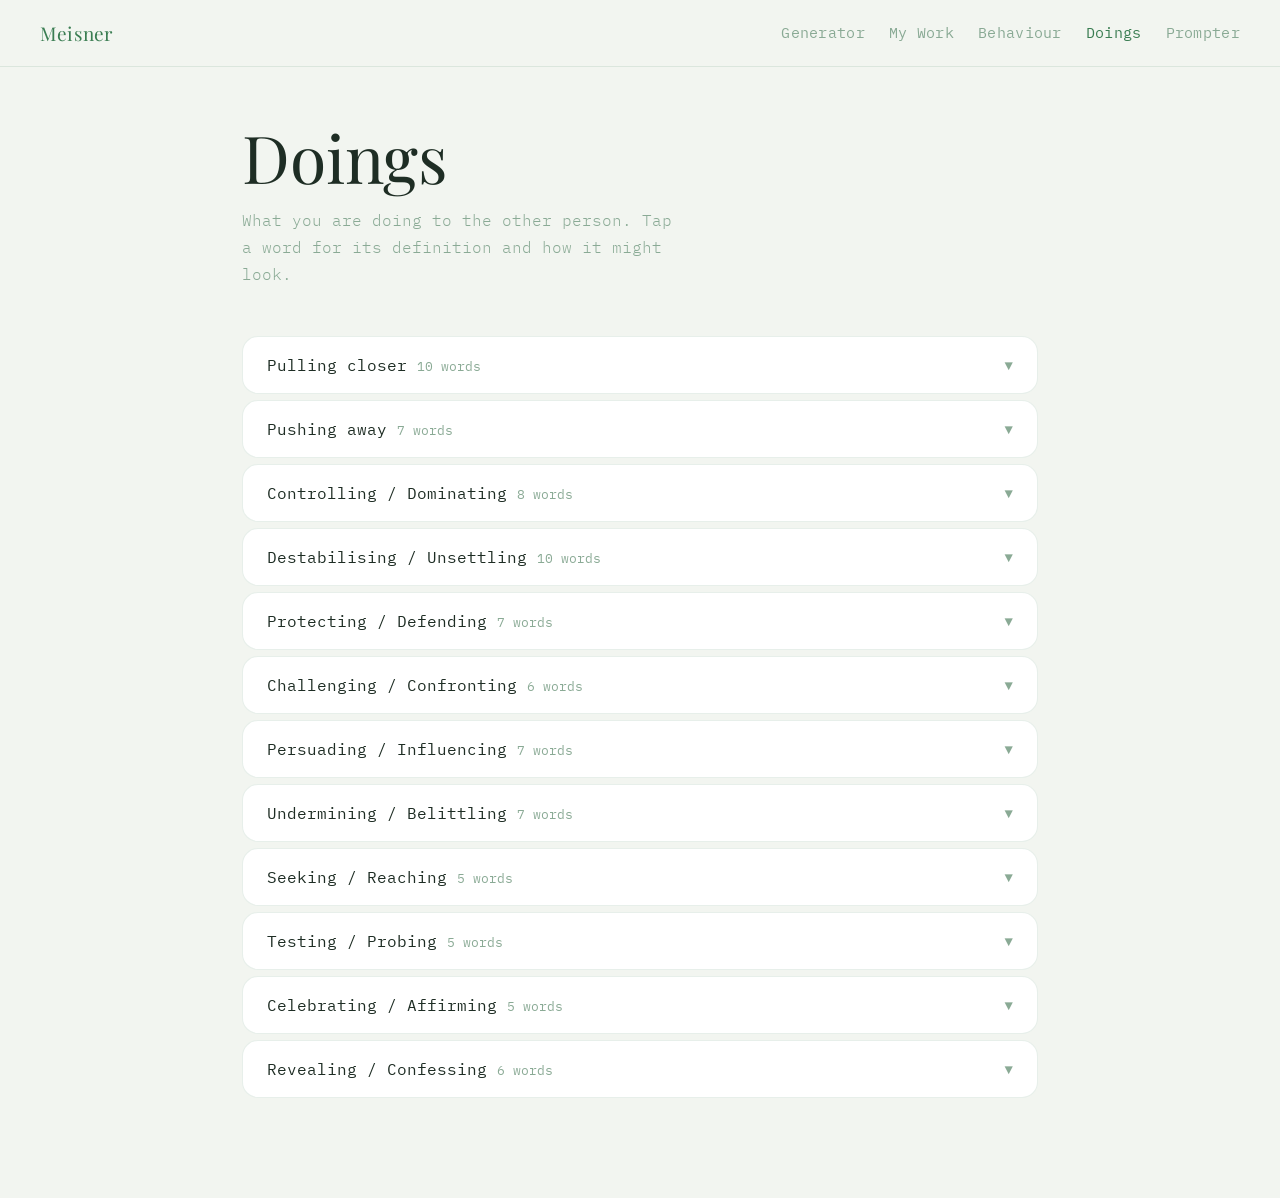
==== doings.html @ a9f5c1dd "first upload" ====
<!DOCTYPE html>
<html lang="en">
<head>
  <meta charset="UTF-8">
  <meta name="viewport" content="width=device-width, initial-scale=1.0">
  <link rel="icon" type="image/jpg" href="4cd2179fd20a68ca62ccba2744e855c8 2.JPG">
  <title>Doings - Meisner</title>
  <link rel="preconnect" href="https://fonts.googleapis.com">
  <link href="https://fonts.googleapis.com/css2?family=Playfair+Display:ital,wght@0,400;0,500;1,400;1,500&family=IBM+Plex+Mono:wght@300;400;500&display=swap" rel="stylesheet">
  <link rel="stylesheet" href="style.css">
</head>
<body>
<nav>
  <span class="nav-title">Meisner</span>
  <div class="nav-links">
    <a href="index.html">Generator</a>
    <a href="log.html">My Work</a>
    <a href="words.html">Behaviour</a>
    <a href="doings.html" class="active">Doings</a>
    <a href="prompt.html">Prompter</a>
  </div>
</nav>

<main>
  <header class="page-header">
    <h1>Doings</h1>
    <p class="subtitle">What you are doing to the other person. Tap a word for its definition and how it might look.</p>
  </header>
  <div class="category-list" id="category-list"></div>
</main>

<script>
const CATEGORIES = [
  { name: "Pulling closer", words: [
    { w: "attract", pos: "v.", def: "To cause to come to a place or participate in something; to draw by appealing to emotion or interest.", behaviours: ["Making yourself interesting or worth looking at","Holding their gaze a beat longer than usual","Smiling in a way that invites rather than performs","Moving into their eyeline deliberately"] },
    { w: "charm", pos: "v.", def: "To delight greatly; to attract or influence as if by a magic spell; to gain or influence by pleasing means.", behaviours: ["Laughing easily and inviting them to join","Finding and affirming something specific about them","Being easy and pleasurable to be around","Making them feel like the most interesting person in the room"] },
    { w: "coax", pos: "v.", def: "To persuade someone gradually or gently to do something; to influence by gentle urging or flattery.", behaviours: ["Moving slowly toward what you want from them","Keeping your voice low and unthreatening","Waiting out their resistance instead of fighting it","Offering small reassurances as you lead them"] },
    { w: "comfort", pos: "v.", def: "To ease the grief or distress of; to make someone feel less unhappy; to console or soothe.", behaviours: ["Moving closer physically","Adjusting your tone to something quieter and steadier","Staying with them without trying to fix anything","Mirroring their pace rather than rushing them"] },
    { w: "entice", pos: "v.", def: "To attract by arousing hope or desire; to lure by offering pleasure or advantage.", behaviours: ["Hinting at something they want without fully revealing it","Making what you're offering seem desirable","Keeping just enough back to keep them interested","Using pleasure or possibility as a pull"] },
    { w: "invite", pos: "v.", def: "To request the presence or participation of; to offer an opening or opportunity; to make welcome.", behaviours: ["Creating openings in the conversation for them","Making your body language accessible rather than closed","Gesturing toward what you're offering","Welcoming their presence or response"] },
    { w: "reassure", pos: "v.", def: "To say or do something to remove the doubts or fears of; to restore confidence to.", behaviours: ["Holding eye contact steadily","Speaking slowly and clearly","Not reacting to their distress with your own","Staying in the scene when they expect you to leave"] },
    { w: "soothe", pos: "v.", def: "To gently calm a person or their feelings; to relieve pain or distress; to reduce agitation.", behaviours: ["Slowing your own breath and pace","Keeping your voice soft and even","Not adding any pressure or urgency","Staying close but not demanding anything"] },
    { w: "welcome", pos: "v.", def: "To greet with pleasure; to receive or accept with gladness; to make feel wanted.", behaviours: ["Opening up your body language toward them","Showing genuine pleasure at their presence","Creating ease rather than formality","Making them feel they belong in the space with you"] },
    { w: "woo", pos: "v.", def: "To seek the affection or favour of; to court; to try to gain the love or approval of someone.", behaviours: ["Paying close attention to what pleases them","Offering yourself in ways they'll value","Making them feel pursued without being pressured","Bringing effort and care to every interaction"] }
  ]},
  { name: "Pushing away", words: [
    { w: "brush off", pos: "v.", def: "To rebuff or dismiss curtly; to treat as unimportant or unworthy of attention.", behaviours: ["Responding with monosyllables","Not fully turning to face them","Moving past what they've said without engaging it","Treating their input as minor"] },
    { w: "cold-shoulder", pos: "v.", def: "To deliberately ignore or exclude someone; to give someone the cold shoulder as a sign of displeasure.", behaviours: ["Turning the body away","Not responding to bids for attention","Maintaining eye contact with anything except them","Treating them as if they're not there"] },
    { w: "dismiss", pos: "v.", def: "To treat as unworthy of serious consideration; to send away or refuse to listen to.", behaviours: ["Deflecting what they say with a short response","Moving on quickly","Treating their concern as minor","Offering no real acknowledgement of what they've brought"] },
    { w: "freeze out", pos: "v.", def: "To exclude from participation or consideration by a cold or unfriendly manner; to make unwelcome.", behaviours: ["Becoming monosyllabic or entirely silent","Not initiating any contact","Responding to their attempts flatly","Making it clear without saying so that they are not welcome"] },
    { w: "reject", pos: "v.", def: "To refuse to accept, submit to, believe, or make use of; to rebuff a person making an advance.", behaviours: ["Directly saying no to what they're offering","Pulling back from physical proximity","Making clear that what they've brought is not accepted","Leaving the space they were trying to share"] },
    { w: "shut out", pos: "v.", def: "To keep out or exclude; to prevent from entering or participating; to bar access.", behaviours: ["Becoming impenetrable to their attempts","Refusing to let what they're saying land","Turning away every bid","Keeping something hidden that they want to reach"] },
    { w: "withhold", pos: "v.", def: "To refrain from giving, granting, or allowing; to hold back something that is desired or expected.", behaviours: ["Pausing before giving information or response","Giving partial answers","Staying quiet when they expect you to speak","Making them work for what you could easily give"] }
  ]},
  { name: "Controlling / Dominating", words: [
    { w: "command", pos: "v.", def: "To direct authoritatively; to have at one's disposal; to exercise a dominating influence over.", behaviours: ["Speaking in declarative statements rather than requests","Not waiting for agreement before moving forward","Taking up space physically","Making decisions that include them without asking"] },
    { w: "corner", pos: "v.", def: "To force into a position from which escape is difficult; to drive into a situation offering no escape.", behaviours: ["Closing physical or conversational exits","Pressing a subject they keep trying to leave","Not letting them redirect or deflect","Making the pressure consistent until they stop"] },
    { w: "dominate", pos: "v.", def: "To exert the supreme determining or guiding influence over; to overlook from a superior position; to prevail.", behaviours: ["Speaking first and last","Taking up physical space deliberately","Interrupting or overriding","Making your presence the largest thing in the room"] },
    { w: "impose", pos: "v.", def: "To establish or apply as compulsory; to force someone to accept or deal with something.", behaviours: ["Not waiting to be welcomed before entering a conversation or space","Asserting your preferences over theirs","Making your needs the organising principle of the scene","Treating your perspective as correct by default"] },
    { w: "intimidate", pos: "v.", def: "To make timid or fearful; to compel or deter by or as if by threats; to fill with fear.", behaviours: ["Moving toward them when the conversation resists you","Lowering your voice to something quiet but serious","Holding the pause past comfort","Making them aware of what you could do"] },
    { w: "manipulate", pos: "v.", def: "To control or influence cleverly or unscrupulously; to manage or use skilfully, often in an unfair way.", behaviours: ["Framing things to make your preferred outcome seem inevitable","Using their fears or hopes against them","Appearing to give them a choice while guiding only one direction","Rewarding compliance and withdrawing from resistance"] },
    { w: "pressure", pos: "v.", def: "To coerce or persuade by applying moral force; to apply psychological force to someone to act in a certain way.", behaviours: ["Coming back to the same point repeatedly","Not accepting their resistance as final","Increasing the weight of what you're asking as they resist","Making the cost of not complying feel real"] },
    { w: "steer", pos: "v.", def: "To guide or control the movement or course of; to direct the course of action of.", behaviours: ["Asking questions that lead toward your destination","Introducing information that shifts their thinking","Subtly redirecting when they go off course","Keeping them moving without showing the map"] }
  ]},
  { name: "Destabilising / Unsettling", words: [
    { w: "agitate", pos: "v.", def: "To disturb or excite emotionally; to arouse concern or unease; to stir up.", behaviours: ["Bringing up things they'd rather leave alone","Moving unpredictably so they can't settle","Keeping the conversation off-balance","Not letting any moment fully land before introducing the next"] },
    { w: "challenge", pos: "v.", def: "To dispute or call into question; to confront or defy boldly; to invite into competition or contest.", behaviours: ["Meeting their assertions with questions or resistance","Staying steady even when they push back","Not accepting the premise of what they're offering","Making them defend something they thought was settled"] },
    { w: "embarrass", pos: "v.", def: "To cause to feel self-conscious or ill at ease; to disconcert; to put in an awkward situation.", behaviours: ["Naming something they'd kept quiet","Pointing to their discomfort without mercy","Putting them in a position where they can't hide","Making their private thing public"] },
    { w: "expose", pos: "v.", def: "To make known; to reveal the guilt or wrongdoing of; to leave without shelter or protection.", behaviours: ["Naming what they're actually doing beneath what they're pretending","Bringing forward evidence they can't dispute","Making the thing they're hiding visible to others","Stripping back the performance to what's underneath"] },
    { w: "humiliate", pos: "v.", def: "To cause to feel shame and loss of dignity; to lower the pride or self-respect of.", behaviours: ["Pointing to their failure or inadequacy directly","Refusing to let them recover or save face","Making an example of them","Treating their vulnerability as something to use against them"] },
    { w: "mock", pos: "v.", def: "To treat with contempt or ridicule; to imitate in derision; to make fun of.", behaviours: ["Repeating what they've said in a way that makes it absurd","Using tone to undermine the sincerity of what they've offered","Laughing at rather than with","Making their earnestness feel foolish"] },
    { w: "needle", pos: "v.", def: "To provoke or tease by persistent irritation; to goad repeatedly with petty criticisms.", behaviours: ["Returning to the same sore spot with lightness","Making comments that are technically fine but land badly","Watching for the reaction and doing it again","Keeping it just below the level of obvious attack"] },
    { w: "provoke", pos: "v.", def: "To incite to anger or resentment; to stir up deliberately; to call forth a reaction.", behaviours: ["Saying something that you know will get a rise","Pushing into territory they're protective of","Escalating until they break composure","Staying calm yourself while they heat up"] },
    { w: "shame", pos: "v.", def: "To cause to feel shame; to bring disgrace upon; to cause to feel dishonour or humiliation.", behaviours: ["Naming what they did in clear moral terms","Refusing to let them minimise it","Holding them in the discomfort of having been seen doing wrong","Invoking what others would think"] },
    { w: "unsettle", pos: "v.", def: "To disturb the composure or peace of mind of; to make uneasy; to displace from a settled condition.", behaviours: ["Raising questions about things they thought were resolved","Behaving unexpectedly","Introducing information that doesn't fit what they thought was true","Making them uncertain about the ground they're standing on"] }
  ]},
  { name: "Protecting / Defending", words: [
    { w: "defend", pos: "v.", def: "To protect from harm or danger; to maintain against opposition; to speak or act in support of.", behaviours: ["Putting yourself between them and threat","Speaking on their behalf","Absorbing impact so they don't have to","Making clear that you will not let what's threatening them through"] },
    { w: "guard", pos: "v.", def: "To protect from harm; to watch over so as to prevent escape, violence, or indiscretion; to be watchful.", behaviours: ["Scanning the situation on their behalf","Positioning yourself as a barrier","Staying present even when they don't seem to need it","Intercepting before harm reaches them"] },
    { w: "nurture", pos: "v.", def: "To care for and encourage the growth or development of; to cherish and promote development.", behaviours: ["Anticipating what they need before they ask","Creating conditions for them to feel safe","Responding to small signals of need","Investing in their long-term flourishing, not just the immediate"] },
    { w: "protect", pos: "v.", def: "To cover or shield from exposure, injury, damage, or destruction; to guard from attack.", behaviours: ["Stepping in when something threatens","Managing what they're exposed to","Absorbing risk on their behalf","Making yourself a barrier between them and what could hurt them"] },
    { w: "shield", pos: "v.", def: "To protect with or as if with a shield; to protect from danger or criticism; to serve as a screen.", behaviours: ["Standing in front of something they can't see coming","Filtering information that could wound them","Taking the blow yourself","Keeping your body or words between them and threat"] },
    { w: "steady", pos: "v.", def: "To make or keep firm or stable; to calm or stabilise; to support in position.", behaviours: ["Moving slowly and calmly around them","Speaking with even, unhurried rhythm","Not reacting to their chaos with your own","Remaining constant when things shift"] },
    { w: "support", pos: "v.", def: "To keep from falling, sinking, or slipping; to maintain by providing what is needed; to endure bravely.", behaviours: ["Staying present without taking over","Offering your steadiness when they're wobbling","Providing what they need to keep going","Not leaving even when it's difficult"] }
  ]},
  { name: "Challenging / Confronting", words: [
    { w: "accuse", pos: "v.", def: "To charge with a fault or offence; to find fault with; to hold responsible.", behaviours: ["Stating what you believe they did without softening it","Holding them in eye contact","Not accepting denial as a resolution","Making them respond to something specific"] },
    { w: "confront", pos: "v.", def: "To face especially in challenge; to cause to meet; to bring face to face with something that must be dealt with.", behaviours: ["Moving toward the thing, not around it","Not allowing the subject to be changed","Staying in it when they try to exit","Naming what's happening plainly"] },
    { w: "demand", pos: "v.", def: "To ask authoritative or with urgency; to require as necessary; to call for something urgently and firmly.", behaviours: ["Stating what you need with no negotiation built in","Not moving until you get a response","Making the cost of not answering clear","Treating their compliance as non-optional"] },
    { w: "grill", pos: "v.", def: "To question intensely; to subject to a severe or prolonged examination or interrogation.", behaviours: ["Asking follow-up questions to every answer","Pointing to inconsistencies","Not accepting vague responses","Keeping the heat on through sustained attention"] },
    { w: "press", pos: "v.", def: "To exert pressure on; to urge someone insistently; to pursue with earnest effort or insistence.", behaviours: ["Returning to the point when they deflect","Increasing the urgency over time","Not accepting the first answer as sufficient","Making it clear that you're not done"] },
    { w: "probe", pos: "v.", def: "To search into and explore with a probe; to investigate thoroughly; to examine with searching questions.", behaviours: ["Asking questions from different angles","Watching reactions as much as words","Moving slowly into sensitive territory","Following threads the other person seems reluctant to pull"] }
  ]},
  { name: "Persuading / Influencing", words: [
    { w: "appeal", pos: "v.", def: "To make an earnest request; to arouse a sympathetic response; to call on another for support.", behaviours: ["Invoking what they care about as a reason","Making your need visible and specific","Connecting your request to something they believe in","Asking from genuine need rather than demand"] },
    { w: "cajole", pos: "v.", def: "To persuade by flattery or wheedling; to coax; to deceive with soothing words.", behaviours: ["Being charming and light rather than serious","Complimenting them into cooperation","Making the thing seem fun or easy","Keeping pressure but keeping it enjoyable"] },
    { w: "convince", pos: "v.", def: "To bring by argument to belief or a course of action; to persuade by argument or evidence.", behaviours: ["Making your case clearly and specifically","Addressing their objections","Providing evidence or logic","Staying patient enough to let the argument land"] },
    { w: "encourage", pos: "v.", def: "To inspire with courage, spirit, or hope; to spur on; to give help or patronage to.", behaviours: ["Naming what's possible for them","Expressing belief in their ability","Staying present and warm as they attempt something difficult","Responding to their progress positively"] },
    { w: "inspire", pos: "v.", def: "To influence, move, or guide; to exert an animating, enlivening, or exalting influence on.", behaviours: ["Speaking from genuine belief","Making what you're describing feel real and achievable","Letting your own feeling show so it becomes contagious","Connecting the immediate to something bigger"] },
    { w: "nudge", pos: "v.", def: "To push gently; to prod or poke so as to seek attention; to encourage forward movement by small pressure.", behaviours: ["Mentioning the thing lightly and leaving space","Making the option available without requiring them to take it","Small movements in the preferred direction","Making them feel the idea was almost their own"] },
    { w: "urge", pos: "v.", def: "To advocate or demand with earnestness; to try to persuade; to push forward by compelling force.", behaviours: ["Coming forward with energy toward what you want","Making the stakes of not doing it visible","Repeating the request with increasing feeling","Letting your need or belief show"] }
  ]},
  { name: "Undermining / Belittling", words: [
    { w: "belittle", pos: "v.", def: "To speak slightingly of; to cause to seem less impressive or important; to treat as little or unimportant.", behaviours: ["Treating their contribution as trivial","Comparing them unfavourably to others","Responding with brief, dismissive energy","Not giving them the dignity of a full response"] },
    { w: "condescend", pos: "v.", def: "To behave in a way that shows one feels superior; to assume an air of superiority; to stoop to lesser standards.", behaviours: ["Over-explaining things they clearly know","Responding with a patience that implies they're slow","Using tone that treats them as a lesser","Assuming they need guidance they didn't ask for"] },
    { w: "criticise", pos: "v.", def: "To judge the merits and faults of; to point out or discuss the faults of; to find fault with.", behaviours: ["Identifying the specific failure directly","Not mitigating it with compliment","Pointing to the gap between what was done and what should have been done","Making it clear you're not satisfied"] },
    { w: "diminish", pos: "v.", def: "To make or cause to seem less; to reduce in scope, power, or value; to belittle.", behaviours: ["Treating their big thing as a small thing","Responding briefly when they've brought something large","Not matching their emotional register","Making what mattered to them not matter"] },
    { w: "invalidate", pos: "v.", def: "To render of no effect; to make void; to make someone feel that their thoughts or feelings are worthless.", behaviours: ["Disputing the factual basis of their feeling","Pointing to why they shouldn't feel what they feel","Not acknowledging their experience as real","Replacing their account of events with your own"] },
    { w: "patronise", pos: "v.", def: "To treat in a condescending manner; to adopt an air of condescension toward; to treat as inferior.", behaviours: ["Being overly patient in a way that implies they can't handle normal","Praising things that don't merit praise","Explaining things they clearly already understand","Treating them as less capable, with apparent kindness"] },
    { w: "undermine", pos: "v.", def: "To subvert or weaken insidiously or secretly; to erode the base or foundation of; to make less effective.", behaviours: ["Raising doubts about their ability or judgement","Questioning their decisions in front of others","Introducing small inconsistencies into their account of themselves","Withdrawing support at the moment they need it"] }
  ]},
  { name: "Seeking / Reaching", words: [
    { w: "beg", pos: "v.", def: "To ask for as a charity; to entreat or supplicate; to ask earnestly or humbly.", behaviours: ["Reducing yourself physically or verbally","Repeating the request with increasing desperation","Making the extent of your need visible","Staying in the ask past when it's comfortable"] },
    { w: "cling", pos: "v.", def: "To hold on tightly; to remain close; to resist separation or parting; to adhere as if glued.", behaviours: ["Moving toward them when they move away","Keeping contact when they're trying to exit","Refusing to acknowledge that they might not want you here","Making their presence feel essential"] },
    { w: "implore", pos: "v.", def: "To call upon in supplication; to beg urgently or piteously for; to beseech.", behaviours: ["Speaking with genuine feeling and need","Making eye contact that asks for connection","Not letting them off the hook with a partial response","Making your need impossible to look away from"] },
    { w: "plead", pos: "v.", def: "To appeal earnestly; to argue in favour of a claim; to entreat or appeal in an emotional manner.", behaviours: ["Lowering your guard entirely","Letting the need show without filter","Coming back to it even when they resist","Making your case from the heart, not the head"] },
    { w: "reach for", pos: "v.", def: "To stretch out in order to touch or grasp; to extend toward; to make an attempt at contact or connection.", behaviours: ["Moving toward them physically or conversationally","Making a bid for connection even when the response is uncertain","Extending something — warmth, information, presence — without knowing if they'll take it","Bridging the gap between you, at some risk"] }
  ]},
  { name: "Testing / Probing", words: [
    { w: "bait", pos: "v.", def: "To lure or entice; to set a trap for; to harass or torment in order to provoke a reaction.", behaviours: ["Saying something provocative and waiting to see what it catches","Making a statement that invites them to expose themselves","Watching carefully for their response rather than their words","Introducing something designed to get a rise"] },
    { w: "dare", pos: "v.", def: "To challenge to do something difficult or dangerous; to defy; to confront boldly.", behaviours: ["Making the challenge clear and the stakes personal","Watching to see if they'll take it","Implying doubt about their willingness or ability","Making refusal cost them something"] },
    { w: "fish for", pos: "v.", def: "To seek to obtain by indirect means; to try to get a desired response through roundabout questioning.", behaviours: ["Steering conversation toward the thing you want them to say","Leaving silences that invite the response","Half-saying things and waiting for them to complete","Hinting until they pick it up"] },
    { w: "probe", pos: "v.", def: "To examine thoroughly; to investigate with searching questions; to search into with a view to discovery.", behaviours: ["Asking questions from multiple angles toward the same truth","Watching their responses for the thing they're not saying","Moving slowly into territory they seem to be guarding","Following small signals deeper"] },
    { w: "test", pos: "v.", def: "To put to proof; to try out; to subject to conditions that reveal the nature or quality of.", behaviours: ["Creating conditions that will reveal them","Observing their response more than engaging with it","Not giving them everything they need to see what they do with the gap","Waiting to see what they choose"] }
  ]},
  { name: "Celebrating / Affirming", words: [
    { w: "affirm", pos: "v.", def: "To validate or confirm; to assert positively; to make firm or strengthen; to express agreement or support.", behaviours: ["Naming specifically what is good or right about them","Receiving what they offer with full attention","Reflecting back to them what you see","Making them feel that what they've brought is enough"] },
    { w: "celebrate", pos: "v.", def: "To do something special or enjoyable to mark an occasion; to honour or praise publicly; to rejoice over.", behaviours: ["Responding with genuine, uncontained pleasure","Making them feel the size of what they've done","Bringing energy and warmth to the recognition","Letting the moment be marked rather than moving on quickly"] },
    { w: "champion", pos: "v.", def: "To act as a champion of; to support or defend as a champion; to fight for or advocate on behalf of.", behaviours: ["Putting your name behind theirs","Standing up for them in their presence or absence","Making their case to others","Taking on the work of promoting them without being asked"] },
    { w: "praise", pos: "v.", def: "To express a favourable judgement of; to glorify by the attribution of perfections; to commend.", behaviours: ["Naming the thing specifically rather than vaguely","Letting the praise land before moving on","Not immediately following it with a qualifier","Making them feel genuinely seen for what they've done"] },
    { w: "validate", pos: "v.", def: "To recognise or affirm the worth or legitimacy of; to corroborate or confirm; to make valid.", behaviours: ["Acknowledging their experience without correcting it","Not trying to fix or redirect the feeling","Confirming the reality of what they've described","Making them feel that their internal experience makes sense"] }
  ]},
  { name: "Revealing / Confessing", words: [
    { w: "admit", pos: "v.", def: "To concede as true or valid; to allow entry; to make acknowledgment of something previously denied or concealed.", behaviours: ["Moving toward the thing you've been holding back","Saying it plainly, without excess qualification","Staying present as they receive it","Not retreating once it's out"] },
    { w: "confess", pos: "v.", def: "To acknowledge or disclose; to acknowledge one's fault or the truth; to admit or own up to.", behaviours: ["Initiating disclosure of something significant","Carrying the cost of saying it","Not waiting to be asked","Making yourself accountable for what you're revealing"] },
    { w: "confide", pos: "v.", def: "To entrust to the confidence of another; to tell in confidence; to share private matters with trust.", behaviours: ["Moving closer before you speak","Reducing volume and increasing intimacy","Signalling that this is between you","Giving them something that makes you vulnerable to them"] },
    { w: "open up", pos: "v.", def: "To become communicative or frank; to speak freely about one's thoughts or feelings; to become less guarded.", behaviours: ["Letting the guard down gradually","Saying the thing that's harder to say","Staying when the exposure makes you want to retreat","Allowing them to see past the surface"] },
    { w: "reveal", pos: "v.", def: "To make known through divine inspiration; to make something concealed apparent; to disclose or divulge.", behaviours: ["Presenting the thing directly rather than building to it","Not softening what's about to land","Watching their face as they receive it","Accepting that once it's out, it's out"] },
    { w: "share", pos: "v.", def: "To partake of, use, experience, or enjoy with others; to give or communicate as a portion; to make use of jointly.", behaviours: ["Speaking of your own experience rather than theirs","Offering something real without demand for reciprocation","Making yourself available to them","Contributing honestly to the space between you"] }
  ]}
];

const list = document.getElementById("category-list");

CATEGORIES.forEach(cat => {
  const item = document.createElement("div");
  item.className = "category-item";

  const toggle = document.createElement("button");
  toggle.className = "category-toggle";
  toggle.innerHTML = `<span><span class="category-name">${cat.name}</span><span class="category-count">${cat.words.length} words</span></span><span class="category-chevron">&#9660;</span>`;
  toggle.addEventListener("click", () => item.classList.toggle("open"));

  const body = document.createElement("div");
  body.className = "category-body";

  const chipsDiv = document.createElement("div");
  chipsDiv.className = "word-chips";

  const detailDiv = document.createElement("div");
  detailDiv.className = "word-detail";
  detailDiv.style.display = "none";
  let currentWord = "";

  cat.words.forEach(entry => {
    const chip = document.createElement("span");
    chip.className = "chip";
    chip.textContent = entry.w;
    chip.addEventListener("click", () => {
      if (currentWord === entry.w && detailDiv.style.display !== "none") {
        detailDiv.style.display = "none";
        currentWord = "";
        chip.classList.remove("chip-active");
        return;
      }
      chipsDiv.querySelectorAll(".chip").forEach(c => c.classList.remove("chip-active"));
      chip.classList.add("chip-active");
      currentWord = entry.w;
      detailDiv.style.display = "block";
      const behHTML = entry.behaviours.map(b => `<li>${b}</li>`).join("");
      detailDiv.innerHTML = `
        <div class="word-detail-title">${entry.w} <span style="font-family:var(--font-mono);font-size:13px;font-weight:300;color:var(--text-dim);font-style:italic;">${entry.pos}</span></div>
        <p class="word-detail-def">${entry.def}</p>
        <div class="word-detail-behaviours">
          <span class="word-detail-beh-label">How it might look</span>
          <ul class="behaviour-list">${behHTML}</ul>
        </div>`;
    });
    chipsDiv.appendChild(chip);
  });

  body.appendChild(chipsDiv);
  body.appendChild(detailDiv);
  item.appendChild(toggle);
  item.appendChild(body);
  list.appendChild(item);
});
</script>
</body>
</html>
---- style.css ----
*, *::before, *::after {
  box-sizing: border-box;
  margin: 0;
  padding: 0;
}

:root {
  --bg:           #f2f5f0;
  --bg-surface:   #eaefe7;
  --bg-card:      #ffffff;
  --bg-card-hover:#f7faf6;
  --bg-wild:      #eef5f7;

  --green:        #3a7d52;
  --green-light:  #e6f0ea;
  --green-dim:    #6aaa85;
  --green-glow:   rgba(58,125,82,0.09);

  --blue:         #2e7d8f;
  --blue-light:   #e4f2f5;
  --blue-dim:     #5da3b3;
  --blue-glow:    rgba(46,125,143,0.09);

  --text:         #1e2d24;
  --text-muted:   #4a6655;
  --text-dim:     #8aaa95;

  --border:       rgba(58,125,82,0.12);
  --border-hover: rgba(58,125,82,0.25);
  --border-blue:  rgba(46,125,143,0.22);

  --font-display: "Playfair Display", serif;
  --font-mono:    "IBM Plex Mono", monospace;
  --radius:       10px;
  --radius-lg:    16px;
}

body {
  background: var(--bg);
  color: var(--text);
  font-family: var(--font-mono);
  font-size: 16px;
  font-weight: 300;
  line-height: 1.6;
  min-height: 100vh;
}

nav {
  display: flex;
  align-items: center;
  justify-content: space-between;
  padding: 18px 40px;
  border-bottom: 1px solid var(--border);
  position: sticky;
  top: 0;
  background: rgba(242,245,240,0.95);
  backdrop-filter: blur(12px);
  z-index: 10;
  flex-wrap: wrap;
  gap: 10px;
}

.nav-title {
  font-family: var(--font-display);
  font-size: 19px;
  color: var(--green);
  letter-spacing: 0.01em;
}

.nav-links { display: flex; gap: 24px; flex-wrap: wrap; }

nav a {
  color: var(--text-dim);
  text-decoration: none;
  font-size: 15px;
  font-weight: 400;
  letter-spacing: 0.02em;
  transition: color 0.2s;
}

nav a:hover { color: var(--text-muted); }
nav a.active { color: var(--green); }

main {
  max-width: 860px;
  margin: 0 auto;
  padding: 56px 32px 100px;
}

.page-header { margin-bottom: 48px; }

.page-header h1 {
  font-family: var(--font-display);
  font-size: clamp(44px, 6.5vw, 66px);
  font-weight: 400;
  line-height: 1.05;
  color: var(--text);
  margin-bottom: 14px;
}

.page-header h1 em { color: var(--green); font-style: italic; }

.subtitle {
  font-size: 16px;
  color: var(--text-dim);
  max-width: 440px;
  line-height: 1.7;
}

.controls-bar {
  display: flex;
  gap: 12px;
  align-items: flex-end;
  flex-wrap: wrap;
  margin-bottom: 32px;
}

.btn-generate {
  background: var(--green);
  color: #fff;
  border: none;
  font-family: var(--font-mono);
  font-size: 15px;
  font-weight: 500;
  padding: 10px 24px;
  border-radius: var(--radius);
  cursor: pointer;
  letter-spacing: 0.02em;
  transition: opacity 0.2s, transform 0.1s;
  white-space: nowrap;
}

.btn-generate:hover { opacity: 0.85; }
.btn-generate:active { transform: scale(0.97); }

.btn-secondary {
  background: transparent;
  border: 1px solid var(--green-dim);
  color: var(--green);
  font-family: var(--font-mono);
  font-size: 15px;
  font-weight: 400;
  padding: 10px 20px;
  border-radius: var(--radius);
  cursor: pointer;
  transition: background 0.2s;
  white-space: nowrap;
}

.btn-secondary:hover { background: var(--green-glow); }

.btn-cancel {
  background: transparent;
  border: 1px solid var(--border-hover);
  color: var(--text-dim);
  font-family: var(--font-mono);
  font-size: 15px;
  font-weight: 300;
  padding: 10px 18px;
  border-radius: var(--radius);
  cursor: pointer;
}

.btn-cancel:hover { border-color: var(--green-dim); }

.sections-grid {
  display: grid;
  grid-template-columns: repeat(auto-fit, minmax(200px, 1fr));
  gap: 14px;
  margin-bottom: 24px;
}

.section-card {
  background: var(--bg-card);
  border: 1px solid var(--border);
  border-radius: var(--radius-lg);
  padding: 22px;
}

.section-label {
  font-size: 11px;
  letter-spacing: 0.1em;
  text-transform: uppercase;
  color: var(--text-dim);
  font-weight: 400;
  margin-bottom: 16px;
}

.item-list { display: flex; flex-direction: column; gap: 4px; }

.item {
  font-size: 15px;
  color: var(--text-muted);
  padding: 8px 12px;
  border-radius: 7px;
  cursor: pointer;
  border: 1px solid transparent;
  transition: background 0.15s, color 0.15s, border-color 0.15s;
  line-height: 1.45;
}

.item:hover { background: var(--bg-card-hover); color: var(--text); }
.item.active { background: var(--green-glow); border-color: var(--green-dim); color: var(--green); }

.save-selection-bar {
  display: flex;
  align-items: center;
  justify-content: space-between;
  flex-wrap: wrap;
  gap: 12px;
  margin-bottom: 36px;
}

.save-selection-hint { font-size: 14px; color: var(--text-dim); }

/* SUGGEST ACTIVITY */
.suggest-block {
  background: var(--bg-card);
  border: 1px solid var(--border);
  border-radius: var(--radius-lg);
  padding: 22px 26px;
  margin-bottom: 36px;
}

.suggest-label {
  font-size: 11px;
  letter-spacing: 0.1em;
  text-transform: uppercase;
  color: var(--text-dim);
  margin-bottom: 12px;
  display: block;
}

.suggest-row {
  display: flex;
  gap: 10px;
  align-items: center;
  flex-wrap: wrap;
}

.suggest-row input {
  flex: 1;
  min-width: 200px;
  background: var(--bg-surface);
  border: 1px solid var(--border);
  color: var(--text);
  font-family: var(--font-mono);
  font-size: 15px;
  font-weight: 300;
  padding: 9px 14px;
  border-radius: var(--radius);
  transition: border-color 0.2s;
}

.suggest-row input:focus { outline: none; border-color: var(--green-dim); }
.suggest-row input::placeholder { color: var(--text-dim); }

.custom-activities-list {
  display: flex;
  flex-wrap: wrap;
  gap: 7px;
  margin-top: 14px;
}

.custom-chip {
  font-size: 13px;
  color: var(--text-muted);
  background: var(--green-light);
  border: 1px solid var(--border);
  border-radius: 100px;
  padding: 4px 12px 4px 14px;
  display: flex;
  align-items: center;
  gap: 8px;
  font-family: var(--font-mono);
}

.custom-chip-remove {
  background: none;
  border: none;
  color: var(--text-dim);
  cursor: pointer;
  font-size: 16px;
  line-height: 1;
  padding: 0;
}

.custom-chip-remove:hover { color: var(--text); }

/* COLLECTIONS */
.collections-section { margin-top: 8px; }

.collections-header { display: flex; align-items: center; margin-bottom: 16px; }

.collections-title {
  font-family: var(--font-display);
  font-size: 22px;
  font-weight: 400;
  color: var(--text);
}

.collection-card {
  background: var(--bg-card);
  border: 1px solid var(--border);
  border-radius: var(--radius-lg);
  padding: 20px 24px;
  margin-bottom: 10px;
  position: relative;
}

.collection-meta { display: flex; align-items: center; gap: 10px; margin-bottom: 12px; }
.collection-date { font-size: 13px; color: var(--text-dim); }

.collection-delete {
  background: none; border: none; color: var(--text-dim); font-size: 20px;
  cursor: pointer; line-height: 1; padding: 0; position: absolute; top: 16px; right: 20px;
}
.collection-delete:hover { color: var(--text-muted); }

.collection-rows {
  display: grid;
  grid-template-columns: repeat(auto-fit, minmax(160px, 1fr));
  gap: 10px;
}

.coll-cell { display: flex; flex-direction: column; gap: 3px; }
.coll-key { font-size: 10px; letter-spacing: 0.1em; text-transform: uppercase; color: var(--text-dim); }
.coll-val { font-size: 15px; color: var(--text-muted); line-height: 1.4; }

/* LOG */
.log-form {
  background: var(--bg-card);
  border: 1px solid var(--border);
  border-radius: var(--radius-lg);
  padding: 28px 32px;
  margin-bottom: 32px;
}

.form-row { display: flex; flex-direction: column; gap: 7px; margin-bottom: 18px; }

.form-row label {
  font-size: 11px; letter-spacing: 0.1em; text-transform: uppercase;
  color: var(--text-dim); font-weight: 400;
}

input[type="text"], input[type="date"] {
  background: var(--bg-surface);
  border: 1px solid var(--border);
  color: var(--text);
  font-family: var(--font-mono);
  font-size: 15px;
  font-weight: 300;
  padding: 10px 14px;
  border-radius: var(--radius);
  width: 100%;
  transition: border-color 0.2s;
}

input[type="date"] { max-width: 220px; }

input:focus, textarea:focus, select:focus { outline: none; border-color: var(--green-dim); }

textarea {
  background: var(--bg-surface);
  border: 1px solid var(--border);
  color: var(--text);
  font-family: var(--font-mono);
  font-size: 15px;
  font-weight: 300;
  line-height: 1.7;
  padding: 12px 14px;
  border-radius: var(--radius);
  resize: vertical;
  min-height: 120px;
  width: 100%;
  transition: border-color 0.2s;
}

textarea::placeholder, input::placeholder { color: var(--text-dim); }

select {
  background: var(--bg-surface);
  border: 1px solid var(--border);
  color: var(--text);
  font-family: var(--font-mono);
  font-size: 15px;
  font-weight: 300;
  padding: 10px 14px;
  border-radius: var(--radius);
  width: 100%;
  cursor: pointer;
  appearance: none;
  -webkit-appearance: none;
  transition: border-color 0.2s;
}

/* PERSON SELECTOR BAR */
.person-bar {
  display: flex;
  align-items: center;
  gap: 10px;
  flex-wrap: wrap;
  margin-bottom: 28px;
  padding: 16px 20px;
  background: var(--bg-card);
  border: 1px solid var(--border);
  border-radius: var(--radius-lg);
}

.person-bar-label {
  font-size: 11px;
  letter-spacing: 0.1em;
  text-transform: uppercase;
  color: var(--text-dim);
  white-space: nowrap;
}

.person-tab {
  font-family: var(--font-mono);
  font-size: 14px;
  font-weight: 400;
  padding: 6px 16px;
  border-radius: 100px;
  border: 1px solid var(--border);
  background: transparent;
  color: var(--text-muted);
  cursor: pointer;
  transition: background 0.15s, color 0.15s, border-color 0.15s;
}

.person-tab:hover { background: var(--bg-card-hover); color: var(--text); }
.person-tab.active { background: var(--green-glow); border-color: var(--green-dim); color: var(--green); font-weight: 500; }

.btn-add-person {
  font-family: var(--font-mono);
  font-size: 13px;
  color: var(--text-dim);
  background: transparent;
  border: 1px dashed var(--border-hover);
  padding: 6px 14px;
  border-radius: 100px;
  cursor: pointer;
  transition: color 0.2s, border-color 0.2s;
}

.btn-add-person:hover { color: var(--green); border-color: var(--green-dim); }

/* PERSON ENTRIES */
.person-section { margin-bottom: 48px; }

.person-section-header {
  display: flex;
  align-items: center;
  justify-content: space-between;
  cursor: pointer;
  padding: 14px 0;
  border-bottom: 1px solid var(--border);
  margin-bottom: 16px;
}

.person-section-name {
  font-family: var(--font-display);
  font-size: 20px;
  font-weight: 400;
  color: var(--text);
}

.person-section-chevron {
  font-size: 14px;
  color: var(--text-dim);
  transition: transform 0.2s;
}

.person-section.collapsed .person-section-chevron { transform: rotate(-90deg); }
.person-section.collapsed .person-entries { display: none; }
.person-section.collapsed .rep-section { display: none; }

/* ENTRIES */
.entry-card {
  background: var(--bg-card);
  border: 1px solid var(--border);
  border-radius: var(--radius-lg);
  padding: 22px 26px;
  margin-bottom: 10px;
  position: relative;
}

.entry-meta { display: flex; align-items: center; gap: 10px; margin-bottom: 10px; flex-wrap: wrap; }
.entry-date { font-size: 14px; color: var(--text-dim); }

.entry-updated-tag {
  font-size: 11px; letter-spacing: 0.06em; text-transform: uppercase;
  background: var(--blue-light); color: var(--blue-dim); padding: 2px 9px; border-radius: 4px;
}

.entry-actions { display: flex; gap: 8px; margin-left: auto; align-items: center; }

.btn-edit {
  font-family: var(--font-mono); font-size: 13px; color: var(--text-dim);
  background: transparent; border: 1px solid var(--border); padding: 4px 12px;
  border-radius: 5px; cursor: pointer; transition: border-color 0.2s, color 0.2s;
}

.btn-edit:hover { border-color: var(--green-dim); color: var(--green); }

.entry-delete {
  background: none; border: none; color: var(--text-dim); font-size: 20px;
  cursor: pointer; line-height: 1; padding: 0; position: absolute; top: 16px; right: 18px;
}
.entry-delete:hover { color: var(--text-muted); }

.entry-title {
  font-family: var(--font-display); font-size: 18px; font-weight: 400;
  color: var(--text); margin-bottom: 8px; line-height: 1.3;
}

.entry-notes { font-size: 15px; color: var(--text-muted); line-height: 1.75; margin-bottom: 12px; }

.entry-comment { border-top: 1px solid var(--border); padding-top: 12px; margin-top: 4px; }

.comment-label {
  display: block; font-size: 11px; letter-spacing: 0.1em; text-transform: uppercase;
  color: var(--blue-dim); margin-bottom: 6px;
}

.comment-text { font-size: 15px; color: var(--text-muted); line-height: 1.7; }

/* REP CLUB */
.rep-section {
  background: var(--bg-card);
  border: 1px solid var(--border);
  border-radius: var(--radius-lg);
  padding: 22px 26px;
  margin-bottom: 16px;
}

.rep-section-title {
  font-size: 11px; letter-spacing: 0.1em; text-transform: uppercase;
  color: var(--text-dim); margin-bottom: 18px; display: block;
}

.rep-month-header {
  display: flex;
  align-items: center;
  justify-content: space-between;
  margin-bottom: 16px;
}

.rep-month-label {
  font-family: var(--font-display);
  font-size: 17px;
  font-weight: 400;
  color: var(--text);
}

.rep-month-nav {
  display: flex;
  gap: 6px;
}

.rep-nav-btn {
  background: transparent;
  border: 1px solid var(--border);
  color: var(--text-dim);
  font-family: var(--font-mono);
  font-size: 14px;
  padding: 4px 10px;
  border-radius: var(--radius);
  cursor: pointer;
  transition: border-color 0.2s, color 0.2s;
}

.rep-nav-btn:hover { border-color: var(--green-dim); color: var(--green); }

.rep-calendar {
  display: flex;
  flex-direction: column;
  gap: 6px;
}

.rep-week {
  display: flex;
  gap: 6px;
  align-items: center;
}

.rep-week-label {
  font-size: 12px;
  color: var(--text-dim);
  min-width: 60px;
}

.rep-day-slots {
  display: flex;
  gap: 6px;
  flex-wrap: wrap;
}

.rep-day {
  display: flex;
  flex-direction: column;
  align-items: center;
  gap: 4px;
}

.rep-day-name {
  font-size: 11px;
  color: var(--text-dim);
  letter-spacing: 0.05em;
}

.rep-tick {
  width: 36px;
  height: 36px;
  border-radius: 8px;
  border: 1px solid var(--border);
  background: var(--bg-surface);
  cursor: pointer;
  display: flex;
  align-items: center;
  justify-content: center;
  font-size: 16px;
  transition: background 0.15s, border-color 0.15s;
  color: transparent;
  user-select: none;
}

.rep-tick:hover { border-color: var(--green-dim); background: var(--green-light); }
.rep-tick.attended { background: var(--green-glow); border-color: var(--green-dim); color: var(--green); }

.rep-duration-row {
  margin-top: 16px;
  display: none;
  align-items: center;
  gap: 10px;
  flex-wrap: wrap;
}

.rep-duration-row.visible { display: flex; }

.rep-duration-label {
  font-size: 13px;
  color: var(--text-dim);
  min-width: 80px;
}

.rep-dur-btn {
  font-family: var(--font-mono);
  font-size: 13px;
  padding: 5px 13px;
  border-radius: 100px;
  border: 1px solid var(--border);
  background: transparent;
  color: var(--text-muted);
  cursor: pointer;
  transition: background 0.15s, border-color 0.15s, color 0.15s;
}

.rep-dur-btn:hover { background: var(--green-light); border-color: var(--green-dim); }
.rep-dur-btn.selected { background: var(--green-glow); border-color: var(--green); color: var(--green); font-weight: 500; }

/* WORDS / DOINGS */
.category-list { display: flex; flex-direction: column; gap: 6px; }

.category-item {
  background: var(--bg-card);
  border: 1px solid var(--border);
  border-radius: var(--radius-lg);
  overflow: hidden;
}

.category-toggle {
  width: 100%; display: flex; align-items: center; justify-content: space-between;
  padding: 18px 24px; background: none; border: none; cursor: pointer;
  font-family: var(--font-mono); text-align: left; transition: background 0.15s;
}

.category-toggle:hover { background: var(--bg-card-hover); }

.category-name { font-size: 16px; color: var(--text); font-weight: 400; }
.category-count { font-size: 13px; color: var(--text-dim); margin-left: 10px; }

.category-chevron {
  font-size: 14px; color: var(--text-dim);
  transition: transform 0.2s; flex-shrink: 0;
}

.category-item.open .category-chevron { transform: rotate(180deg); }

.category-body {
  display: none; padding: 0 24px 22px; border-top: 1px solid var(--border);
}

.category-item.open .category-body { display: block; }

.word-chips { display: flex; flex-wrap: wrap; gap: 8px; padding-top: 18px; }

.chip {
  font-size: 15px; color: var(--text-muted); background: var(--bg-surface);
  border: 1px solid var(--border); border-radius: 100px; padding: 6px 16px;
  font-family: var(--font-mono); font-weight: 300; line-height: 1.5;
  cursor: pointer; transition: background 0.15s, border-color 0.15s, color 0.15s;
  user-select: none;
}

.chip:hover { background: var(--green-light); border-color: var(--green-dim); color: var(--green); }
.chip.chip-active { background: var(--green-glow); border-color: var(--green); color: var(--green); }

.word-detail {
  margin-top: 18px;
  background: var(--bg-surface);
  border-radius: var(--radius-lg);
  padding: 20px 22px;
  border-left: 3px solid var(--green);
}

.word-detail-title {
  font-family: var(--font-display);
  font-size: 20px; font-weight: 400; color: var(--text); margin-bottom: 6px;
}

.word-detail-def { font-size: 15px; color: var(--text-muted); line-height: 1.75; }

.word-detail-behaviours { margin-top: 14px; padding-top: 14px; border-top: 1px solid var(--border); }

.word-detail-beh-label {
  font-size: 11px; letter-spacing: 0.1em; text-transform: uppercase;
  color: var(--text-dim); margin-bottom: 10px; display: block;
}

.behaviour-list { display: flex; flex-direction: column; gap: 6px; padding-left: 0; list-style: none; }

.behaviour-list li {
  font-size: 15px; color: var(--text-muted); line-height: 1.6;
  padding-left: 18px; position: relative;
}

.behaviour-list li::before { content: "–"; position: absolute; left: 0; color: var(--green-dim); }

/* MODAL */
.modal-overlay {
  position: fixed; inset: 0; background: rgba(30,45,36,0.35);
  display: flex; align-items: center; justify-content: center; z-index: 100; padding: 20px;
}

.modal {
  background: var(--bg-card); border: 1px solid var(--border-hover); border-radius: var(--radius-lg);
  padding: 28px 32px; width: 100%; max-width: 540px; max-height: 90vh; overflow-y: auto;
}

.modal-header { display: flex; align-items: center; justify-content: space-between; margin-bottom: 22px; }

.modal-heading { font-family: var(--font-display); font-size: 20px; font-weight: 400; color: var(--text); }

.modal-close {
  background: none; border: none; color: var(--text-dim); font-size: 24px;
  cursor: pointer; line-height: 1; padding: 0;
}

.modal-close:hover { color: var(--text-muted); }
.modal-actions { display: flex; gap: 10px; margin-top: 10px; }

.section-divider { border: none; border-top: 1px solid var(--border); margin: 40px 0 32px; }

.section-heading {
  font-family: var(--font-display); font-size: 22px; font-weight: 400;
  color: var(--text); margin-bottom: 20px;
}

.empty-state { font-size: 15px; color: var(--text-dim); text-align: center; padding: 40px 0; }

.toast {
  position: fixed; bottom: 32px; left: 50%;
  transform: translateX(-50%) translateY(16px);
  background: var(--bg-card); border: 1px solid var(--border-hover);
  color: var(--text-muted); font-family: var(--font-mono); font-size: 15px;
  padding: 11px 26px; border-radius: 100px; opacity: 0; pointer-events: none;
  transition: opacity 0.25s, transform 0.25s; z-index: 200; white-space: nowrap;
}

.toast.show { opacity: 1; transform: translateX(-50%) translateY(0); }

@media (max-width: 600px) {
  nav { padding: 14px 18px; }
  .nav-links { gap: 14px; }
  nav a { font-size: 13px; }
  main { padding: 36px 18px 60px; }
  .sections-grid { grid-template-columns: 1fr; }
  .log-form, .modal { padding: 20px 18px; }
  .collection-rows { grid-template-columns: 1fr 1fr; }
  .rep-week { flex-wrap: wrap; }
}

/* ── PROMPTER ─────────────────────────────────────────── */
.prompter-wrap {
  max-width: 620px;
}

.prompt-step {
  margin-bottom: 40px;
}

.prompt-q {
  font-family: var(--font-display);
  font-size: 22px;
  font-weight: 400;
  color: var(--text);
  line-height: 1.35;
  margin-bottom: 6px;
}

.prompt-hint {
  font-size: 14px;
  color: var(--text-dim);
  margin-bottom: 16px;
  line-height: 1.6;
}

.prompt-answer {
  width: 100%;
  background: var(--bg-card);
  border: 1px solid var(--border);
  color: var(--text);
  font-family: var(--font-mono);
  font-size: 15px;
  font-weight: 300;
  line-height: 1.7;
  padding: 12px 16px;
  border-radius: var(--radius);
  resize: vertical;
  min-height: 80px;
  transition: border-color 0.2s;
}

.prompt-answer:focus { outline: none; border-color: var(--green-dim); }
.prompt-answer::placeholder { color: var(--text-dim); }

.prompt-answer.single {
  min-height: unset;
  height: 48px;
  resize: none;
  overflow: hidden;
}

.prompt-nav {
  display: flex;
  gap: 10px;
  align-items: center;
  margin-top: 16px;
}

.btn-next {
  background: var(--green);
  color: #fff;
  border: none;
  font-family: var(--font-mono);
  font-size: 15px;
  font-weight: 500;
  padding: 10px 24px;
  border-radius: var(--radius);
  cursor: pointer;
  transition: opacity 0.2s, transform 0.1s;
}

.btn-next:hover { opacity: 0.85; }
.btn-next:active { transform: scale(0.97); }

.prompt-step-indicator {
  font-size: 13px;
  color: var(--text-dim);
}

/* progress bar */
.prompt-progress {
  height: 3px;
  background: var(--border);
  border-radius: 100px;
  margin-bottom: 40px;
  overflow: hidden;
}

.prompt-progress-fill {
  height: 100%;
  background: var(--green);
  border-radius: 100px;
  transition: width 0.4s ease;
}

/* answered steps shown above */
.answered-list {
  display: flex;
  flex-direction: column;
  gap: 12px;
  margin-bottom: 36px;
}

.answered-item {
  display: flex;
  flex-direction: column;
  gap: 3px;
}

.answered-label {
  font-size: 11px;
  letter-spacing: 0.1em;
  text-transform: uppercase;
  color: var(--text-dim);
}

.answered-value {
  font-size: 15px;
  color: var(--text-muted);
  line-height: 1.5;
}

/* result block */
.result-block {
  background: var(--bg-card);
  border: 1px solid var(--border);
  border-radius: var(--radius-lg);
  padding: 28px 32px;
  margin-bottom: 24px;
}

.result-label {
  font-size: 11px;
  letter-spacing: 0.1em;
  text-transform: uppercase;
  color: var(--text-dim);
  margin-bottom: 14px;
  display: block;
}

.result-text {
  font-size: 16px;
  color: var(--text);
  line-height: 1.85;
  white-space: pre-wrap;
}

.result-actions {
  display: flex;
  gap: 10px;
  flex-wrap: wrap;
}

.generating-msg {
  font-size: 15px;
  color: var(--text-dim);
  font-style: italic;
  padding: 24px 0;
  animation: pulse 1.4s ease-in-out infinite;
}

/* person select for prompter */
.prompter-person-row {
  display: flex;
  align-items: center;
  gap: 10px;
  flex-wrap: wrap;
  margin-bottom: 36px;
  padding: 14px 18px;
  background: var(--bg-card);
  border: 1px solid var(--border);
  border-radius: var(--radius-lg);
}

.prompter-person-label {
  font-size: 13px;
  color: var(--text-dim);
  white-space: nowrap;
}

.prompter-person-select {
  flex: 1;
  min-width: 140px;
  background: var(--bg-surface);
  border: 1px solid var(--border);
  color: var(--text);
  font-family: var(--font-mono);
  font-size: 14px;
  font-weight: 300;
  padding: 7px 12px;
  border-radius: var(--radius);
  cursor: pointer;
  appearance: none;
  -webkit-appearance: none;
}
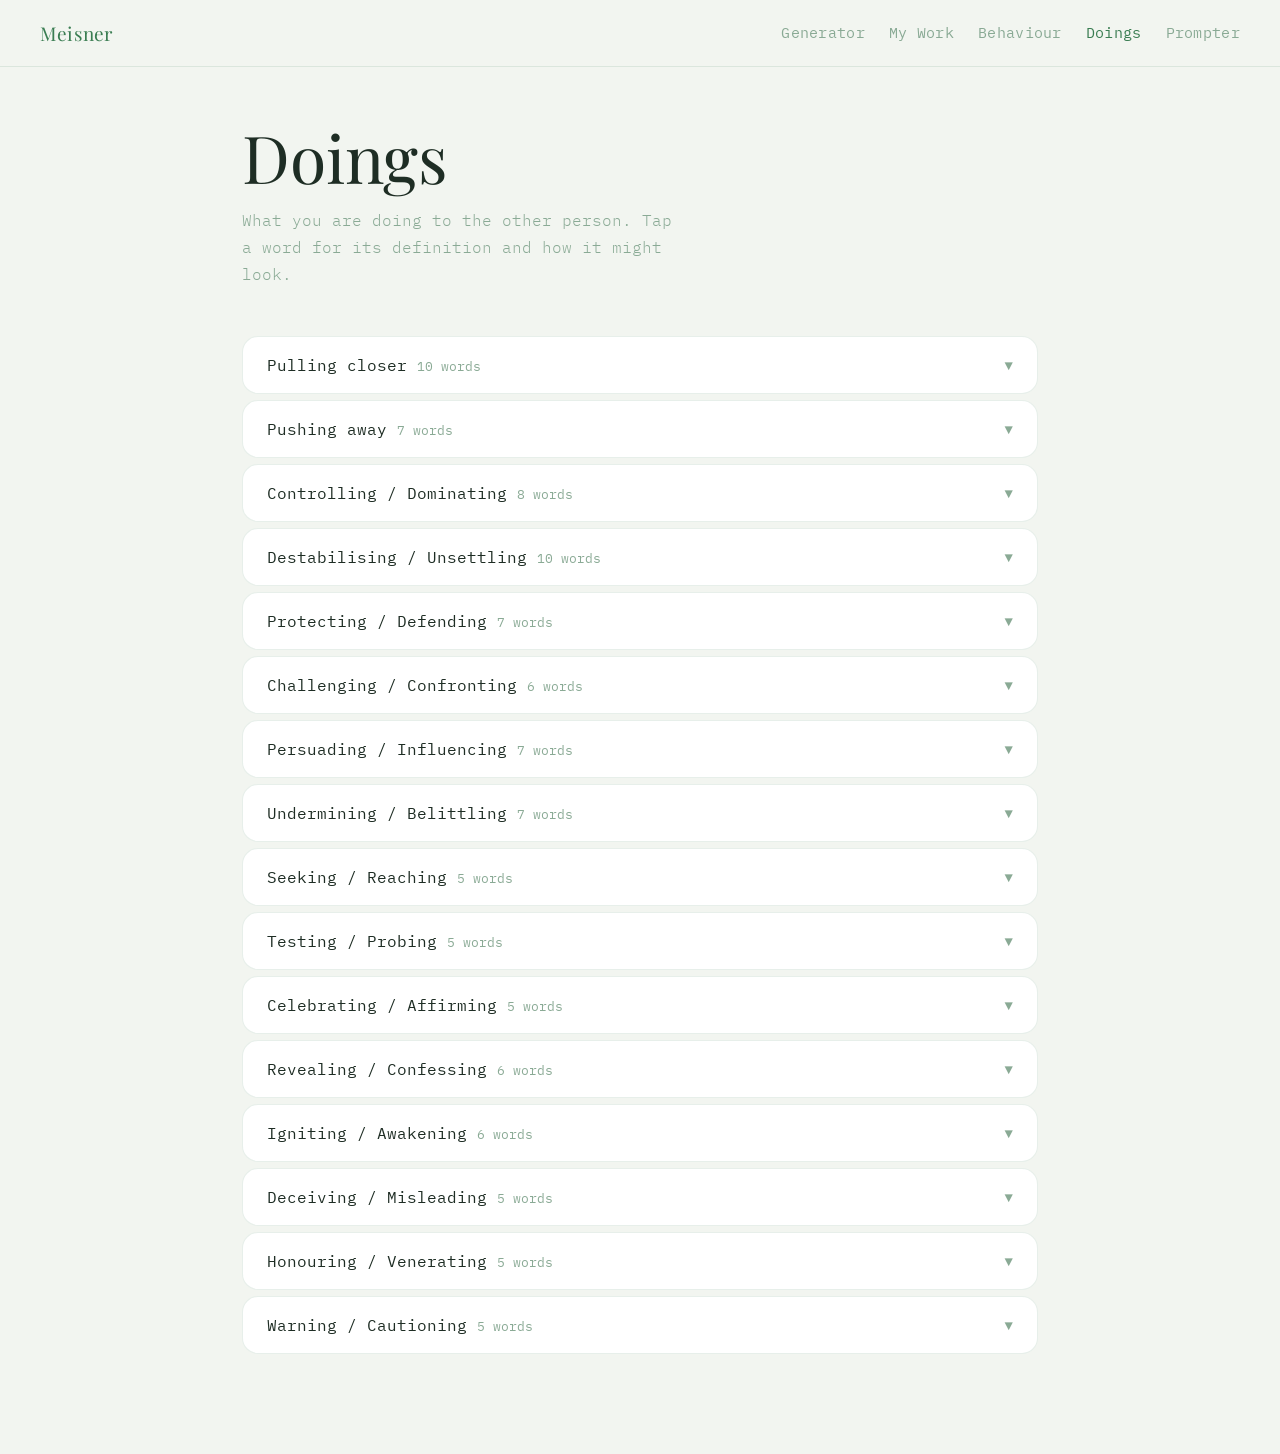
==== commit dc43a29b: "Add files via upload" ====
--- a/doings.html
+++ b/doings.html
@@ -8,6 +8,27 @@
   <link rel="preconnect" href="https://fonts.googleapis.com">
   <link href="https://fonts.googleapis.com/css2?family=Playfair+Display:ital,wght@0,400;0,500;1,400;1,500&family=IBM+Plex+Mono:wght@300;400;500&display=swap" rel="stylesheet">
   <link rel="stylesheet" href="style.css">
+  <style>
+    .word-synonyms {
+      margin: 10px 0 14px;
+      line-height: 1.7;
+    }
+    .syn-label {
+      display: block;
+      font-family: var(--font-mono);
+      font-size: 10px;
+      letter-spacing: 0.1em;
+      text-transform: uppercase;
+      opacity: 0.5;
+      margin-bottom: 4px;
+    }
+    .syn-list {
+      font-family: var(--font-mono);
+      font-size: 12px;
+      font-weight: 300;
+      color: var(--text-dim);
+    }
+  </style>
 </head>
 <body>
 <nav>
@@ -32,111 +53,140 @@
 <script>
 const CATEGORIES = [
   { name: "Pulling closer", words: [
-    { w: "attract", pos: "v.", def: "To cause to come to a place or participate in something; to draw by appealing to emotion or interest.", behaviours: ["Making yourself interesting or worth looking at","Holding their gaze a beat longer than usual","Smiling in a way that invites rather than performs","Moving into their eyeline deliberately"] },
-    { w: "charm", pos: "v.", def: "To delight greatly; to attract or influence as if by a magic spell; to gain or influence by pleasing means.", behaviours: ["Laughing easily and inviting them to join","Finding and affirming something specific about them","Being easy and pleasurable to be around","Making them feel like the most interesting person in the room"] },
-    { w: "coax", pos: "v.", def: "To persuade someone gradually or gently to do something; to influence by gentle urging or flattery.", behaviours: ["Moving slowly toward what you want from them","Keeping your voice low and unthreatening","Waiting out their resistance instead of fighting it","Offering small reassurances as you lead them"] },
-    { w: "comfort", pos: "v.", def: "To ease the grief or distress of; to make someone feel less unhappy; to console or soothe.", behaviours: ["Moving closer physically","Adjusting your tone to something quieter and steadier","Staying with them without trying to fix anything","Mirroring their pace rather than rushing them"] },
-    { w: "entice", pos: "v.", def: "To attract by arousing hope or desire; to lure by offering pleasure or advantage.", behaviours: ["Hinting at something they want without fully revealing it","Making what you're offering seem desirable","Keeping just enough back to keep them interested","Using pleasure or possibility as a pull"] },
-    { w: "invite", pos: "v.", def: "To request the presence or participation of; to offer an opening or opportunity; to make welcome.", behaviours: ["Creating openings in the conversation for them","Making your body language accessible rather than closed","Gesturing toward what you're offering","Welcoming their presence or response"] },
-    { w: "reassure", pos: "v.", def: "To say or do something to remove the doubts or fears of; to restore confidence to.", behaviours: ["Holding eye contact steadily","Speaking slowly and clearly","Not reacting to their distress with your own","Staying in the scene when they expect you to leave"] },
-    { w: "soothe", pos: "v.", def: "To gently calm a person or their feelings; to relieve pain or distress; to reduce agitation.", behaviours: ["Slowing your own breath and pace","Keeping your voice soft and even","Not adding any pressure or urgency","Staying close but not demanding anything"] },
-    { w: "welcome", pos: "v.", def: "To greet with pleasure; to receive or accept with gladness; to make feel wanted.", behaviours: ["Opening up your body language toward them","Showing genuine pleasure at their presence","Creating ease rather than formality","Making them feel they belong in the space with you"] },
-    { w: "woo", pos: "v.", def: "To seek the affection or favour of; to court; to try to gain the love or approval of someone.", behaviours: ["Paying close attention to what pleases them","Offering yourself in ways they'll value","Making them feel pursued without being pressured","Bringing effort and care to every interaction"] }
+    { w: "attract", pos: "v.", def: "To cause to come to a place or participate in something; to draw by appealing to emotion or interest.", synonyms: ["allure","beckon","bewitch","captivate","charm","enchant","endear","engage","engross","enrapture","entice","entrance","fascinate","hold","hypnotise","interest","involve","mesmerise"], behaviours: ["Making yourself interesting or worth looking at","Holding their gaze a beat longer than usual","Smiling in a way that invites rather than performs","Moving into their eyeline deliberately"] },
+    { w: "charm", pos: "v.", def: "To delight greatly; to attract or influence as if by a magic spell; to gain or influence by pleasing means.", synonyms: ["allure","attract","beguile","captivate","delight","enamour","enchant","endear","entrance","fascinate","hypnotise","inveigle","mesmerise","rivet","spellbind","win"], behaviours: ["Laughing easily and inviting them to join","Finding and affirming something specific about them","Being easy and pleasurable to be around","Making them feel like the most interesting person in the room"] },
+    { w: "coax", pos: "v.", def: "To persuade someone gradually or gently to do something; to influence by gentle urging or flattery.", synonyms: ["beguile","cajole","entice","flatter","inveigle","lure","persuade","prevail upon","tempt","wheedle"], behaviours: ["Moving slowly toward what you want from them","Keeping your voice low and unthreatening","Waiting out their resistance instead of fighting it","Offering small reassurances as you lead them"] },
+    { w: "comfort", pos: "v.", def: "To ease the grief or distress of; to make someone feel less unhappy; to console or soothe.", synonyms: ["allay","alleviate","appease","assuage","calm","console","cradle","ease","hush","lull","mollify","pacify","quieten","relax","relieve","soothe","steady","still","tranquilise"], behaviours: ["Moving closer physically","Adjusting your tone to something quieter and steadier","Staying with them without trying to fix anything","Mirroring their pace rather than rushing them"] },
+    { w: "entice", pos: "v.", def: "To attract by arousing hope or desire; to lure by offering pleasure or advantage.", synonyms: ["allure","attract","bait","beckon","beguile","bewitch","captivate","charm","coax","decoy","hook","inveigle","lure","seduce","snare","tempt","titillate"], behaviours: ["Hinting at something they want without fully revealing it","Making what you're offering seem desirable","Keeping just enough back to keep them interested","Using pleasure or possibility as a pull"] },
+    { w: "invite", pos: "v.", def: "To request the presence or participation of; to offer an opening or opportunity; to make welcome.", synonyms: ["attract","beckon","draw","engage","summon","welcome"], behaviours: ["Creating openings in the conversation for them","Making your body language accessible rather than closed","Gesturing toward what you're offering","Welcoming their presence or response"] },
+    { w: "reassure", pos: "v.", def: "To say or do something to remove the doubts or fears of; to restore confidence to.", synonyms: ["calm","comfort","console","encourage","hearten","inspirit","nerve","rally","reinforce","soothe","steady","strengthen"], behaviours: ["Holding eye contact steadily","Speaking slowly and clearly","Not reacting to their distress with your own","Staying in the scene when they expect you to leave"] },
+    { w: "soothe", pos: "v.", def: "To gently calm a person or their feelings; to relieve pain or distress; to reduce agitation.", synonyms: ["allay","alleviate","appease","assuage","calm","comfort","console","ease","hush","lull","mollify","pacify","placate","quieten","relax","relieve","settle","silence","still","sweeten","tranquilise"], behaviours: ["Slowing your own breath and pace","Keeping your voice soft and even","Not adding any pressure or urgency","Staying close but not demanding anything"] },
+    { w: "welcome", pos: "v.", def: "To greet with pleasure; to receive or accept with gladness; to make feel wanted.", synonyms: ["accept","acclaim","adopt","embrace","espouse","greet","hail","invite","meet","receive"], behaviours: ["Opening up your body language toward them","Showing genuine pleasure at their presence","Creating ease rather than formality","Making them feel they belong in the space with you"] },
+    { w: "woo", pos: "v.", def: "To seek the affection or favour of; to court; to try to gain the love or approval of someone.", synonyms: ["allure","attract","charm","court","enchant","enamour","entice","fascinate","flatter","lure","seduce","tempt","win"], behaviours: ["Paying close attention to what pleases them","Offering yourself in ways they'll value","Making them feel pursued without being pressured","Bringing effort and care to every interaction"] }
   ]},
   { name: "Pushing away", words: [
-    { w: "brush off", pos: "v.", def: "To rebuff or dismiss curtly; to treat as unimportant or unworthy of attention.", behaviours: ["Responding with monosyllables","Not fully turning to face them","Moving past what they've said without engaging it","Treating their input as minor"] },
-    { w: "cold-shoulder", pos: "v.", def: "To deliberately ignore or exclude someone; to give someone the cold shoulder as a sign of displeasure.", behaviours: ["Turning the body away","Not responding to bids for attention","Maintaining eye contact with anything except them","Treating them as if they're not there"] },
-    { w: "dismiss", pos: "v.", def: "To treat as unworthy of serious consideration; to send away or refuse to listen to.", behaviours: ["Deflecting what they say with a short response","Moving on quickly","Treating their concern as minor","Offering no real acknowledgement of what they've brought"] },
-    { w: "freeze out", pos: "v.", def: "To exclude from participation or consideration by a cold or unfriendly manner; to make unwelcome.", behaviours: ["Becoming monosyllabic or entirely silent","Not initiating any contact","Responding to their attempts flatly","Making it clear without saying so that they are not welcome"] },
-    { w: "reject", pos: "v.", def: "To refuse to accept, submit to, believe, or make use of; to rebuff a person making an advance.", behaviours: ["Directly saying no to what they're offering","Pulling back from physical proximity","Making clear that what they've brought is not accepted","Leaving the space they were trying to share"] },
-    { w: "shut out", pos: "v.", def: "To keep out or exclude; to prevent from entering or participating; to bar access.", behaviours: ["Becoming impenetrable to their attempts","Refusing to let what they're saying land","Turning away every bid","Keeping something hidden that they want to reach"] },
-    { w: "withhold", pos: "v.", def: "To refrain from giving, granting, or allowing; to hold back something that is desired or expected.", behaviours: ["Pausing before giving information or response","Giving partial answers","Staying quiet when they expect you to speak","Making them work for what you could easily give"] }
+    { w: "brush off", pos: "v.", def: "To rebuff or dismiss curtly; to treat as unimportant or unworthy of attention.", synonyms: ["discard","disregard","dismiss","flick","ignore","rebuff","reject","shun","snub","spurn"], behaviours: ["Responding with monosyllables","Not fully turning to face them","Moving past what they've said without engaging it","Treating their input as minor"] },
+    { w: "cold-shoulder", pos: "v.", def: "To deliberately ignore or exclude someone; to give someone the cold shoulder as a sign of displeasure.", synonyms: ["blank","cut","dismiss","exclude","freeze out","ignore","ostracise","rebuff","reject","shun","snub"], behaviours: ["Turning the body away","Not responding to bids for attention","Maintaining eye contact with anything except them","Treating them as if they're not there"] },
+    { w: "dismiss", pos: "v.", def: "To treat as unworthy of serious consideration; to send away or refuse to listen to.", synonyms: ["banish","bar","brush off","discard","disregard","eject","exclude","expel","ignore","rebuff","reject","remove","shun","spurn"], behaviours: ["Deflecting what they say with a short response","Moving on quickly","Treating their concern as minor","Offering no real acknowledgement of what they've brought"] },
+    { w: "freeze out", pos: "v.", def: "To exclude from participation or consideration by a cold or unfriendly manner; to make unwelcome.", synonyms: ["cold-shoulder","exclude","ignore","ostracise","rebuff","reject","shun"], behaviours: ["Becoming monosyllabic or entirely silent","Not initiating any contact","Responding to their attempts flatly","Making it clear without saying so that they are not welcome"] },
+    { w: "reject", pos: "v.", def: "To refuse to accept, submit to, believe, or make use of; to rebuff a person making an advance.", synonyms: ["abandon","brush off","decline","desert","discard","dismiss","ditch","drop","forsake","jilt","rebuff","refuse","relinquish","renounce","repudiate","shun","snub","spurn"], behaviours: ["Directly saying no to what they're offering","Pulling back from physical proximity","Making clear that what they've brought is not accepted","Leaving the space they were trying to share"] },
+    { w: "shut out", pos: "v.", def: "To keep out or exclude; to prevent from entering or participating; to bar access.", synonyms: ["bar","block","debar","exclude","forbid","obstruct","prevent"], behaviours: ["Becoming impenetrable to their attempts","Refusing to let what they're saying land","Turning away every bid","Keeping something hidden that they want to reach"] },
+    { w: "withhold", pos: "v.", def: "To refrain from giving, granting, or allowing; to hold back something that is desired or expected.", synonyms: ["conceal","deny","harbour","hide","hold back","keep back","refuse","retain","suppress"], behaviours: ["Pausing before giving information or response","Giving partial answers","Staying quiet when they expect you to speak","Making them work for what you could easily give"] }
   ]},
   { name: "Controlling / Dominating", words: [
-    { w: "command", pos: "v.", def: "To direct authoritatively; to have at one's disposal; to exercise a dominating influence over.", behaviours: ["Speaking in declarative statements rather than requests","Not waiting for agreement before moving forward","Taking up space physically","Making decisions that include them without asking"] },
-    { w: "corner", pos: "v.", def: "To force into a position from which escape is difficult; to drive into a situation offering no escape.", behaviours: ["Closing physical or conversational exits","Pressing a subject they keep trying to leave","Not letting them redirect or deflect","Making the pressure consistent until they stop"] },
-    { w: "dominate", pos: "v.", def: "To exert the supreme determining or guiding influence over; to overlook from a superior position; to prevail.", behaviours: ["Speaking first and last","Taking up physical space deliberately","Interrupting or overriding","Making your presence the largest thing in the room"] },
-    { w: "impose", pos: "v.", def: "To establish or apply as compulsory; to force someone to accept or deal with something.", behaviours: ["Not waiting to be welcomed before entering a conversation or space","Asserting your preferences over theirs","Making your needs the organising principle of the scene","Treating your perspective as correct by default"] },
-    { w: "intimidate", pos: "v.", def: "To make timid or fearful; to compel or deter by or as if by threats; to fill with fear.", behaviours: ["Moving toward them when the conversation resists you","Lowering your voice to something quiet but serious","Holding the pause past comfort","Making them aware of what you could do"] },
-    { w: "manipulate", pos: "v.", def: "To control or influence cleverly or unscrupulously; to manage or use skilfully, often in an unfair way.", behaviours: ["Framing things to make your preferred outcome seem inevitable","Using their fears or hopes against them","Appearing to give them a choice while guiding only one direction","Rewarding compliance and withdrawing from resistance"] },
-    { w: "pressure", pos: "v.", def: "To coerce or persuade by applying moral force; to apply psychological force to someone to act in a certain way.", behaviours: ["Coming back to the same point repeatedly","Not accepting their resistance as final","Increasing the weight of what you're asking as they resist","Making the cost of not complying feel real"] },
-    { w: "steer", pos: "v.", def: "To guide or control the movement or course of; to direct the course of action of.", behaviours: ["Asking questions that lead toward your destination","Introducing information that shifts their thinking","Subtly redirecting when they go off course","Keeping them moving without showing the map"] }
+    { w: "command", pos: "v.", def: "To direct authoritatively; to have at one's disposal; to exercise a dominating influence over.", synonyms: ["bid","call","charge","compel","control","dictate","direct","dominate","enforce","govern","guide","instruct","lead","manage","order","oversee","regulate","rule","shepherd","steer"], behaviours: ["Speaking in declarative statements rather than requests","Not waiting for agreement before moving forward","Taking up space physically","Making decisions that include them without asking"] },
+    { w: "corner", pos: "v.", def: "To force into a position from which escape is difficult; to drive into a situation offering no escape.", synonyms: ["beleaguer","box in","cage","confine","constrain","entrap","force","hem in","obstruct","pen","trap"], behaviours: ["Closing physical or conversational exits","Pressing a subject they keep trying to leave","Not letting them redirect or deflect","Making the pressure consistent until they stop"] },
+    { w: "dominate", pos: "v.", def: "To exert the supreme determining or guiding influence over; to overlook from a superior position; to prevail.", synonyms: ["command","control","direct","drive","govern","lead","master","monopolise","oppress","overpower","prevail","rule","subjugate","tyrannise"], behaviours: ["Speaking first and last","Taking up physical space deliberately","Interrupting or overriding","Making your presence the largest thing in the room"] },
+    { w: "impose", pos: "v.", def: "To establish or apply as compulsory; to force someone to accept or deal with something.", synonyms: ["compel","demand","dictate","enforce","force","levy","oblige","order","press","require"], behaviours: ["Not waiting to be welcomed before entering a conversation or space","Asserting your preferences over theirs","Making your needs the organising principle of the scene","Treating your perspective as correct by default"] },
+    { w: "intimidate", pos: "v.", def: "To make timid or fearful; to compel or deter by or as if by threats; to fill with fear.", synonyms: ["browbeat","bully","coerce","cow","daunt","frighten","harass","hector","menace","overawe","scare","terrorise","threaten"], behaviours: ["Moving toward them when the conversation resists you","Lowering your voice to something quiet but serious","Holding the pause past comfort","Making them aware of what you could do"] },
+    { w: "manipulate", pos: "v.", def: "To control or influence cleverly or unscrupulously; to manage or use skilfully, often in an unfair way.", synonyms: ["control","exploit","guide","handle","influence","manoeuvre","operate","orchestrate","steer","use","work"], behaviours: ["Framing things to make your preferred outcome seem inevitable","Using their fears or hopes against them","Appearing to give them a choice while guiding only one direction","Rewarding compliance and withdrawing from resistance"] },
+    { w: "pressure", pos: "v.", def: "To coerce or persuade by applying moral force; to apply psychological force to someone to act in a certain way.", synonyms: ["badger","bludgeon","coerce","compel","constrain","drive","force","goad","impel","nag","oblige","oppress","press","push","squeeze","trouble","tyrannise"], behaviours: ["Coming back to the same point repeatedly","Not accepting their resistance as final","Increasing the weight of what you're asking as they resist","Making the cost of not complying feel real"] },
+    { w: "steer", pos: "v.", def: "To guide or control the movement or course of; to direct the course of action of.", synonyms: ["channel","conduct","control","direct","drive","engineer","guide","lead","manoeuvre","navigate","pilot","shepherd"], behaviours: ["Asking questions that lead toward your destination","Introducing information that shifts their thinking","Subtly redirecting when they go off course","Keeping them moving without showing the map"] }
   ]},
   { name: "Destabilising / Unsettling", words: [
-    { w: "agitate", pos: "v.", def: "To disturb or excite emotionally; to arouse concern or unease; to stir up.", behaviours: ["Bringing up things they'd rather leave alone","Moving unpredictably so they can't settle","Keeping the conversation off-balance","Not letting any moment fully land before introducing the next"] },
-    { w: "challenge", pos: "v.", def: "To dispute or call into question; to confront or defy boldly; to invite into competition or contest.", behaviours: ["Meeting their assertions with questions or resistance","Staying steady even when they push back","Not accepting the premise of what they're offering","Making them defend something they thought was settled"] },
-    { w: "embarrass", pos: "v.", def: "To cause to feel self-conscious or ill at ease; to disconcert; to put in an awkward situation.", behaviours: ["Naming something they'd kept quiet","Pointing to their discomfort without mercy","Putting them in a position where they can't hide","Making their private thing public"] },
-    { w: "expose", pos: "v.", def: "To make known; to reveal the guilt or wrongdoing of; to leave without shelter or protection.", behaviours: ["Naming what they're actually doing beneath what they're pretending","Bringing forward evidence they can't dispute","Making the thing they're hiding visible to others","Stripping back the performance to what's underneath"] },
-    { w: "humiliate", pos: "v.", def: "To cause to feel shame and loss of dignity; to lower the pride or self-respect of.", behaviours: ["Pointing to their failure or inadequacy directly","Refusing to let them recover or save face","Making an example of them","Treating their vulnerability as something to use against them"] },
-    { w: "mock", pos: "v.", def: "To treat with contempt or ridicule; to imitate in derision; to make fun of.", behaviours: ["Repeating what they've said in a way that makes it absurd","Using tone to undermine the sincerity of what they've offered","Laughing at rather than with","Making their earnestness feel foolish"] },
-    { w: "needle", pos: "v.", def: "To provoke or tease by persistent irritation; to goad repeatedly with petty criticisms.", behaviours: ["Returning to the same sore spot with lightness","Making comments that are technically fine but land badly","Watching for the reaction and doing it again","Keeping it just below the level of obvious attack"] },
-    { w: "provoke", pos: "v.", def: "To incite to anger or resentment; to stir up deliberately; to call forth a reaction.", behaviours: ["Saying something that you know will get a rise","Pushing into territory they're protective of","Escalating until they break composure","Staying calm yourself while they heat up"] },
-    { w: "shame", pos: "v.", def: "To cause to feel shame; to bring disgrace upon; to cause to feel dishonour or humiliation.", behaviours: ["Naming what they did in clear moral terms","Refusing to let them minimise it","Holding them in the discomfort of having been seen doing wrong","Invoking what others would think"] },
-    { w: "unsettle", pos: "v.", def: "To disturb the composure or peace of mind of; to make uneasy; to displace from a settled condition.", behaviours: ["Raising questions about things they thought were resolved","Behaving unexpectedly","Introducing information that doesn't fit what they thought was true","Making them uncertain about the ground they're standing on"] }
+    { w: "agitate", pos: "v.", def: "To disturb or excite emotionally; to arouse concern or unease; to stir up.", synonyms: ["alarm","annoy","badger","bother","confuse","disturb","excite","fluster","fret","goad","harass","harry","hassle","irk","irritate","nag","needle","perturb","pester","plague","provoke","rattle","rile","ruffle","stir","trouble","unsettle","vex","worry"], behaviours: ["Bringing up things they'd rather leave alone","Moving unpredictably so they can't settle","Keeping the conversation off-balance","Not letting any moment fully land before introducing the next"] },
+    { w: "challenge", pos: "v.", def: "To dispute or call into question; to confront or defy boldly; to invite into competition or contest.", synonyms: ["combat","compete","confront","contest","dare","defy","dispute","face","fight","question","resist","rival","test"], behaviours: ["Meeting their assertions with questions or resistance","Staying steady even when they push back","Not accepting the premise of what they're offering","Making them defend something they thought was settled"] },
+    { w: "embarrass", pos: "v.", def: "To cause to feel self-conscious or ill at ease; to disconcert; to put in an awkward situation.", synonyms: ["abash","confound","deflate","disconcert","discomfit","faze","fluster","flummox","humiliate","mortify","shame","unsettle"], behaviours: ["Naming something they'd kept quiet","Pointing to their discomfort without mercy","Putting them in a position where they can't hide","Making their private thing public"] },
+    { w: "expose", pos: "v.", def: "To make known; to reveal the guilt or wrongdoing of; to leave without shelter or protection.", synonyms: ["bare","betray","bring to light","disclose","display","exhibit","reveal","show up","strip","uncover","unmask","unveil"], behaviours: ["Naming what they're actually doing beneath what they're pretending","Bringing forward evidence they can't dispute","Making the thing they're hiding visible to others","Stripping back the performance to what's underneath"] },
+    { w: "humiliate", pos: "v.", def: "To cause to feel shame and loss of dignity; to lower the pride or self-respect of.", synonyms: ["abase","abash","belittle","crush","debase","degrade","demean","disgrace","dishonour","flatten","humble","lower","mortify","shame","squash"], behaviours: ["Pointing to their failure or inadequacy directly","Refusing to let them recover or save face","Making an example of them","Treating their vulnerability as something to use against them"] },
+    { w: "mock", pos: "v.", def: "To treat with contempt or ridicule; to imitate in derision; to make fun of.", synonyms: ["ape","caricature","deride","imitate","impersonate","jeer","lampoon","mimic","mirror","parody","ridicule","satirise","scoff","send up","sneer","taunt"], behaviours: ["Repeating what they've said in a way that makes it absurd","Using tone to undermine the sincerity of what they've offered","Laughing at rather than with","Making their earnestness feel foolish"] },
+    { w: "needle", pos: "v.", def: "To provoke or tease by persistent irritation; to goad repeatedly with petty criticisms.", synonyms: ["aggravate","annoy","bait","badger","goad","harass","hassle","heckle","hound","irk","irritate","nag","pester","prick","prod","provoke","tease","torment","vex"], behaviours: ["Returning to the same sore spot with lightness","Making comments that are technically fine but land badly","Watching for the reaction and doing it again","Keeping it just below the level of obvious attack"] },
+    { w: "provoke", pos: "v.", def: "To incite to anger or resentment; to stir up deliberately; to call forth a reaction.", synonyms: ["agitate","aggravate","anger","annoy","bait","challenge","dare","excite","exasperate","goad","incite","inflame","infuriate","instigate","irritate","kindle","needle","rile","rouse","stimulate","stir","stoke","taunt","tease","trigger","vex","wind up"], behaviours: ["Saying something that you know will get a rise","Pushing into territory they're protective of","Escalating until they break composure","Staying calm yourself while they heat up"] },
+    { w: "shame", pos: "v.", def: "To cause to feel shame; to bring disgrace upon; to cause to feel dishonour or humiliation.", synonyms: ["abase","abash","belittle","crush","debase","degrade","demean","disgrace","dishonour","embarrass","humble","humiliate","lower","mortify"], behaviours: ["Naming what they did in clear moral terms","Refusing to let them minimise it","Holding them in the discomfort of having been seen doing wrong","Invoking what others would think"] },
+    { w: "unsettle", pos: "v.", def: "To disturb the composure or peace of mind of; to make uneasy; to displace from a settled condition.", synonyms: ["agitate","alarm","bewilder","confound","confuse","disconcert","disturb","perplex","rattle","rock","shake","startle","trouble","unnerve","upset","worry"], behaviours: ["Raising questions about things they thought were resolved","Behaving unexpectedly","Introducing information that doesn't fit what they thought was true","Making them uncertain about the ground they're standing on"] }
   ]},
   { name: "Protecting / Defending", words: [
-    { w: "defend", pos: "v.", def: "To protect from harm or danger; to maintain against opposition; to speak or act in support of.", behaviours: ["Putting yourself between them and threat","Speaking on their behalf","Absorbing impact so they don't have to","Making clear that you will not let what's threatening them through"] },
-    { w: "guard", pos: "v.", def: "To protect from harm; to watch over so as to prevent escape, violence, or indiscretion; to be watchful.", behaviours: ["Scanning the situation on their behalf","Positioning yourself as a barrier","Staying present even when they don't seem to need it","Intercepting before harm reaches them"] },
-    { w: "nurture", pos: "v.", def: "To care for and encourage the growth or development of; to cherish and promote development.", behaviours: ["Anticipating what they need before they ask","Creating conditions for them to feel safe","Responding to small signals of need","Investing in their long-term flourishing, not just the immediate"] },
-    { w: "protect", pos: "v.", def: "To cover or shield from exposure, injury, damage, or destruction; to guard from attack.", behaviours: ["Stepping in when something threatens","Managing what they're exposed to","Absorbing risk on their behalf","Making yourself a barrier between them and what could hurt them"] },
-    { w: "shield", pos: "v.", def: "To protect with or as if with a shield; to protect from danger or criticism; to serve as a screen.", behaviours: ["Standing in front of something they can't see coming","Filtering information that could wound them","Taking the blow yourself","Keeping your body or words between them and threat"] },
-    { w: "steady", pos: "v.", def: "To make or keep firm or stable; to calm or stabilise; to support in position.", behaviours: ["Moving slowly and calmly around them","Speaking with even, unhurried rhythm","Not reacting to their chaos with your own","Remaining constant when things shift"] },
-    { w: "support", pos: "v.", def: "To keep from falling, sinking, or slipping; to maintain by providing what is needed; to endure bravely.", behaviours: ["Staying present without taking over","Offering your steadiness when they're wobbling","Providing what they need to keep going","Not leaving even when it's difficult"] }
+    { w: "defend", pos: "v.", def: "To protect from harm or danger; to maintain against opposition; to speak or act in support of.", synonyms: ["champion","guard","preserve","protect","reinforce","safeguard","screen","secure","shield","support","uphold"], behaviours: ["Putting yourself between them and threat","Speaking on their behalf","Absorbing impact so they don't have to","Making clear that you will not let what's threatening them through"] },
+    { w: "guard", pos: "v.", def: "To protect from harm; to watch over so as to prevent escape, violence, or indiscretion; to be watchful.", synonyms: ["chaperon","conduct","defend","escort","patrol","preserve","protect","safeguard","screen","secure","shelter","shield","watch over"], behaviours: ["Scanning the situation on their behalf","Positioning yourself as a barrier","Staying present even when they don't seem to need it","Intercepting before harm reaches them"] },
+    { w: "nurture", pos: "v.", def: "To care for and encourage the growth or development of; to cherish and promote development.", synonyms: ["care for","cherish","cultivate","develop","encourage","feed","foster","help","maintain","nourish","raise","rear","strengthen","support","sustain","tend","train"], behaviours: ["Anticipating what they need before they ask","Creating conditions for them to feel safe","Responding to small signals of need","Investing in their long-term flourishing, not just the immediate"] },
+    { w: "protect", pos: "v.", def: "To cover or shield from exposure, injury, damage, or destruction; to guard from attack.", synonyms: ["cover","defend","guard","insulate","keep","look after","preserve","safeguard","screen","secure","shelter","shield"], behaviours: ["Stepping in when something threatens","Managing what they're exposed to","Absorbing risk on their behalf","Making yourself a barrier between them and what could hurt them"] },
+    { w: "shield", pos: "v.", def: "To protect with or as if with a shield; to protect from danger or criticism; to serve as a screen.", synonyms: ["block","conceal","cover","defend","enclose","guard","hide","protect","screen","shelter"], behaviours: ["Standing in front of something they can't see coming","Filtering information that could wound them","Taking the blow yourself","Keeping your body or words between them and threat"] },
+    { w: "steady", pos: "v.", def: "To make or keep firm or stable; to calm or stabilise; to support in position.", synonyms: ["anchor","balance","brace","calm","compose","fortify","ground","level","moderate","normalise","regulate","secure","settle","stabilise"], behaviours: ["Moving slowly and calmly around them","Speaking with even, unhurried rhythm","Not reacting to their chaos with your own","Remaining constant when things shift"] },
+    { w: "support", pos: "v.", def: "To keep from falling, sinking, or slipping; to maintain by providing what is needed; to endure bravely.", synonyms: ["abet","aid","assist","back","bolster","champion","cultivate","develop","encourage","endorse","foster","fund","further","help","maintain","nourish","nurture","promote","reinforce","second","sponsor","sustain","uphold"], behaviours: ["Staying present without taking over","Offering your steadiness when they're wobbling","Providing what they need to keep going","Not leaving even when it's difficult"] }
   ]},
   { name: "Challenging / Confronting", words: [
-    { w: "accuse", pos: "v.", def: "To charge with a fault or offence; to find fault with; to hold responsible.", behaviours: ["Stating what you believe they did without softening it","Holding them in eye contact","Not accepting denial as a resolution","Making them respond to something specific"] },
-    { w: "confront", pos: "v.", def: "To face especially in challenge; to cause to meet; to bring face to face with something that must be dealt with.", behaviours: ["Moving toward the thing, not around it","Not allowing the subject to be changed","Staying in it when they try to exit","Naming what's happening plainly"] },
-    { w: "demand", pos: "v.", def: "To ask authoritative or with urgency; to require as necessary; to call for something urgently and firmly.", behaviours: ["Stating what you need with no negotiation built in","Not moving until you get a response","Making the cost of not answering clear","Treating their compliance as non-optional"] },
-    { w: "grill", pos: "v.", def: "To question intensely; to subject to a severe or prolonged examination or interrogation.", behaviours: ["Asking follow-up questions to every answer","Pointing to inconsistencies","Not accepting vague responses","Keeping the heat on through sustained attention"] },
-    { w: "press", pos: "v.", def: "To exert pressure on; to urge someone insistently; to pursue with earnest effort or insistence.", behaviours: ["Returning to the point when they deflect","Increasing the urgency over time","Not accepting the first answer as sufficient","Making it clear that you're not done"] },
-    { w: "probe", pos: "v.", def: "To search into and explore with a probe; to investigate thoroughly; to examine with searching questions.", behaviours: ["Asking questions from different angles","Watching reactions as much as words","Moving slowly into sensitive territory","Following threads the other person seems reluctant to pull"] }
+    { w: "accuse", pos: "v.", def: "To charge with a fault or offence; to find fault with; to hold responsible.", synonyms: ["arraign","blame","charge","cite","condemn","defame","denounce","disparage","expose","impeach","implicate","indict","incriminate","prosecute"], behaviours: ["Stating what you believe they did without softening it","Holding them in eye contact","Not accepting denial as a resolution","Making them respond to something specific"] },
+    { w: "confront", pos: "v.", def: "To face especially in challenge; to cause to meet; to bring face to face with something that must be dealt with.", synonyms: ["accost","brave","challenge","check","clash","combat","cross","dispute","face","fight","meet","oppose","resist","stand up to","take on"], behaviours: ["Moving toward the thing, not around it","Not allowing the subject to be changed","Staying in it when they try to exit","Naming what's happening plainly"] },
+    { w: "demand", pos: "v.", def: "To ask authoritative or with urgency; to require as necessary; to call for something urgently and firmly.", synonyms: ["call for","claim","command","compel","exact","enforce","force","impose","insist","order","press","require","stipulate"], behaviours: ["Stating what you need with no negotiation built in","Not moving until you get a response","Making the cost of not answering clear","Treating their compliance as non-optional"] },
+    { w: "grill", pos: "v.", def: "To question intensely; to subject to a severe or prolonged examination or interrogation.", synonyms: ["cross-examine","interrogate","interview","investigate","probe","pump","query","question","quiz","scrutinise"], behaviours: ["Asking follow-up questions to every answer","Pointing to inconsistencies","Not accepting vague responses","Keeping the heat on through sustained attention"] },
+    { w: "press", pos: "v.", def: "To exert pressure on; to urge someone insistently; to pursue with earnest effort or insistence.", synonyms: ["beleaguer","compel","constrain","drive","enforce","exert","force","impel","insist","pester","push","squeeze","urge"], behaviours: ["Returning to the point when they deflect","Increasing the urgency over time","Not accepting the first answer as sufficient","Making it clear that you're not done"] },
+    { w: "probe", pos: "v.", def: "To search into and explore with a probe; to investigate thoroughly; to examine with searching questions.", synonyms: ["cross-examine","grill","interrogate","investigate","plumb","pump","query","question","quiz","research","search","scrutinise","study","test"], behaviours: ["Asking questions from different angles","Watching reactions as much as words","Moving slowly into sensitive territory","Following threads the other person seems reluctant to pull"] }
   ]},
   { name: "Persuading / Influencing", words: [
-    { w: "appeal", pos: "v.", def: "To make an earnest request; to arouse a sympathetic response; to call on another for support.", behaviours: ["Invoking what they care about as a reason","Making your need visible and specific","Connecting your request to something they believe in","Asking from genuine need rather than demand"] },
-    { w: "cajole", pos: "v.", def: "To persuade by flattery or wheedling; to coax; to deceive with soothing words.", behaviours: ["Being charming and light rather than serious","Complimenting them into cooperation","Making the thing seem fun or easy","Keeping pressure but keeping it enjoyable"] },
-    { w: "convince", pos: "v.", def: "To bring by argument to belief or a course of action; to persuade by argument or evidence.", behaviours: ["Making your case clearly and specifically","Addressing their objections","Providing evidence or logic","Staying patient enough to let the argument land"] },
-    { w: "encourage", pos: "v.", def: "To inspire with courage, spirit, or hope; to spur on; to give help or patronage to.", behaviours: ["Naming what's possible for them","Expressing belief in their ability","Staying present and warm as they attempt something difficult","Responding to their progress positively"] },
-    { w: "inspire", pos: "v.", def: "To influence, move, or guide; to exert an animating, enlivening, or exalting influence on.", behaviours: ["Speaking from genuine belief","Making what you're describing feel real and achievable","Letting your own feeling show so it becomes contagious","Connecting the immediate to something bigger"] },
-    { w: "nudge", pos: "v.", def: "To push gently; to prod or poke so as to seek attention; to encourage forward movement by small pressure.", behaviours: ["Mentioning the thing lightly and leaving space","Making the option available without requiring them to take it","Small movements in the preferred direction","Making them feel the idea was almost their own"] },
-    { w: "urge", pos: "v.", def: "To advocate or demand with earnestness; to try to persuade; to push forward by compelling force.", behaviours: ["Coming forward with energy toward what you want","Making the stakes of not doing it visible","Repeating the request with increasing feeling","Letting your need or belief show"] }
+    { w: "appeal", pos: "v.", def: "To make an earnest request; to arouse a sympathetic response; to call on another for support.", synonyms: ["beg","beseech","call upon","entreat","implore","invoke","petition","plead","press","request","solicit","supplicate"], behaviours: ["Invoking what they care about as a reason","Making your need visible and specific","Connecting your request to something they believe in","Asking from genuine need rather than demand"] },
+    { w: "cajole", pos: "v.", def: "To persuade by flattery or wheedling; to coax; to deceive with soothing words.", synonyms: ["beguile","butter up","charm","coax","compliment","court","entice","flatter","inveigle","lure","wheedle"], behaviours: ["Being charming and light rather than serious","Complimenting them into cooperation","Making the thing seem fun or easy","Keeping pressure but keeping it enjoyable"] },
+    { w: "convince", pos: "v.", def: "To bring by argument to belief or a course of action; to persuade by argument or evidence.", synonyms: ["assure","bring around","convert","move","persuade","prevail upon","satisfy","sway","win over"], behaviours: ["Making your case clearly and specifically","Addressing their objections","Providing evidence or logic","Staying patient enough to let the argument land"] },
+    { w: "encourage", pos: "v.", def: "To inspire with courage, spirit, or hope; to spur on; to give help or patronage to.", synonyms: ["abet","advise","aid","animate","applaud","assist","back","befriend","boost","champion","cheer","comfort","cultivate","embolden","endorse","enliven","excite","fire","fortify","galvanise","gladden","hearten","help","ignite","inspire","invigorate","jolly","lift","motivate","nerve","nourish","nurture","praise","promote","raise","rally","reassure","reinforce","spur","strengthen","sustain","uplift","urge","vitalise"], behaviours: ["Naming what's possible for them","Expressing belief in their ability","Staying present and warm as they attempt something difficult","Responding to their progress positively"] },
+    { w: "inspire", pos: "v.", def: "To influence, move, or guide; to exert an animating, enlivening, or exalting influence on.", synonyms: ["activate","animate","arouse","awaken","brighten","drive","electrify","elate","embolden","energise","enliven","enthuse","excite","exhilarate","fire","freshen","galvanise","generate","hearten","ignite","impel","inflame","inspirit","invigorate","kindle","light","motivate","move","provoke","quicken","rouse","spark","spur","stimulate","stir","stoke","strengthen","thrill","trigger","uplift","vitalise"], behaviours: ["Speaking from genuine belief","Making what you're describing feel real and achievable","Letting your own feeling show so it becomes contagious","Connecting the immediate to something bigger"] },
+    { w: "nudge", pos: "v.", def: "To push gently; to prod or poke so as to seek attention; to encourage forward movement by small pressure.", synonyms: ["elbow","jab","jog","poke","prod","propel","prompt","push","shove","stimulate","stir"], behaviours: ["Mentioning the thing lightly and leaving space","Making the option available without requiring them to take it","Small movements in the preferred direction","Making them feel the idea was almost their own"] },
+    { w: "urge", pos: "v.", def: "To advocate or demand with earnestness; to try to persuade; to push forward by compelling force.", synonyms: ["advocate","animate","arouse","champion","compel","drive","encourage","enforce","exhort","force","goad","impel","incite","induce","inspire","instigate","motivate","move","persuade","prod","promote","push","quicken","rally","rouse","spur","stimulate","stir","trigger","vitalise"], behaviours: ["Coming forward with energy toward what you want","Making the stakes of not doing it visible","Repeating the request with increasing feeling","Letting your need or belief show"] }
   ]},
   { name: "Undermining / Belittling", words: [
-    { w: "belittle", pos: "v.", def: "To speak slightingly of; to cause to seem less impressive or important; to treat as little or unimportant.", behaviours: ["Treating their contribution as trivial","Comparing them unfavourably to others","Responding with brief, dismissive energy","Not giving them the dignity of a full response"] },
-    { w: "condescend", pos: "v.", def: "To behave in a way that shows one feels superior; to assume an air of superiority; to stoop to lesser standards.", behaviours: ["Over-explaining things they clearly know","Responding with a patience that implies they're slow","Using tone that treats them as a lesser","Assuming they need guidance they didn't ask for"] },
-    { w: "criticise", pos: "v.", def: "To judge the merits and faults of; to point out or discuss the faults of; to find fault with.", behaviours: ["Identifying the specific failure directly","Not mitigating it with compliment","Pointing to the gap between what was done and what should have been done","Making it clear you're not satisfied"] },
-    { w: "diminish", pos: "v.", def: "To make or cause to seem less; to reduce in scope, power, or value; to belittle.", behaviours: ["Treating their big thing as a small thing","Responding briefly when they've brought something large","Not matching their emotional register","Making what mattered to them not matter"] },
-    { w: "invalidate", pos: "v.", def: "To render of no effect; to make void; to make someone feel that their thoughts or feelings are worthless.", behaviours: ["Disputing the factual basis of their feeling","Pointing to why they shouldn't feel what they feel","Not acknowledging their experience as real","Replacing their account of events with your own"] },
-    { w: "patronise", pos: "v.", def: "To treat in a condescending manner; to adopt an air of condescension toward; to treat as inferior.", behaviours: ["Being overly patient in a way that implies they can't handle normal","Praising things that don't merit praise","Explaining things they clearly already understand","Treating them as less capable, with apparent kindness"] },
-    { w: "undermine", pos: "v.", def: "To subvert or weaken insidiously or secretly; to erode the base or foundation of; to make less effective.", behaviours: ["Raising doubts about their ability or judgement","Questioning their decisions in front of others","Introducing small inconsistencies into their account of themselves","Withdrawing support at the moment they need it"] }
+    { w: "belittle", pos: "v.", def: "To speak slightingly of; to cause to seem less impressive or important; to treat as little or unimportant.", synonyms: ["cheapen","criticise","deride","diminish","dismiss","disparage","denigrate","detract","discredit","humiliate","knock","minimise","mock","put down","ridicule","scorn","slight","sneer","undermine"], behaviours: ["Treating their contribution as trivial","Comparing them unfavourably to others","Responding with brief, dismissive energy","Not giving them the dignity of a full response"] },
+    { w: "condescend", pos: "v.", def: "To behave in a way that shows one feels superior; to assume an air of superiority; to stoop to lesser standards.", synonyms: ["deign","look down on","patronise","stoop","talk down to"], behaviours: ["Over-explaining things they clearly know","Responding with a patience that implies they're slow","Using tone that treats them as a lesser","Assuming they need guidance they didn't ask for"] },
+    { w: "criticise", pos: "v.", def: "To judge the merits and faults of; to point out or discuss the faults of; to find fault with.", synonyms: ["analyse","attack","blame","castigate","censure","chide","condemn","decry","denounce","disparage","find fault","lambast","lecture","rebuke","reprimand","reprove","scold","slam"], behaviours: ["Identifying the specific failure directly","Not mitigating it with compliment","Pointing to the gap between what was done and what should have been done","Making it clear you're not satisfied"] },
+    { w: "diminish", pos: "v.", def: "To make or cause to seem less; to reduce in scope, power, or value; to belittle.", synonyms: ["belittle","cheapen","debase","degrade","depreciate","lessen","lower","minimise","reduce","trivialise","undervalue","weaken"], behaviours: ["Treating their big thing as a small thing","Responding briefly when they've brought something large","Not matching their emotional register","Making what mattered to them not matter"] },
+    { w: "invalidate", pos: "v.", def: "To render of no effect; to make void; to make someone feel that their thoughts or feelings are worthless.", synonyms: ["contradict","deny","disprove","discredit","dispute","negate","nullify","override","refute","reject"], behaviours: ["Disputing the factual basis of their feeling","Pointing to why they shouldn't feel what they feel","Not acknowledging their experience as real","Replacing their account of events with your own"] },
+    { w: "patronise", pos: "v.", def: "To treat in a condescending manner; to adopt an air of condescension toward; to treat as inferior.", synonyms: ["condescend","be superior","look down on","talk down to","belittle","treat as inferior"], behaviours: ["Being overly patient in a way that implies they can't handle normal","Praising things that don't merit praise","Explaining things they clearly already understand","Treating them as less capable, with apparent kindness"] },
+    { w: "undermine", pos: "v.", def: "To subvert or weaken insidiously or secretly; to erode the base or foundation of; to make less effective.", synonyms: ["corrode","damage","debilitate","deplete","disable","erode","impair","sabotage","sap","subvert","weaken"], behaviours: ["Raising doubts about their ability or judgement","Questioning their decisions in front of others","Introducing small inconsistencies into their account of themselves","Withdrawing support at the moment they need it"] }
   ]},
   { name: "Seeking / Reaching", words: [
-    { w: "beg", pos: "v.", def: "To ask for as a charity; to entreat or supplicate; to ask earnestly or humbly.", behaviours: ["Reducing yourself physically or verbally","Repeating the request with increasing desperation","Making the extent of your need visible","Staying in the ask past when it's comfortable"] },
-    { w: "cling", pos: "v.", def: "To hold on tightly; to remain close; to resist separation or parting; to adhere as if glued.", behaviours: ["Moving toward them when they move away","Keeping contact when they're trying to exit","Refusing to acknowledge that they might not want you here","Making their presence feel essential"] },
-    { w: "implore", pos: "v.", def: "To call upon in supplication; to beg urgently or piteously for; to beseech.", behaviours: ["Speaking with genuine feeling and need","Making eye contact that asks for connection","Not letting them off the hook with a partial response","Making your need impossible to look away from"] },
-    { w: "plead", pos: "v.", def: "To appeal earnestly; to argue in favour of a claim; to entreat or appeal in an emotional manner.", behaviours: ["Lowering your guard entirely","Letting the need show without filter","Coming back to it even when they resist","Making your case from the heart, not the head"] },
-    { w: "reach for", pos: "v.", def: "To stretch out in order to touch or grasp; to extend toward; to make an attempt at contact or connection.", behaviours: ["Moving toward them physically or conversationally","Making a bid for connection even when the response is uncertain","Extending something — warmth, information, presence — without knowing if they'll take it","Bridging the gap between you, at some risk"] }
+    { w: "beg", pos: "v.", def: "To ask for as a charity; to entreat or supplicate; to ask earnestly or humbly.", synonyms: ["appeal","beseech","entreat","implore","petition","plead","pray","request","solicit","supplicate"], behaviours: ["Reducing yourself physically or verbally","Repeating the request with increasing desperation","Making the extent of your need visible","Staying in the ask past when it's comfortable"] },
+    { w: "cling", pos: "v.", def: "To hold on tightly; to remain close; to resist separation or parting; to adhere as if glued.", synonyms: ["adhere","clasp","cleave","embrace","grasp","grip","hold","hug","latch","stick"], behaviours: ["Moving toward them when they move away","Keeping contact when they're trying to exit","Refusing to acknowledge that they might not want you here","Making their presence feel essential"] },
+    { w: "implore", pos: "v.", def: "To call upon in supplication; to beg urgently or piteously for; to beseech.", synonyms: ["appeal","beg","beseech","call upon","entreat","petition","plead","press","solicit","supplicate"], behaviours: ["Speaking with genuine feeling and need","Making eye contact that asks for connection","Not letting them off the hook with a partial response","Making your need impossible to look away from"] },
+    { w: "plead", pos: "v.", def: "To appeal earnestly; to argue in favour of a claim; to entreat or appeal in an emotional manner.", synonyms: ["appeal","beg","beseech","entreat","implore","petition","solicit","supplicate"], behaviours: ["Lowering your guard entirely","Letting the need show without filter","Coming back to it even when they resist","Making your case from the heart, not the head"] },
+    { w: "reach for", pos: "v.", def: "To stretch out in order to touch or grasp; to extend toward; to make an attempt at contact or connection.", synonyms: ["extend","grasp","grope for","lunge","strive for","stretch","try for"], behaviours: ["Moving toward them physically or conversationally","Making a bid for connection even when the response is uncertain","Extending something — warmth, information, presence — without knowing if they'll take it","Bridging the gap between you, at some risk"] }
   ]},
   { name: "Testing / Probing", words: [
-    { w: "bait", pos: "v.", def: "To lure or entice; to set a trap for; to harass or torment in order to provoke a reaction.", behaviours: ["Saying something provocative and waiting to see what it catches","Making a statement that invites them to expose themselves","Watching carefully for their response rather than their words","Introducing something designed to get a rise"] },
-    { w: "dare", pos: "v.", def: "To challenge to do something difficult or dangerous; to defy; to confront boldly.", behaviours: ["Making the challenge clear and the stakes personal","Watching to see if they'll take it","Implying doubt about their willingness or ability","Making refusal cost them something"] },
-    { w: "fish for", pos: "v.", def: "To seek to obtain by indirect means; to try to get a desired response through roundabout questioning.", behaviours: ["Steering conversation toward the thing you want them to say","Leaving silences that invite the response","Half-saying things and waiting for them to complete","Hinting until they pick it up"] },
-    { w: "probe", pos: "v.", def: "To examine thoroughly; to investigate with searching questions; to search into with a view to discovery.", behaviours: ["Asking questions from multiple angles toward the same truth","Watching their responses for the thing they're not saying","Moving slowly into territory they seem to be guarding","Following small signals deeper"] },
-    { w: "test", pos: "v.", def: "To put to proof; to try out; to subject to conditions that reveal the nature or quality of.", behaviours: ["Creating conditions that will reveal them","Observing their response more than engaging with it","Not giving them everything they need to see what they do with the gap","Waiting to see what they choose"] }
+    { w: "bait", pos: "v.", def: "To lure or entice; to set a trap for; to harass or torment in order to provoke a reaction.", synonyms: ["allure","attract","decoy","entice","entrap","hook","inveigle","lure","seduce","snare","tempt","trap"], behaviours: ["Saying something provocative and waiting to see what it catches","Making a statement that invites them to expose themselves","Watching carefully for their response rather than their words","Introducing something designed to get a rise"] },
+    { w: "dare", pos: "v.", def: "To challenge to do something difficult or dangerous; to defy; to confront boldly.", synonyms: ["brave","challenge","confront","defy","provoke","taunt"], behaviours: ["Making the challenge clear and the stakes personal","Watching to see if they'll take it","Implying doubt about their willingness or ability","Making refusal cost them something"] },
+    { w: "fish for", pos: "v.", def: "To seek to obtain by indirect means; to try to get a desired response through roundabout questioning.", synonyms: ["angle for","dig for","ferret out","hunt for","search for","seek"], behaviours: ["Steering conversation toward the thing you want them to say","Leaving silences that invite the response","Half-saying things and waiting for them to complete","Hinting until they pick it up"] },
+    { w: "probe", pos: "v.", def: "To examine thoroughly; to investigate with searching questions; to search into with a view to discovery.", synonyms: ["cross-examine","grill","interrogate","investigate","plumb","pump","query","question","quiz","research","search","scrutinise","study"], behaviours: ["Asking questions from multiple angles toward the same truth","Watching their responses for the thing they're not saying","Moving slowly into territory they seem to be guarding","Following small signals deeper"] },
+    { w: "test", pos: "v.", def: "To put to proof; to try out; to subject to conditions that reveal the nature or quality of.", synonyms: ["analyse","appraise","assess","audit","check","evaluate","examine","gauge","inspect","judge","measure","monitor","rate","review","try","vet"], behaviours: ["Creating conditions that will reveal them","Observing their response more than engaging with it","Not giving them everything they need to see what they do with the gap","Waiting to see what they choose"] }
   ]},
   { name: "Celebrating / Affirming", words: [
-    { w: "affirm", pos: "v.", def: "To validate or confirm; to assert positively; to make firm or strengthen; to express agreement or support.", behaviours: ["Naming specifically what is good or right about them","Receiving what they offer with full attention","Reflecting back to them what you see","Making them feel that what they've brought is enough"] },
-    { w: "celebrate", pos: "v.", def: "To do something special or enjoyable to mark an occasion; to honour or praise publicly; to rejoice over.", behaviours: ["Responding with genuine, uncontained pleasure","Making them feel the size of what they've done","Bringing energy and warmth to the recognition","Letting the moment be marked rather than moving on quickly"] },
-    { w: "champion", pos: "v.", def: "To act as a champion of; to support or defend as a champion; to fight for or advocate on behalf of.", behaviours: ["Putting your name behind theirs","Standing up for them in their presence or absence","Making their case to others","Taking on the work of promoting them without being asked"] },
-    { w: "praise", pos: "v.", def: "To express a favourable judgement of; to glorify by the attribution of perfections; to commend.", behaviours: ["Naming the thing specifically rather than vaguely","Letting the praise land before moving on","Not immediately following it with a qualifier","Making them feel genuinely seen for what they've done"] },
-    { w: "validate", pos: "v.", def: "To recognise or affirm the worth or legitimacy of; to corroborate or confirm; to make valid.", behaviours: ["Acknowledging their experience without correcting it","Not trying to fix or redirect the feeling","Confirming the reality of what they've described","Making them feel that their internal experience makes sense"] }
+    { w: "affirm", pos: "v.", def: "To validate or confirm; to assert positively; to make firm or strengthen; to express agreement or support.", synonyms: ["assert","attest","avow","certify","confirm","corroborate","declare","endorse","establish","maintain","proclaim","ratify","support","uphold","verify"], behaviours: ["Naming specifically what is good or right about them","Receiving what they offer with full attention","Reflecting back to them what you see","Making them feel that what they've brought is enough"] },
+    { w: "celebrate", pos: "v.", def: "To do something special or enjoyable to mark an occasion; to honour or praise publicly; to rejoice over.", synonyms: ["acclaim","applaud","cheer","commemorate","commend","exalt","glorify","honour","hail","laud","mark","praise","proclaim","salute","toast"], behaviours: ["Responding with genuine, uncontained pleasure","Making them feel the size of what they've done","Bringing energy and warmth to the recognition","Letting the moment be marked rather than moving on quickly"] },
+    { w: "champion", pos: "v.", def: "To act as a champion of; to support or defend as a champion; to fight for or advocate on behalf of.", synonyms: ["advocate","back","boost","commend","defend","encourage","endorse","espouse","fight for","favour","forward","further","patronise","promote","push","ratify","recommend","second","sponsor","support","uphold","warrant"], behaviours: ["Putting your name behind theirs","Standing up for them in their presence or absence","Making their case to others","Taking on the work of promoting them without being asked"] },
+    { w: "praise", pos: "v.", def: "To express a favourable judgement of; to glorify by the attribution of perfections; to commend.", synonyms: ["acclaim","adulate","applaud","cheer","commend","compliment","congratulate","endorse","exalt","flatter","glorify","hail","honour","idolise","laud","proclaim","revere","salute","toast","trumpet","worship"], behaviours: ["Naming the thing specifically rather than vaguely","Letting the praise land before moving on","Not immediately following it with a qualifier","Making them feel genuinely seen for what they've done"] },
+    { w: "validate", pos: "v.", def: "To recognise or affirm the worth or legitimacy of; to corroborate or confirm; to make valid.", synonyms: ["affirm","approve","authorise","back","certify","champion","confirm","endorse","favour","ratify","recommend","sanction","support"], behaviours: ["Acknowledging their experience without correcting it","Not trying to fix or redirect the feeling","Confirming the reality of what they've described","Making them feel that their internal experience makes sense"] }
   ]},
   { name: "Revealing / Confessing", words: [
-    { w: "admit", pos: "v.", def: "To concede as true or valid; to allow entry; to make acknowledgment of something previously denied or concealed.", behaviours: ["Moving toward the thing you've been holding back","Saying it plainly, without excess qualification","Staying present as they receive it","Not retreating once it's out"] },
-    { w: "confess", pos: "v.", def: "To acknowledge or disclose; to acknowledge one's fault or the truth; to admit or own up to.", behaviours: ["Initiating disclosure of something significant","Carrying the cost of saying it","Not waiting to be asked","Making yourself accountable for what you're revealing"] },
-    { w: "confide", pos: "v.", def: "To entrust to the confidence of another; to tell in confidence; to share private matters with trust.", behaviours: ["Moving closer before you speak","Reducing volume and increasing intimacy","Signalling that this is between you","Giving them something that makes you vulnerable to them"] },
-    { w: "open up", pos: "v.", def: "To become communicative or frank; to speak freely about one's thoughts or feelings; to become less guarded.", behaviours: ["Letting the guard down gradually","Saying the thing that's harder to say","Staying when the exposure makes you want to retreat","Allowing them to see past the surface"] },
-    { w: "reveal", pos: "v.", def: "To make known through divine inspiration; to make something concealed apparent; to disclose or divulge.", behaviours: ["Presenting the thing directly rather than building to it","Not softening what's about to land","Watching their face as they receive it","Accepting that once it's out, it's out"] },
-    { w: "share", pos: "v.", def: "To partake of, use, experience, or enjoy with others; to give or communicate as a portion; to make use of jointly.", behaviours: ["Speaking of your own experience rather than theirs","Offering something real without demand for reciprocation","Making yourself available to them","Contributing honestly to the space between you"] }
+    { w: "admit", pos: "v.", def: "To concede as true or valid; to allow entry; to make acknowledgment of something previously denied or concealed.", synonyms: ["accept","acknowledge","come clean","concede","confess","disclose","grant","own up","recognise","reveal"], behaviours: ["Moving toward the thing you've been holding back","Saying it plainly, without excess qualification","Staying present as they receive it","Not retreating once it's out"] },
+    { w: "confess", pos: "v.", def: "To acknowledge or disclose; to acknowledge one's fault or the truth; to admit or own up to.", synonyms: ["acknowledge","admit","come clean","disclose","divulge","open up","own up","reveal","unburden","uncover"], behaviours: ["Initiating disclosure of something significant","Carrying the cost of saying it","Not waiting to be asked","Making yourself accountable for what you're revealing"] },
+    { w: "confide", pos: "v.", def: "To entrust to the confidence of another; to tell in confidence; to share private matters with trust.", synonyms: ["disclose","divulge","entrust","reveal","share","tell","unburden"], behaviours: ["Moving closer before you speak","Reducing volume and increasing intimacy","Signalling that this is between you","Giving them something that makes you vulnerable to them"] },
+    { w: "open up", pos: "v.", def: "To become communicative or frank; to speak freely about one's thoughts or feelings; to become less guarded.", synonyms: ["confide","disclose","divulge","expose","reveal","share","speak out","unburden","uncover"], behaviours: ["Letting the guard down gradually","Saying the thing that's harder to say","Staying when the exposure makes you want to retreat","Allowing them to see past the surface"] },
+    { w: "reveal", pos: "v.", def: "To make known through divine inspiration; to make something concealed apparent; to disclose or divulge.", synonyms: ["bare","betray","confess","disclose","divulge","expose","lay bare","show","uncover","unmask","unveil"], behaviours: ["Presenting the thing directly rather than building to it","Not softening what's about to land","Watching their face as they receive it","Accepting that once it's out, it's out"] },
+    { w: "share", pos: "v.", def: "To partake of, use, experience, or enjoy with others; to give or communicate as a portion; to make use of jointly.", synonyms: ["communicate","confide","contribute","divulge","exchange","give","impart","offer","tell"], behaviours: ["Speaking of your own experience rather than theirs","Offering something real without demand for reciprocation","Making yourself available to them","Contributing honestly to the space between you"] }
+  ]},
+  { name: "Igniting / Awakening", words: [
+    { w: "fire", pos: "v.", def: "To excite or stimulate intensely; to set alight with passion or urgency; to animate with purpose.", synonyms: ["activate","animate","arouse","electrify","energise","enliven","excite","galvanise","ignite","impel","incite","inflame","inspire","kindle","provoke","quicken","rouse","spark","stimulate","stir","stoke","trigger"], behaviours: ["Speaking with conviction and forward momentum","Making the stakes feel real and urgent","Transmitting your own feeling so it catches in them","Refusing to let the moment stay still"] },
+    { w: "ignite", pos: "v.", def: "To set on fire; to cause to catch fire; to arouse, inflame, or kindle.", synonyms: ["activate","animate","arouse","electrify","energise","excite","fire","galvanise","inflame","inspire","kindle","light","provoke","quicken","rouse","spark","stimulate","stir","stoke","trigger"], behaviours: ["Introducing something small that can grow","Bringing energy into a flat or closed space","Speaking or moving with the belief that it will catch","Making your feeling available without forcing it on them"] },
+    { w: "kindle", pos: "v.", def: "To arouse or inspire a feeling; to cause to begin burning; to stir to life from within.", synonyms: ["activate","animate","arouse","awaken","fire","ignite","incite","inflame","inspire","light","provoke","quicken","rouse","spark","stimulate","stir","stoke"], behaviours: ["Introducing something with quiet intensity","Staying present while the feeling builds in them","Making your own interest visible and infectious","Not rushing what you've started — letting it catch"] },
+    { w: "galvanise", pos: "v.", def: "To stimulate or excite as if by electric shock; to rouse to action; to spur into sudden activity.", synonyms: ["activate","animate","arouse","drive","electrify","energise","excite","fire","ignite","impel","inspire","jolt","motivate","move","provoke","rouse","shock","spur","stimulate","stir","stoke","trigger","wake"], behaviours: ["Coming in with sudden, undeniable energy","Making the urgency feel immediate and real","Refusing to let the moment stay comfortable","Breaking through stillness or inaction"] },
+    { w: "awaken", pos: "v.", def: "To rouse from sleep or inactivity; to stir to awareness; to cause to become conscious of something.", synonyms: ["activate","animate","arouse","enliven","excite","fire","ignite","inspire","kindle","quicken","rouse","shake","shock","stimulate","stir","unsettle","vitalise","wake"], behaviours: ["Drawing their attention to something they've been ignoring","Introducing the thing they've been avoiding","Making the familiar suddenly strange or significant","Refusing to let them stay in the comfortable and unexamined"] },
+    { w: "electrify", pos: "v.", def: "To charge with excitement; to thrill intensely; to cause a sudden rush of emotion or energy.", synonyms: ["animate","arouse","astound","dazzle","energise","enthuse","excite","exhilarate","fire","galvanise","ignite","inspire","jolt","kindle","move","provoke","rouse","shock","stimulate","stir","stun","thrill"], behaviours: ["Arriving with an energy that changes the atmosphere","Speaking or moving in a way that demands response","Making what you bring feel surprising and vital","Not holding back — letting the full charge of it through"] }
+  ]},
+  { name: "Deceiving / Misleading", words: [
+    { w: "deceive", pos: "v.", def: "To cause to believe what is false; to mislead deliberately; to create a false impression in the mind of.", synonyms: ["bamboozle","beguile","betray","bluff","cheat","con","cozen","defraud","delude","dupe","ensnare","entrap","fool","hoodwink","inveigle","lie to","mislead","outwit","swindle","trick"], behaviours: ["Keeping your face neutral while giving false information","Steering the conversation away from the truth","Offering something true to make the false more believable","Watching carefully for signs that they're seeing through you"] },
+    { w: "mislead", pos: "v.", def: "To lead in the wrong direction; to cause to form a wrong impression; to guide astray.", synonyms: ["beguile","bluff","confuse","deceive","delude","disinform","distort","fool","hoodwink","misdirect","misinform","trick"], behaviours: ["Answering a different question than was asked","Introducing information that pulls them away from the truth","Using distraction to prevent closer inquiry","Staying just ahead of where their suspicion is going"] },
+    { w: "hoodwink", pos: "v.", def: "To deceive or trick; to take in by deceptive means; to blindfold figuratively.", synonyms: ["bamboozle","befool","beguile","bluff","cheat","con","deceive","delude","dupe","fool","kid","mislead","outwit","swindle","trick"], behaviours: ["Creating a performance they can't see past","Using warmth or charm to lower their guard","Making the trick feel like a gift","Staying completely smooth as the deception lands"] },
+    { w: "bluff", pos: "v.", def: "To deceive by a bold show of confidence; to mislead or frighten by pretending strength one does not have.", synonyms: ["bluster","boast","deceive","fake","feign","fool","hoodwink","mislead","pretend","put on","sham","swagger"], behaviours: ["Projecting confidence you don't feel","Committing fully to the false version","Not letting uncertainty show in your face or body","Making them believe the performance"] },
+    { w: "con", pos: "v.", def: "To swindle or defraud; to trick into doing something; to persuade by deception.", synonyms: ["bamboozle","cheat","deceive","defraud","delude","dupe","entrap","fool","hoodwink","mislead","swindle","trick"], behaviours: ["Making what you're offering seem legitimate","Building their trust before the sting","Staying friendly and easy throughout","Never letting the mask slip"] }
+  ]},
+  { name: "Honouring / Venerating", words: [
+    { w: "honour", pos: "v.", def: "To regard or treat with high respect; to show marked deference to; to hold in great esteem.", synonyms: ["acclaim","adore","adulate","celebrate","cherish","commend","crown","deify","dignify","elevate","enshrine","exalt","glorify","hail","idolise","laud","praise","prize","respect","revere","salute","treasure","venerate","worship"], behaviours: ["Giving them your full attention without distraction","Treating their presence as significant","Speaking about them or to them with care and weight","Making them feel the measure of your regard"] },
+    { w: "revere", pos: "v.", def: "To regard with deep respect and reverence; to treat as worthy of great admiration; to hold in the highest esteem.", synonyms: ["adore","adulate","cherish","consecrate","deify","enshrine","exalt","glorify","hallow","honour","idolise","laud","prize","respect","treasure","venerate","worship"], behaviours: ["Keeping something almost ceremonial in your attention","Moving toward them with care and deliberateness","Not treating their words or presence casually","Making them feel elevated rather than ordinary"] },
+    { w: "adore", pos: "v.", def: "To regard with the utmost esteem, love, and respect; to worship or honour as divine; to be devoted to.", synonyms: ["admire","adulate","cherish","deify","enshrine","exalt","glorify","honour","idolise","love","prize","revere","treasure","venerate","worship"], behaviours: ["Letting the feeling show without embarrassment","Moving toward them or their presence with obvious pleasure","Treating what is theirs as precious","Making them feel that being near them is an extraordinary thing"] },
+    { w: "exalt", pos: "v.", def: "To raise high in rank, power, or estimation; to glorify enthusiastically; to elevate in character or intensity.", synonyms: ["acclaim","adore","aggrandise","celebrate","crown","deify","dignify","elevate","emblazon","ennoble","glorify","hail","honour","idolise","laud","praise","proclaim","raise","revere","worship"], behaviours: ["Naming exactly what makes them exceptional","Treating their presence as a privilege","Bringing them up in front of others without hesitation","Showing your admiration without filtering or shrinking it"] },
+    { w: "worship", pos: "v.", def: "To show reverence and adoration; to regard with great or extravagant respect, honour, or devotion.", synonyms: ["adore","adulate","cherish","consecrate","deify","enshrine","exalt","glorify","hallow","honour","idolise","laud","praise","prize","revere","treasure","venerate"], behaviours: ["Treating them as above ordinary concern","Holding them to a standard no one else is held to","Finding the sacred in what is ordinary to others","Making your devotion clear through every small act"] }
+  ]},
+  { name: "Warning / Cautioning", words: [
+    { w: "warn", pos: "v.", def: "To give notice of danger or harm; to caution against possible danger or difficulty; to put on guard.", synonyms: ["admonish","advise","alert","caution","counsel","dissuade","forewarn","notify","put on guard","tip off"], behaviours: ["Moving closer and dropping your voice","Making eye contact that holds them there","Slowing down to make sure they're following","Making the danger feel present and real"] },
+    { w: "caution", pos: "v.", def: "To advise or warn against; to urge careful attention or prudence; to put on guard.", synonyms: ["admonish","advise","alert","counsel","dissuade","forewarn","notify","warn"], behaviours: ["Choosing your words carefully before speaking","Not delivering the full picture all at once","Watching their face as the concern lands","Staying measured even when what you're saying is serious"] },
+    { w: "admonish", pos: "v.", def: "To warn or reprimand gently but seriously; to counsel against fault or oversight; to advise earnestly.", synonyms: ["advise","alert","caution","censure","chide","counsel","rebuke","reprimand","reprove","scold","warn"], behaviours: ["Speaking with authority but without anger","Naming the specific behaviour that concerns you","Staying in relationship even while correcting","Not letting them brush it off lightly"] },
+    { w: "alert", pos: "v.", def: "To warn of danger; to make watchful or attentive; to put on guard against something threatening.", synonyms: ["advise","alarm","caution","forewarn","notify","signal","tip off","warn"], behaviours: ["Signalling urgency without causing panic","Making them understand that this is important","Staying calm while delivering something serious","Ensuring the message reaches them clearly"] },
+    { w: "threaten", pos: "v.", def: "To express an intention to harm or punish; to be a menace to; to give signs of impending danger.", synonyms: ["bully","coerce","cow","daunt","frighten","intimidate","menace","terrorise","warn"], behaviours: ["Making the consequence vivid and specific","Holding eye contact while delivering the warning","Letting silence sit after you've said it","Making it clear that this is not a performance"] }
   ]}
 ];
 
@@ -178,9 +228,13 @@
       currentWord = entry.w;
       detailDiv.style.display = "block";
       const behHTML = entry.behaviours.map(b => `<li>${b}</li>`).join("");
+      const synHTML = entry.synonyms && entry.synonyms.length
+        ? `<div class="word-synonyms"><span class="syn-label">Also known as</span><span class="syn-list">${entry.synonyms.join(" · ")}</span></div>`
+        : "";
       detailDiv.innerHTML = `
         <div class="word-detail-title">${entry.w} <span style="font-family:var(--font-mono);font-size:13px;font-weight:300;color:var(--text-dim);font-style:italic;">${entry.pos}</span></div>
         <p class="word-detail-def">${entry.def}</p>
+        ${synHTML}
         <div class="word-detail-behaviours">
           <span class="word-detail-beh-label">How it might look</span>
           <ul class="behaviour-list">${behHTML}</ul>
@@ -197,4 +251,4 @@
 });
 </script>
 </body>
-</html>+</html>
--- a/style.css
+++ b/style.css
@@ -780,6 +780,135 @@
 
 .toast.show { opacity: 1; transform: translateX(-50%) translateY(0); }
 
+/* PROMPTER */
+.prompter-wrap { max-width: 640px; }
+
+.prompt-progress {
+  height: 3px;
+  background: var(--border);
+  border-radius: 100px;
+  margin-bottom: 40px;
+  overflow: hidden;
+}
+
+.prompt-progress-fill {
+  height: 100%;
+  background: var(--green);
+  border-radius: 100px;
+  transition: width 0.4s ease;
+}
+
+.answered-list { display: flex; flex-direction: column; gap: 12px; margin-bottom: 32px; }
+
+.answered-item {
+  display: flex;
+  flex-direction: column;
+  gap: 3px;
+  padding: 12px 16px;
+  background: var(--bg-card);
+  border: 1px solid var(--border);
+  border-radius: var(--radius);
+}
+
+.answered-label {
+  font-size: 11px;
+  letter-spacing: 0.08em;
+  text-transform: uppercase;
+  color: var(--text-dim);
+}
+
+.answered-value { font-size: 15px; color: var(--text-muted); line-height: 1.5; }
+
+.prompt-step {
+  background: var(--bg-card);
+  border: 1px solid var(--border);
+  border-radius: var(--radius-lg);
+  padding: 28px 32px;
+}
+
+.prompt-q {
+  font-family: var(--font-display);
+  font-size: 22px;
+  font-weight: 400;
+  color: var(--text);
+  margin-bottom: 8px;
+  line-height: 1.3;
+}
+
+.prompt-hint {
+  font-size: 14px;
+  color: var(--text-dim);
+  line-height: 1.6;
+  margin-bottom: 20px;
+}
+
+.prompt-answer {
+  margin-bottom: 20px;
+  min-height: 90px;
+}
+
+.prompt-nav {
+  display: flex;
+  align-items: center;
+  gap: 10px;
+  flex-wrap: wrap;
+}
+
+.prompt-step-indicator {
+  font-size: 13px;
+  color: var(--text-dim);
+  margin-left: auto;
+}
+
+.btn-next {
+  background: var(--green);
+  color: #fff;
+  border: none;
+  font-family: var(--font-mono);
+  font-size: 15px;
+  font-weight: 500;
+  padding: 10px 24px;
+  border-radius: var(--radius);
+  cursor: pointer;
+  transition: opacity 0.2s, transform 0.1s;
+}
+
+.btn-next:hover { opacity: 0.85; }
+.btn-next:active { transform: scale(0.97); }
+
+.generating-msg {
+  font-size: 15px;
+  color: var(--text-dim);
+  font-style: italic;
+  padding: 32px 0;
+  text-align: center;
+}
+
+.result-block {
+  background: var(--bg-card);
+  border: 1px solid var(--border);
+  border-radius: var(--radius-lg);
+  padding: 24px 28px;
+}
+
+.result-label {
+  display: block;
+  font-size: 11px;
+  letter-spacing: 0.1em;
+  text-transform: uppercase;
+  color: var(--text-dim);
+  margin-bottom: 14px;
+}
+
+.result-text {
+  font-size: 16px;
+  color: var(--text-muted);
+  line-height: 1.85;
+  white-space: pre-wrap;
+}
+
+.result-actions { display: flex; gap: 10px; flex-wrap: wrap; }
+
 @media (max-width: 600px) {
   nav { padding: 14px 18px; }
   .nav-links { gap: 14px; }
@@ -789,200 +918,4 @@
   .log-form, .modal { padding: 20px 18px; }
   .collection-rows { grid-template-columns: 1fr 1fr; }
   .rep-week { flex-wrap: wrap; }
-}
-
-/* ── PROMPTER ─────────────────────────────────────────── */
-.prompter-wrap {
-  max-width: 620px;
-}
-
-.prompt-step {
-  margin-bottom: 40px;
-}
-
-.prompt-q {
-  font-family: var(--font-display);
-  font-size: 22px;
-  font-weight: 400;
-  color: var(--text);
-  line-height: 1.35;
-  margin-bottom: 6px;
-}
-
-.prompt-hint {
-  font-size: 14px;
-  color: var(--text-dim);
-  margin-bottom: 16px;
-  line-height: 1.6;
-}
-
-.prompt-answer {
-  width: 100%;
-  background: var(--bg-card);
-  border: 1px solid var(--border);
-  color: var(--text);
-  font-family: var(--font-mono);
-  font-size: 15px;
-  font-weight: 300;
-  line-height: 1.7;
-  padding: 12px 16px;
-  border-radius: var(--radius);
-  resize: vertical;
-  min-height: 80px;
-  transition: border-color 0.2s;
-}
-
-.prompt-answer:focus { outline: none; border-color: var(--green-dim); }
-.prompt-answer::placeholder { color: var(--text-dim); }
-
-.prompt-answer.single {
-  min-height: unset;
-  height: 48px;
-  resize: none;
-  overflow: hidden;
-}
-
-.prompt-nav {
-  display: flex;
-  gap: 10px;
-  align-items: center;
-  margin-top: 16px;
-}
-
-.btn-next {
-  background: var(--green);
-  color: #fff;
-  border: none;
-  font-family: var(--font-mono);
-  font-size: 15px;
-  font-weight: 500;
-  padding: 10px 24px;
-  border-radius: var(--radius);
-  cursor: pointer;
-  transition: opacity 0.2s, transform 0.1s;
-}
-
-.btn-next:hover { opacity: 0.85; }
-.btn-next:active { transform: scale(0.97); }
-
-.prompt-step-indicator {
-  font-size: 13px;
-  color: var(--text-dim);
-}
-
-/* progress bar */
-.prompt-progress {
-  height: 3px;
-  background: var(--border);
-  border-radius: 100px;
-  margin-bottom: 40px;
-  overflow: hidden;
-}
-
-.prompt-progress-fill {
-  height: 100%;
-  background: var(--green);
-  border-radius: 100px;
-  transition: width 0.4s ease;
-}
-
-/* answered steps shown above */
-.answered-list {
-  display: flex;
-  flex-direction: column;
-  gap: 12px;
-  margin-bottom: 36px;
-}
-
-.answered-item {
-  display: flex;
-  flex-direction: column;
-  gap: 3px;
-}
-
-.answered-label {
-  font-size: 11px;
-  letter-spacing: 0.1em;
-  text-transform: uppercase;
-  color: var(--text-dim);
-}
-
-.answered-value {
-  font-size: 15px;
-  color: var(--text-muted);
-  line-height: 1.5;
-}
-
-/* result block */
-.result-block {
-  background: var(--bg-card);
-  border: 1px solid var(--border);
-  border-radius: var(--radius-lg);
-  padding: 28px 32px;
-  margin-bottom: 24px;
-}
-
-.result-label {
-  font-size: 11px;
-  letter-spacing: 0.1em;
-  text-transform: uppercase;
-  color: var(--text-dim);
-  margin-bottom: 14px;
-  display: block;
-}
-
-.result-text {
-  font-size: 16px;
-  color: var(--text);
-  line-height: 1.85;
-  white-space: pre-wrap;
-}
-
-.result-actions {
-  display: flex;
-  gap: 10px;
-  flex-wrap: wrap;
-}
-
-.generating-msg {
-  font-size: 15px;
-  color: var(--text-dim);
-  font-style: italic;
-  padding: 24px 0;
-  animation: pulse 1.4s ease-in-out infinite;
-}
-
-/* person select for prompter */
-.prompter-person-row {
-  display: flex;
-  align-items: center;
-  gap: 10px;
-  flex-wrap: wrap;
-  margin-bottom: 36px;
-  padding: 14px 18px;
-  background: var(--bg-card);
-  border: 1px solid var(--border);
-  border-radius: var(--radius-lg);
-}
-
-.prompter-person-label {
-  font-size: 13px;
-  color: var(--text-dim);
-  white-space: nowrap;
-}
-
-.prompter-person-select {
-  flex: 1;
-  min-width: 140px;
-  background: var(--bg-surface);
-  border: 1px solid var(--border);
-  color: var(--text);
-  font-family: var(--font-mono);
-  font-size: 14px;
-  font-weight: 300;
-  padding: 7px 12px;
-  border-radius: var(--radius);
-  cursor: pointer;
-  appearance: none;
-  -webkit-appearance: none;
 }
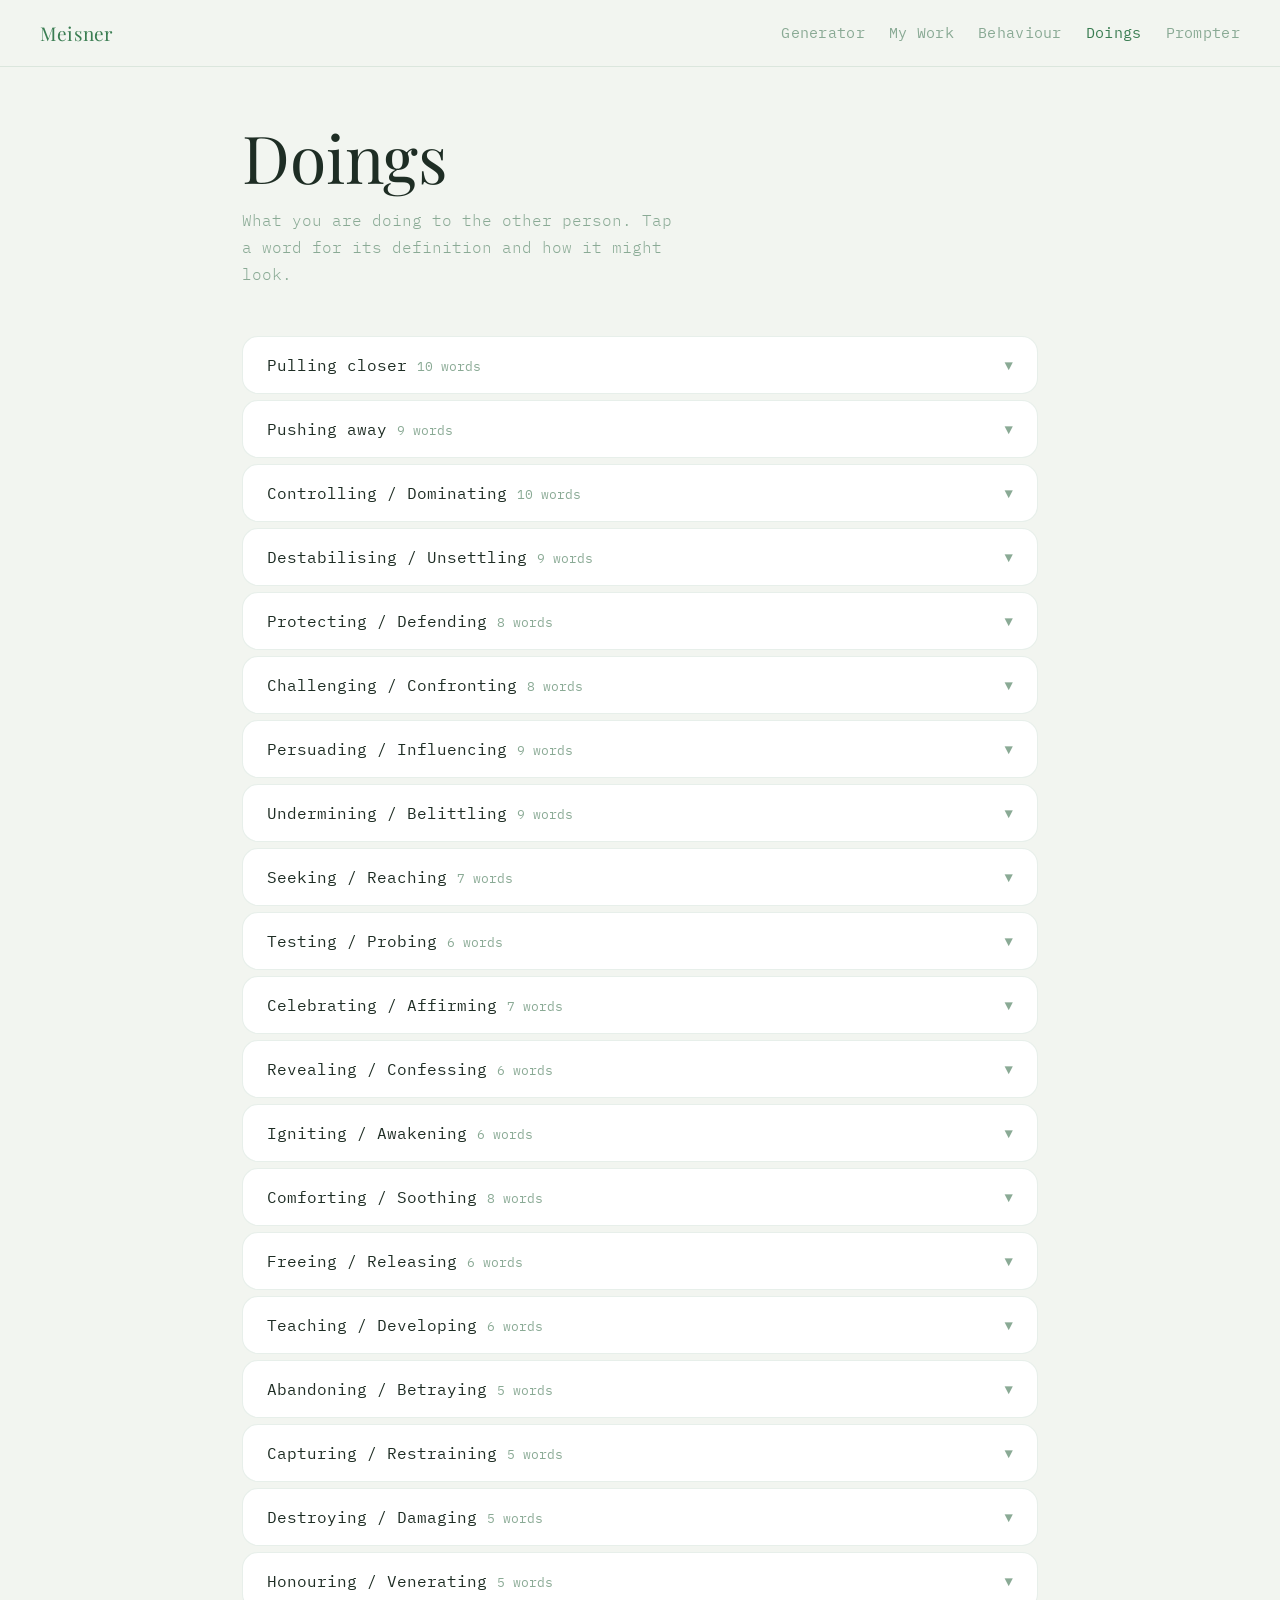
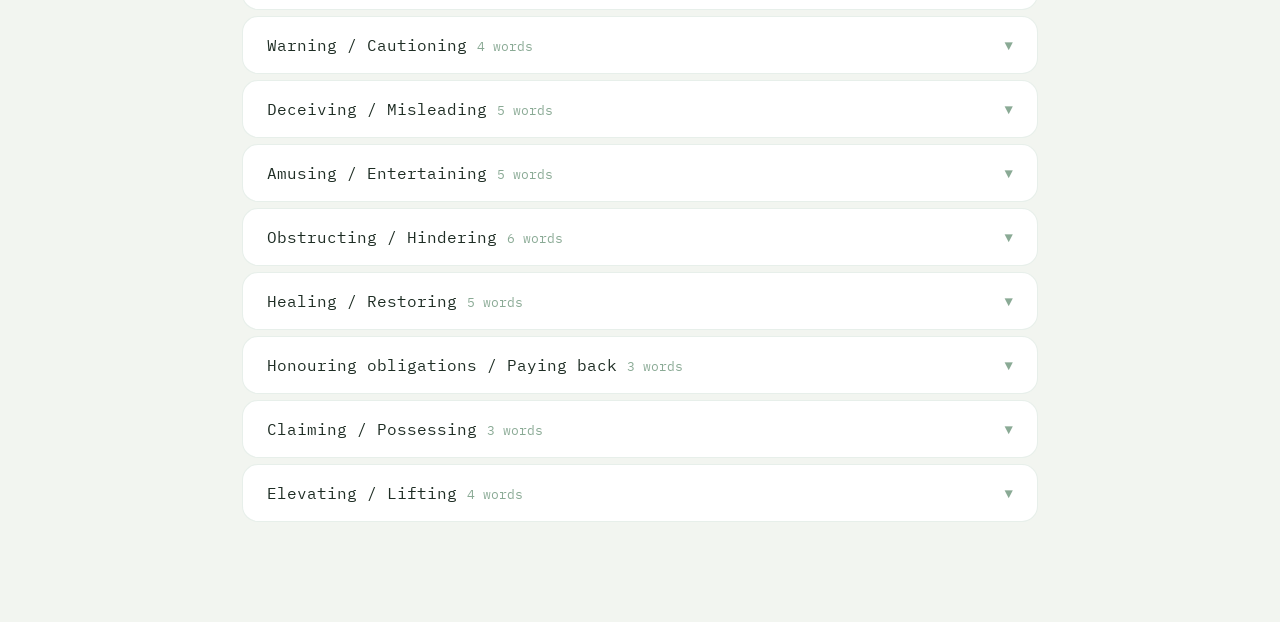
==== commit cac3180b: "Add files via upload" ====
--- a/doings.html
+++ b/doings.html
@@ -9,25 +9,9 @@
   <link href="https://fonts.googleapis.com/css2?family=Playfair+Display:ital,wght@0,400;0,500;1,400;1,500&family=IBM+Plex+Mono:wght@300;400;500&display=swap" rel="stylesheet">
   <link rel="stylesheet" href="style.css">
   <style>
-    .word-synonyms {
-      margin: 10px 0 14px;
-      line-height: 1.7;
-    }
-    .syn-label {
-      display: block;
-      font-family: var(--font-mono);
-      font-size: 10px;
-      letter-spacing: 0.1em;
-      text-transform: uppercase;
-      opacity: 0.5;
-      margin-bottom: 4px;
-    }
-    .syn-list {
-      font-family: var(--font-mono);
-      font-size: 12px;
-      font-weight: 300;
-      color: var(--text-dim);
-    }
+    .word-synonyms { margin: 10px 0 14px; line-height: 1.7; }
+    .syn-label { display: block; font-family: var(--font-mono); font-size: 10px; letter-spacing: 0.1em; text-transform: uppercase; opacity: 0.5; margin-bottom: 4px; }
+    .syn-list { font-family: var(--font-mono); font-size: 12px; font-weight: 300; color: var(--text-dim); }
   </style>
 </head>
 <body>
@@ -53,140 +37,239 @@
 <script>
 const CATEGORIES = [
   { name: "Pulling closer", words: [
-    { w: "attract", pos: "v.", def: "To cause to come to a place or participate in something; to draw by appealing to emotion or interest.", synonyms: ["allure","beckon","bewitch","captivate","charm","enchant","endear","engage","engross","enrapture","entice","entrance","fascinate","hold","hypnotise","interest","involve","mesmerise"], behaviours: ["Making yourself interesting or worth looking at","Holding their gaze a beat longer than usual","Smiling in a way that invites rather than performs","Moving into their eyeline deliberately"] },
-    { w: "charm", pos: "v.", def: "To delight greatly; to attract or influence as if by a magic spell; to gain or influence by pleasing means.", synonyms: ["allure","attract","beguile","captivate","delight","enamour","enchant","endear","entrance","fascinate","hypnotise","inveigle","mesmerise","rivet","spellbind","win"], behaviours: ["Laughing easily and inviting them to join","Finding and affirming something specific about them","Being easy and pleasurable to be around","Making them feel like the most interesting person in the room"] },
-    { w: "coax", pos: "v.", def: "To persuade someone gradually or gently to do something; to influence by gentle urging or flattery.", synonyms: ["beguile","cajole","entice","flatter","inveigle","lure","persuade","prevail upon","tempt","wheedle"], behaviours: ["Moving slowly toward what you want from them","Keeping your voice low and unthreatening","Waiting out their resistance instead of fighting it","Offering small reassurances as you lead them"] },
-    { w: "comfort", pos: "v.", def: "To ease the grief or distress of; to make someone feel less unhappy; to console or soothe.", synonyms: ["allay","alleviate","appease","assuage","calm","console","cradle","ease","hush","lull","mollify","pacify","quieten","relax","relieve","soothe","steady","still","tranquilise"], behaviours: ["Moving closer physically","Adjusting your tone to something quieter and steadier","Staying with them without trying to fix anything","Mirroring their pace rather than rushing them"] },
+    { w: "attract", pos: "v.", def: "To draw by appealing to emotion or interest; to cause to come closer.", synonyms: ["allure","beckon","bewitch","captivate","charm","enchant","endear","engage","engross","enrapture","entice","entrance","fascinate","hold","hypnotise","interest","mesmerise"], behaviours: ["Making yourself interesting or worth looking at","Holding their gaze a beat longer than usual","Smiling in a way that invites rather than performs","Moving into their eyeline deliberately"] },
+    { w: "charm", pos: "v.", def: "To delight greatly; to attract or influence as if by a magic spell.", synonyms: ["allure","attract","beguile","captivate","delight","enamour","enchant","endear","entrance","fascinate","hypnotise","inveigle","mesmerise","rivet","spellbind","win"], behaviours: ["Laughing easily and inviting them to join","Finding and affirming something specific about them","Being easy and pleasurable to be around","Making them feel like the most interesting person in the room"] },
+    { w: "coax", pos: "v.", def: "To persuade someone gradually or gently; to influence by gentle urging.", synonyms: ["beguile","cajole","entice","flatter","inveigle","lure","persuade","tempt","wheedle"], behaviours: ["Moving slowly toward what you want from them","Keeping your voice low and unthreatening","Waiting out their resistance instead of fighting it","Offering small reassurances as you lead them"] },
     { w: "entice", pos: "v.", def: "To attract by arousing hope or desire; to lure by offering pleasure or advantage.", synonyms: ["allure","attract","bait","beckon","beguile","bewitch","captivate","charm","coax","decoy","hook","inveigle","lure","seduce","snare","tempt","titillate"], behaviours: ["Hinting at something they want without fully revealing it","Making what you're offering seem desirable","Keeping just enough back to keep them interested","Using pleasure or possibility as a pull"] },
-    { w: "invite", pos: "v.", def: "To request the presence or participation of; to offer an opening or opportunity; to make welcome.", synonyms: ["attract","beckon","draw","engage","summon","welcome"], behaviours: ["Creating openings in the conversation for them","Making your body language accessible rather than closed","Gesturing toward what you're offering","Welcoming their presence or response"] },
-    { w: "reassure", pos: "v.", def: "To say or do something to remove the doubts or fears of; to restore confidence to.", synonyms: ["calm","comfort","console","encourage","hearten","inspirit","nerve","rally","reinforce","soothe","steady","strengthen"], behaviours: ["Holding eye contact steadily","Speaking slowly and clearly","Not reacting to their distress with your own","Staying in the scene when they expect you to leave"] },
-    { w: "soothe", pos: "v.", def: "To gently calm a person or their feelings; to relieve pain or distress; to reduce agitation.", synonyms: ["allay","alleviate","appease","assuage","calm","comfort","console","ease","hush","lull","mollify","pacify","placate","quieten","relax","relieve","settle","silence","still","sweeten","tranquilise"], behaviours: ["Slowing your own breath and pace","Keeping your voice soft and even","Not adding any pressure or urgency","Staying close but not demanding anything"] },
-    { w: "welcome", pos: "v.", def: "To greet with pleasure; to receive or accept with gladness; to make feel wanted.", synonyms: ["accept","acclaim","adopt","embrace","espouse","greet","hail","invite","meet","receive"], behaviours: ["Opening up your body language toward them","Showing genuine pleasure at their presence","Creating ease rather than formality","Making them feel they belong in the space with you"] },
-    { w: "woo", pos: "v.", def: "To seek the affection or favour of; to court; to try to gain the love or approval of someone.", synonyms: ["allure","attract","charm","court","enchant","enamour","entice","fascinate","flatter","lure","seduce","tempt","win"], behaviours: ["Paying close attention to what pleases them","Offering yourself in ways they'll value","Making them feel pursued without being pressured","Bringing effort and care to every interaction"] }
+    { w: "invite", pos: "v.", def: "To request the presence or participation of; to offer an opening or opportunity.", synonyms: ["attract","beckon","draw","engage","summon","welcome"], behaviours: ["Creating openings in the conversation for them","Making your body language accessible rather than closed","Gesturing toward what you're offering","Welcoming their presence or response"] },
+    { w: "seduce", pos: "v.", def: "To lead astray; to persuade into a departure from the expected; to entice away from virtue.", synonyms: ["allure","attract","beguile","bewitch","captivate","charm","coax","decoy","enchant","entice","inveigle","lure","tempt","titillate","win"], behaviours: ["Making your appeal feel irresistible and personal","Moving closer without declaring your intentions","Using warmth and pleasure to disarm resistance","Making them feel the choice is entirely theirs"] },
+    { w: "woo", pos: "v.", def: "To seek the affection or favour of; to court; to try to gain the love or approval of someone.", synonyms: ["allure","attract","charm","court","enchant","enamour","entice","fascinate","flatter","lure","seduce","tempt","win"], behaviours: ["Paying close attention to what pleases them","Offering yourself in ways they'll value","Making them feel pursued without being pressured","Bringing effort and care to every interaction"] },
+    { w: "beckon", pos: "v.", def: "To summon or signal by a gesture; to appear inviting or promising; to draw toward.", synonyms: ["allure","attract","bid","call","draw","entice","invite","lure","pull","signal","summon"], behaviours: ["Using a look or gesture that makes the invitation clear","Not demanding — making the pull feel like their own choice","Creating a space they can move into","Making yourself the thing worth moving toward"] },
+    { w: "captivate", pos: "v.", def: "To attract and hold by charm or excellence; to fascinate irresistibly.", synonyms: ["allure","arrest","attract","beguile","bewitch","bind","catch","charm","delight","enamour","enchant","endear","engage","engross","enrapture","enthral","entrance","fascinate","grip","hypnotise","intrigue","mesmerise","rivet","spellbind","win"], behaviours: ["Holding their complete attention without effort","Making the interaction feel singular and charged","Moving or speaking in a way that makes them want more","Making them forget there was anything else"] },
+    { w: "fascinate", pos: "v.", def: "To hold spellbound by an irresistible power; to be compelling and irresistibly interesting.", synonyms: ["absorb","allure","arrest","attract","beguile","bewitch","captivate","charm","delight","enchant","engross","enthral","entrance","grip","hypnotise","intrigue","mesmerise","rivet","spellbind","transfix"], behaviours: ["Presenting yourself or your subject with total belief","Making the other person feel they couldn't look away if they tried","Offering something they haven't seen before","Staying completely present — no flinching"] }
   ]},
   { name: "Pushing away", words: [
-    { w: "brush off", pos: "v.", def: "To rebuff or dismiss curtly; to treat as unimportant or unworthy of attention.", synonyms: ["discard","disregard","dismiss","flick","ignore","rebuff","reject","shun","snub","spurn"], behaviours: ["Responding with monosyllables","Not fully turning to face them","Moving past what they've said without engaging it","Treating their input as minor"] },
-    { w: "cold-shoulder", pos: "v.", def: "To deliberately ignore or exclude someone; to give someone the cold shoulder as a sign of displeasure.", synonyms: ["blank","cut","dismiss","exclude","freeze out","ignore","ostracise","rebuff","reject","shun","snub"], behaviours: ["Turning the body away","Not responding to bids for attention","Maintaining eye contact with anything except them","Treating them as if they're not there"] },
-    { w: "dismiss", pos: "v.", def: "To treat as unworthy of serious consideration; to send away or refuse to listen to.", synonyms: ["banish","bar","brush off","discard","disregard","eject","exclude","expel","ignore","rebuff","reject","remove","shun","spurn"], behaviours: ["Deflecting what they say with a short response","Moving on quickly","Treating their concern as minor","Offering no real acknowledgement of what they've brought"] },
-    { w: "freeze out", pos: "v.", def: "To exclude from participation or consideration by a cold or unfriendly manner; to make unwelcome.", synonyms: ["cold-shoulder","exclude","ignore","ostracise","rebuff","reject","shun"], behaviours: ["Becoming monosyllabic or entirely silent","Not initiating any contact","Responding to their attempts flatly","Making it clear without saying so that they are not welcome"] },
-    { w: "reject", pos: "v.", def: "To refuse to accept, submit to, believe, or make use of; to rebuff a person making an advance.", synonyms: ["abandon","brush off","decline","desert","discard","dismiss","ditch","drop","forsake","jilt","rebuff","refuse","relinquish","renounce","repudiate","shun","snub","spurn"], behaviours: ["Directly saying no to what they're offering","Pulling back from physical proximity","Making clear that what they've brought is not accepted","Leaving the space they were trying to share"] },
+    { w: "dismiss", pos: "v.", def: "To treat as unworthy of serious consideration; to send away or refuse to listen to.", synonyms: ["banish","brush off","discard","disregard","eject","exclude","expel","ignore","rebuff","reject","remove","shun","spurn"], behaviours: ["Deflecting what they say with a short response","Moving on quickly","Treating their concern as minor","Offering no real acknowledgement of what they've brought"] },
+    { w: "reject", pos: "v.", def: "To refuse to accept or make use of; to rebuff a person making an advance.", synonyms: ["abandon","brush off","decline","desert","discard","dismiss","ditch","drop","forsake","jilt","rebuff","refuse","relinquish","renounce","repudiate","shun","snub","spurn"], behaviours: ["Directly saying no to what they're offering","Pulling back from physical proximity","Making clear that what they've brought is not accepted","Leaving the space they were trying to share"] },
+    { w: "withhold", pos: "v.", def: "To refrain from giving or allowing; to hold back something desired or expected.", synonyms: ["conceal","deny","harbour","hide","hold back","keep back","refuse","retain","suppress"], behaviours: ["Pausing before giving information or response","Giving partial answers","Staying quiet when they expect you to speak","Making them work for what you could easily give"] },
+    { w: "freeze out", pos: "v.", def: "To exclude from participation by a cold manner; to make unwelcome.", synonyms: ["cold-shoulder","exclude","ignore","ostracise","rebuff","reject","shun"], behaviours: ["Becoming monosyllabic or entirely silent","Not initiating any contact","Responding to their attempts flatly","Making it clear without saying so that they are not welcome"] },
+    { w: "cold-shoulder", pos: "v.", def: "To deliberately ignore or exclude someone; to give someone the cold shoulder.", synonyms: ["blank","cut","dismiss","exclude","freeze out","ignore","ostracise","rebuff","reject","shun","snub"], behaviours: ["Turning the body away","Not responding to bids for attention","Maintaining eye contact with anything except them","Treating them as if they're not there"] },
     { w: "shut out", pos: "v.", def: "To keep out or exclude; to prevent from entering or participating; to bar access.", synonyms: ["bar","block","debar","exclude","forbid","obstruct","prevent"], behaviours: ["Becoming impenetrable to their attempts","Refusing to let what they're saying land","Turning away every bid","Keeping something hidden that they want to reach"] },
-    { w: "withhold", pos: "v.", def: "To refrain from giving, granting, or allowing; to hold back something that is desired or expected.", synonyms: ["conceal","deny","harbour","hide","hold back","keep back","refuse","retain","suppress"], behaviours: ["Pausing before giving information or response","Giving partial answers","Staying quiet when they expect you to speak","Making them work for what you could easily give"] }
+    { w: "abandon", pos: "v.", def: "To leave completely and finally; to forsake utterly; to desert with no intention of returning.", synonyms: ["desert","discard","ditch","drop","dump","forsake","jilt","leave","reject","relinquish","renounce","shun","snub","surrender"], behaviours: ["Leaving the space they're in without looking back","Withdrawing all attention and care at once","Not responding to their attempts to re-establish contact","Making the break absolute"] },
+    { w: "ignore", pos: "v.", def: "To refuse to take notice of; to disregard intentionally; to give no attention to.", synonyms: ["blank","brush off","cut","disregard","exclude","neglect","overlook","rebuff","shun","snub"], behaviours: ["Continuing what you're doing as if they haven't spoken","Letting their words land in silence","Not turning to face them","Making them feel invisible in the space"] },
+    { w: "snub", pos: "v.", def: "To rebuke or ignore pointedly and contemptuously; to treat with contemptuous disregard.", synonyms: ["brush off","cold-shoulder","cut","dismiss","ignore","rebuff","reject","slight","spurn"], behaviours: ["Turning away at the moment they expect engagement","Responding with barely a word","Making the slight very deliberate and visible","Not softening it or offering anything to follow"] }
   ]},
   { name: "Controlling / Dominating", words: [
-    { w: "command", pos: "v.", def: "To direct authoritatively; to have at one's disposal; to exercise a dominating influence over.", synonyms: ["bid","call","charge","compel","control","dictate","direct","dominate","enforce","govern","guide","instruct","lead","manage","order","oversee","regulate","rule","shepherd","steer"], behaviours: ["Speaking in declarative statements rather than requests","Not waiting for agreement before moving forward","Taking up space physically","Making decisions that include them without asking"] },
-    { w: "corner", pos: "v.", def: "To force into a position from which escape is difficult; to drive into a situation offering no escape.", synonyms: ["beleaguer","box in","cage","confine","constrain","entrap","force","hem in","obstruct","pen","trap"], behaviours: ["Closing physical or conversational exits","Pressing a subject they keep trying to leave","Not letting them redirect or deflect","Making the pressure consistent until they stop"] },
-    { w: "dominate", pos: "v.", def: "To exert the supreme determining or guiding influence over; to overlook from a superior position; to prevail.", synonyms: ["command","control","direct","drive","govern","lead","master","monopolise","oppress","overpower","prevail","rule","subjugate","tyrannise"], behaviours: ["Speaking first and last","Taking up physical space deliberately","Interrupting or overriding","Making your presence the largest thing in the room"] },
+    { w: "command", pos: "v.", def: "To direct authoritatively; to exercise a dominating influence over.", synonyms: ["bid","call","charge","compel","control","dictate","direct","dominate","enforce","govern","guide","instruct","lead","manage","order","oversee","regulate","rule","shepherd","steer"], behaviours: ["Speaking in declarative statements rather than requests","Not waiting for agreement before moving forward","Taking up space physically","Making decisions that include them without asking"] },
+    { w: "dominate", pos: "v.", def: "To exert the supreme determining influence over; to prevail over.", synonyms: ["command","control","direct","drive","govern","lead","master","monopolise","oppress","overpower","prevail","rule","subjugate","tyrannise"], behaviours: ["Speaking first and last","Taking up physical space deliberately","Interrupting or overriding","Making your presence the largest thing in the room"] },
+    { w: "manipulate", pos: "v.", def: "To control or influence cleverly or unscrupulously; to manage or use skilfully in an unfair way.", synonyms: ["control","exploit","guide","handle","influence","manoeuvre","operate","orchestrate","steer","use","work"], behaviours: ["Framing things to make your preferred outcome seem inevitable","Using their fears or hopes against them","Appearing to give them a choice while guiding only one direction","Rewarding compliance and withdrawing from resistance"] },
+    { w: "pressure", pos: "v.", def: "To coerce or persuade by applying moral force; to compel psychologically.", synonyms: ["badger","bludgeon","coerce","compel","constrain","drive","force","goad","impel","nag","oblige","oppress","press","push","squeeze","tyrannise"], behaviours: ["Coming back to the same point repeatedly","Not accepting their resistance as final","Increasing the weight of what you're asking as they resist","Making the cost of not complying feel real"] },
+    { w: "steer", pos: "v.", def: "To guide or control the movement or course of; to direct the course of action.", synonyms: ["channel","conduct","control","direct","drive","engineer","guide","lead","manoeuvre","navigate","pilot","shepherd"], behaviours: ["Asking questions that lead toward your destination","Introducing information that shifts their thinking","Subtly redirecting when they go off course","Keeping them moving without showing the map"] },
     { w: "impose", pos: "v.", def: "To establish or apply as compulsory; to force someone to accept or deal with something.", synonyms: ["compel","demand","dictate","enforce","force","levy","oblige","order","press","require"], behaviours: ["Not waiting to be welcomed before entering a conversation or space","Asserting your preferences over theirs","Making your needs the organising principle of the scene","Treating your perspective as correct by default"] },
-    { w: "intimidate", pos: "v.", def: "To make timid or fearful; to compel or deter by or as if by threats; to fill with fear.", synonyms: ["browbeat","bully","coerce","cow","daunt","frighten","harass","hector","menace","overawe","scare","terrorise","threaten"], behaviours: ["Moving toward them when the conversation resists you","Lowering your voice to something quiet but serious","Holding the pause past comfort","Making them aware of what you could do"] },
-    { w: "manipulate", pos: "v.", def: "To control or influence cleverly or unscrupulously; to manage or use skilfully, often in an unfair way.", synonyms: ["control","exploit","guide","handle","influence","manoeuvre","operate","orchestrate","steer","use","work"], behaviours: ["Framing things to make your preferred outcome seem inevitable","Using their fears or hopes against them","Appearing to give them a choice while guiding only one direction","Rewarding compliance and withdrawing from resistance"] },
-    { w: "pressure", pos: "v.", def: "To coerce or persuade by applying moral force; to apply psychological force to someone to act in a certain way.", synonyms: ["badger","bludgeon","coerce","compel","constrain","drive","force","goad","impel","nag","oblige","oppress","press","push","squeeze","trouble","tyrannise"], behaviours: ["Coming back to the same point repeatedly","Not accepting their resistance as final","Increasing the weight of what you're asking as they resist","Making the cost of not complying feel real"] },
-    { w: "steer", pos: "v.", def: "To guide or control the movement or course of; to direct the course of action of.", synonyms: ["channel","conduct","control","direct","drive","engineer","guide","lead","manoeuvre","navigate","pilot","shepherd"], behaviours: ["Asking questions that lead toward your destination","Introducing information that shifts their thinking","Subtly redirecting when they go off course","Keeping them moving without showing the map"] }
+    { w: "corner", pos: "v.", def: "To force into a position from which escape is difficult; to drive into a trap.", synonyms: ["beleaguer","box in","cage","confine","constrain","entrap","force","hem in","obstruct","trap"], behaviours: ["Closing physical or conversational exits","Pressing a subject they keep trying to leave","Not letting them redirect or deflect","Making the pressure consistent until they stop"] },
+    { w: "intimidate", pos: "v.", def: "To make timid or fearful; to compel or deter by threats; to fill with fear.", synonyms: ["browbeat","bully","coerce","cow","daunt","frighten","harass","hector","menace","overawe","scare","terrorise","threaten"], behaviours: ["Moving toward them when the conversation resists you","Lowering your voice to something quiet but serious","Holding the pause past comfort","Making them aware of what you could do"] },
+    { w: "subjugate", pos: "v.", def: "To bring under control or dominion; to make subservient; to overpower and bring into submission.", synonyms: ["break","conquer","control","crush","defeat","dominate","enslave","master","oppress","overpower","overwhelm","subdue","suppress","vanquish"], behaviours: ["Making them aware that they are under your authority","Responding to resistance with increased force","Reducing every attempt at independence","Making compliance feel like the only option"] },
+    { w: "oppress", pos: "v.", def: "To weigh heavily upon; to overpower or overwhelm; to subject to harsh authority.", synonyms: ["abuse","burden","crush","dominate","enslave","exploit","harass","intimidate","persecute","repress","subjugate","suppress","tyrannise"], behaviours: ["Making your authority felt without ever being challenged","Keeping them under a weight that is always present","Refusing to acknowledge their discomfort","Making their freedom contingent on your approval"] }
   ]},
   { name: "Destabilising / Unsettling", words: [
-    { w: "agitate", pos: "v.", def: "To disturb or excite emotionally; to arouse concern or unease; to stir up.", synonyms: ["alarm","annoy","badger","bother","confuse","disturb","excite","fluster","fret","goad","harass","harry","hassle","irk","irritate","nag","needle","perturb","pester","plague","provoke","rattle","rile","ruffle","stir","trouble","unsettle","vex","worry"], behaviours: ["Bringing up things they'd rather leave alone","Moving unpredictably so they can't settle","Keeping the conversation off-balance","Not letting any moment fully land before introducing the next"] },
-    { w: "challenge", pos: "v.", def: "To dispute or call into question; to confront or defy boldly; to invite into competition or contest.", synonyms: ["combat","compete","confront","contest","dare","defy","dispute","face","fight","question","resist","rival","test"], behaviours: ["Meeting their assertions with questions or resistance","Staying steady even when they push back","Not accepting the premise of what they're offering","Making them defend something they thought was settled"] },
-    { w: "embarrass", pos: "v.", def: "To cause to feel self-conscious or ill at ease; to disconcert; to put in an awkward situation.", synonyms: ["abash","confound","deflate","disconcert","discomfit","faze","fluster","flummox","humiliate","mortify","shame","unsettle"], behaviours: ["Naming something they'd kept quiet","Pointing to their discomfort without mercy","Putting them in a position where they can't hide","Making their private thing public"] },
-    { w: "expose", pos: "v.", def: "To make known; to reveal the guilt or wrongdoing of; to leave without shelter or protection.", synonyms: ["bare","betray","bring to light","disclose","display","exhibit","reveal","show up","strip","uncover","unmask","unveil"], behaviours: ["Naming what they're actually doing beneath what they're pretending","Bringing forward evidence they can't dispute","Making the thing they're hiding visible to others","Stripping back the performance to what's underneath"] },
-    { w: "humiliate", pos: "v.", def: "To cause to feel shame and loss of dignity; to lower the pride or self-respect of.", synonyms: ["abase","abash","belittle","crush","debase","degrade","demean","disgrace","dishonour","flatten","humble","lower","mortify","shame","squash"], behaviours: ["Pointing to their failure or inadequacy directly","Refusing to let them recover or save face","Making an example of them","Treating their vulnerability as something to use against them"] },
-    { w: "mock", pos: "v.", def: "To treat with contempt or ridicule; to imitate in derision; to make fun of.", synonyms: ["ape","caricature","deride","imitate","impersonate","jeer","lampoon","mimic","mirror","parody","ridicule","satirise","scoff","send up","sneer","taunt"], behaviours: ["Repeating what they've said in a way that makes it absurd","Using tone to undermine the sincerity of what they've offered","Laughing at rather than with","Making their earnestness feel foolish"] },
-    { w: "needle", pos: "v.", def: "To provoke or tease by persistent irritation; to goad repeatedly with petty criticisms.", synonyms: ["aggravate","annoy","bait","badger","goad","harass","hassle","heckle","hound","irk","irritate","nag","pester","prick","prod","provoke","tease","torment","vex"], behaviours: ["Returning to the same sore spot with lightness","Making comments that are technically fine but land badly","Watching for the reaction and doing it again","Keeping it just below the level of obvious attack"] },
-    { w: "provoke", pos: "v.", def: "To incite to anger or resentment; to stir up deliberately; to call forth a reaction.", synonyms: ["agitate","aggravate","anger","annoy","bait","challenge","dare","excite","exasperate","goad","incite","inflame","infuriate","instigate","irritate","kindle","needle","rile","rouse","stimulate","stir","stoke","taunt","tease","trigger","vex","wind up"], behaviours: ["Saying something that you know will get a rise","Pushing into territory they're protective of","Escalating until they break composure","Staying calm yourself while they heat up"] },
-    { w: "shame", pos: "v.", def: "To cause to feel shame; to bring disgrace upon; to cause to feel dishonour or humiliation.", synonyms: ["abase","abash","belittle","crush","debase","degrade","demean","disgrace","dishonour","embarrass","humble","humiliate","lower","mortify"], behaviours: ["Naming what they did in clear moral terms","Refusing to let them minimise it","Holding them in the discomfort of having been seen doing wrong","Invoking what others would think"] },
-    { w: "unsettle", pos: "v.", def: "To disturb the composure or peace of mind of; to make uneasy; to displace from a settled condition.", synonyms: ["agitate","alarm","bewilder","confound","confuse","disconcert","disturb","perplex","rattle","rock","shake","startle","trouble","unnerve","upset","worry"], behaviours: ["Raising questions about things they thought were resolved","Behaving unexpectedly","Introducing information that doesn't fit what they thought was true","Making them uncertain about the ground they're standing on"] }
+    { w: "agitate", pos: "v.", def: "To disturb or excite emotionally; to arouse concern or unease; to stir up.", synonyms: ["alarm","annoy","confuse","disturb","excite","fluster","goad","harass","harry","hassle","irk","irritate","nag","needle","perturb","pester","plague","provoke","rattle","rile","ruffle","stir","trouble","unsettle","vex","worry"], behaviours: ["Bringing up things they'd rather leave alone","Moving unpredictably so they can't settle","Keeping the conversation off-balance","Not letting any moment fully land before introducing the next"] },
+    { w: "challenge", pos: "v.", def: "To dispute or call into question; to confront or defy boldly.", synonyms: ["combat","contest","dare","defy","dispute","face","fight","question","resist","test"], behaviours: ["Meeting their assertions with questions or resistance","Staying steady even when they push back","Not accepting the premise of what they're offering","Making them defend something they thought was settled"] },
+    { w: "provoke", pos: "v.", def: "To incite to anger or resentment; to stir up deliberately; to call forth a reaction.", synonyms: ["agitate","aggravate","anger","annoy","bait","dare","excite","exasperate","goad","incite","inflame","infuriate","irritate","kindle","needle","rile","rouse","stimulate","stir","stoke","taunt","tease","trigger","vex"], behaviours: ["Saying something that you know will get a rise","Pushing into territory they're protective of","Escalating until they break composure","Staying calm yourself while they heat up"] },
+    { w: "needle", pos: "v.", def: "To provoke by persistent irritation; to goad repeatedly with petty criticisms.", synonyms: ["aggravate","annoy","bait","badger","goad","harass","hassle","heckle","hound","irk","irritate","nag","pester","prick","prod","provoke","tease","torment","vex"], behaviours: ["Returning to the same sore spot with lightness","Making comments that are technically fine but land badly","Watching for the reaction and doing it again","Keeping it just below the level of obvious attack"] },
+    { w: "unsettle", pos: "v.", def: "To disturb the composure or peace of mind of; to displace from a settled condition.", synonyms: ["agitate","alarm","bewilder","confound","confuse","disconcert","disturb","perplex","rattle","rock","shake","startle","trouble","unnerve","upset","worry"], behaviours: ["Raising questions about things they thought were resolved","Behaving unexpectedly","Introducing information that doesn't fit what they thought was true","Making them uncertain about the ground they're standing on"] },
+    { w: "destabilise", pos: "v.", def: "To make unstable; to upset the stability of; to throw into disorder or uncertainty.", synonyms: ["confound","derange","dismantle","disorient","disturb","overthrow","rock","shake","subvert","unbalance","undermine","unnerve","unsettle","upset","weaken"], behaviours: ["Pulling the certainty out from under what they've said","Making their foundation feel unreliable","Introducing the unexpected just as they've settled","Making them question what they thought they knew"] },
+    { w: "disorient", pos: "v.", def: "To cause to lose one's sense of direction, position, or clarity; to confuse.", synonyms: ["baffle","bewilder","confound","confuse","daze","disconcert","distract","dizzy","flummox","muddle","perplex","unsettle","upset"], behaviours: ["Changing direction mid-conversation without warning","Introducing new information that contradicts what came before","Moving in ways that make it hard to track you","Making the familiar feel suddenly strange"] },
+    { w: "embarrass", pos: "v.", def: "To cause to feel self-conscious or ill at ease; to disconcert.", synonyms: ["abash","confound","deflate","disconcert","discomfit","faze","fluster","flummox","humiliate","mortify","shame","unsettle"], behaviours: ["Naming something they'd kept quiet","Pointing to their discomfort without mercy","Putting them in a position where they can't hide","Making their private thing public"] },
+    { w: "expose", pos: "v.", def: "To make known; to reveal the guilt or wrongdoing of; to leave without shelter or protection.", synonyms: ["bare","betray","disclose","display","exhibit","reveal","show up","strip","uncover","unmask","unveil"], behaviours: ["Naming what they're actually doing beneath what they're pretending","Bringing forward evidence they can't dispute","Making the thing they're hiding visible to others","Stripping back the performance to what's underneath"] }
   ]},
   { name: "Protecting / Defending", words: [
     { w: "defend", pos: "v.", def: "To protect from harm or danger; to maintain against opposition; to speak or act in support of.", synonyms: ["champion","guard","preserve","protect","reinforce","safeguard","screen","secure","shield","support","uphold"], behaviours: ["Putting yourself between them and threat","Speaking on their behalf","Absorbing impact so they don't have to","Making clear that you will not let what's threatening them through"] },
-    { w: "guard", pos: "v.", def: "To protect from harm; to watch over so as to prevent escape, violence, or indiscretion; to be watchful.", synonyms: ["chaperon","conduct","defend","escort","patrol","preserve","protect","safeguard","screen","secure","shelter","shield","watch over"], behaviours: ["Scanning the situation on their behalf","Positioning yourself as a barrier","Staying present even when they don't seem to need it","Intercepting before harm reaches them"] },
-    { w: "nurture", pos: "v.", def: "To care for and encourage the growth or development of; to cherish and promote development.", synonyms: ["care for","cherish","cultivate","develop","encourage","feed","foster","help","maintain","nourish","raise","rear","strengthen","support","sustain","tend","train"], behaviours: ["Anticipating what they need before they ask","Creating conditions for them to feel safe","Responding to small signals of need","Investing in their long-term flourishing, not just the immediate"] },
+    { w: "guard", pos: "v.", def: "To protect from harm; to watch over so as to prevent escape, violence, or indiscretion.", synonyms: ["chaperon","conduct","defend","escort","patrol","preserve","protect","safeguard","screen","secure","shelter","shield","watch over"], behaviours: ["Scanning the situation on their behalf","Positioning yourself as a barrier","Staying present even when they don't seem to need it","Intercepting before harm reaches them"] },
     { w: "protect", pos: "v.", def: "To cover or shield from exposure, injury, damage, or destruction; to guard from attack.", synonyms: ["cover","defend","guard","insulate","keep","look after","preserve","safeguard","screen","secure","shelter","shield"], behaviours: ["Stepping in when something threatens","Managing what they're exposed to","Absorbing risk on their behalf","Making yourself a barrier between them and what could hurt them"] },
-    { w: "shield", pos: "v.", def: "To protect with or as if with a shield; to protect from danger or criticism; to serve as a screen.", synonyms: ["block","conceal","cover","defend","enclose","guard","hide","protect","screen","shelter"], behaviours: ["Standing in front of something they can't see coming","Filtering information that could wound them","Taking the blow yourself","Keeping your body or words between them and threat"] },
+    { w: "shelter", pos: "v.", def: "To provide cover from something threatening or harmful; to give refuge from danger.", synonyms: ["conceal","cover","defend","guard","harbour","house","protect","screen","shield"], behaviours: ["Creating a physical or emotional cover around them","Keeping harm at a distance before it reaches","Moving so that you are between them and threat","Giving them somewhere to be without cost or condition"] },
+    { w: "shield", pos: "v.", def: "To protect with or as if with a shield; to protect from danger or criticism.", synonyms: ["block","conceal","cover","defend","enclose","guard","hide","protect","screen","shelter"], behaviours: ["Standing in front of something they can't see coming","Filtering information that could wound them","Taking the blow yourself","Keeping your body or words between them and threat"] },
     { w: "steady", pos: "v.", def: "To make or keep firm or stable; to calm or stabilise; to support in position.", synonyms: ["anchor","balance","brace","calm","compose","fortify","ground","level","moderate","normalise","regulate","secure","settle","stabilise"], behaviours: ["Moving slowly and calmly around them","Speaking with even, unhurried rhythm","Not reacting to their chaos with your own","Remaining constant when things shift"] },
-    { w: "support", pos: "v.", def: "To keep from falling, sinking, or slipping; to maintain by providing what is needed; to endure bravely.", synonyms: ["abet","aid","assist","back","bolster","champion","cultivate","develop","encourage","endorse","foster","fund","further","help","maintain","nourish","nurture","promote","reinforce","second","sponsor","sustain","uphold"], behaviours: ["Staying present without taking over","Offering your steadiness when they're wobbling","Providing what they need to keep going","Not leaving even when it's difficult"] }
+    { w: "support", pos: "v.", def: "To keep from falling; to maintain by providing what is needed; to endure bravely.", synonyms: ["abet","aid","assist","back","bolster","champion","cultivate","encourage","endorse","foster","further","help","maintain","nourish","nurture","promote","reinforce","second","sponsor","sustain","uphold"], behaviours: ["Staying present without taking over","Offering your steadiness when they're wobbling","Providing what they need to keep going","Not leaving even when it's difficult"] },
+    { w: "rescue", pos: "v.", def: "To free from confinement or danger; to save from a harmful situation.", synonyms: ["deliver","disengage","disentangle","extricate","free","liberate","recover","redeem","release","relieve","retrieve","save","unchain"], behaviours: ["Moving toward them when everyone else has backed off","Acting before they have to ask","Removing the thing that's trapping them","Making the relief of being got-to visible in you"] }
   ]},
   { name: "Challenging / Confronting", words: [
-    { w: "accuse", pos: "v.", def: "To charge with a fault or offence; to find fault with; to hold responsible.", synonyms: ["arraign","blame","charge","cite","condemn","defame","denounce","disparage","expose","impeach","implicate","indict","incriminate","prosecute"], behaviours: ["Stating what you believe they did without softening it","Holding them in eye contact","Not accepting denial as a resolution","Making them respond to something specific"] },
-    { w: "confront", pos: "v.", def: "To face especially in challenge; to cause to meet; to bring face to face with something that must be dealt with.", synonyms: ["accost","brave","challenge","check","clash","combat","cross","dispute","face","fight","meet","oppose","resist","stand up to","take on"], behaviours: ["Moving toward the thing, not around it","Not allowing the subject to be changed","Staying in it when they try to exit","Naming what's happening plainly"] },
-    { w: "demand", pos: "v.", def: "To ask authoritative or with urgency; to require as necessary; to call for something urgently and firmly.", synonyms: ["call for","claim","command","compel","exact","enforce","force","impose","insist","order","press","require","stipulate"], behaviours: ["Stating what you need with no negotiation built in","Not moving until you get a response","Making the cost of not answering clear","Treating their compliance as non-optional"] },
-    { w: "grill", pos: "v.", def: "To question intensely; to subject to a severe or prolonged examination or interrogation.", synonyms: ["cross-examine","interrogate","interview","investigate","probe","pump","query","question","quiz","scrutinise"], behaviours: ["Asking follow-up questions to every answer","Pointing to inconsistencies","Not accepting vague responses","Keeping the heat on through sustained attention"] },
-    { w: "press", pos: "v.", def: "To exert pressure on; to urge someone insistently; to pursue with earnest effort or insistence.", synonyms: ["beleaguer","compel","constrain","drive","enforce","exert","force","impel","insist","pester","push","squeeze","urge"], behaviours: ["Returning to the point when they deflect","Increasing the urgency over time","Not accepting the first answer as sufficient","Making it clear that you're not done"] },
-    { w: "probe", pos: "v.", def: "To search into and explore with a probe; to investigate thoroughly; to examine with searching questions.", synonyms: ["cross-examine","grill","interrogate","investigate","plumb","pump","query","question","quiz","research","search","scrutinise","study","test"], behaviours: ["Asking questions from different angles","Watching reactions as much as words","Moving slowly into sensitive territory","Following threads the other person seems reluctant to pull"] }
+    { w: "accuse", pos: "v.", def: "To charge with a fault or offence; to hold responsible.", synonyms: ["arraign","blame","charge","cite","condemn","defame","denounce","expose","impeach","implicate","indict","incriminate","prosecute"], behaviours: ["Stating what you believe they did without softening it","Holding them in eye contact","Not accepting denial as a resolution","Making them respond to something specific"] },
+    { w: "confront", pos: "v.", def: "To face especially in challenge; to bring face to face with something that must be dealt with.", synonyms: ["accost","brave","challenge","clash","combat","cross","dispute","face","fight","meet","oppose","resist","stand up to","take on"], behaviours: ["Moving toward the thing, not around it","Not allowing the subject to be changed","Staying in it when they try to exit","Naming what's happening plainly"] },
+    { w: "demand", pos: "v.", def: "To ask with authority or urgency; to require as necessary; to call for urgently and firmly.", synonyms: ["call for","claim","command","compel","exact","enforce","force","impose","insist","order","press","require","stipulate"], behaviours: ["Stating what you need with no negotiation built in","Not moving until you get a response","Making the cost of not answering clear","Treating their compliance as non-optional"] },
+    { w: "grill", pos: "v.", def: "To question intensely; to subject to severe or prolonged interrogation.", synonyms: ["cross-examine","interrogate","interview","investigate","probe","pump","query","question","quiz","scrutinise"], behaviours: ["Asking follow-up questions to every answer","Pointing to inconsistencies","Not accepting vague responses","Keeping the heat on through sustained attention"] },
+    { w: "press", pos: "v.", def: "To exert pressure on; to urge someone insistently; to pursue with earnest insistence.", synonyms: ["beleaguer","compel","constrain","drive","enforce","exert","force","impel","insist","pester","push","squeeze","urge"], behaviours: ["Returning to the point when they deflect","Increasing the urgency over time","Not accepting the first answer as sufficient","Making it clear that you're not done"] },
+    { w: "probe", pos: "v.", def: "To investigate thoroughly; to examine with searching questions; to search into with a view to discovery.", synonyms: ["cross-examine","grill","interrogate","investigate","plumb","pump","query","question","quiz","research","scrutinise","study"], behaviours: ["Asking questions from different angles","Watching reactions as much as words","Moving slowly into sensitive territory","Following threads the other person seems reluctant to pull"] },
+    { w: "interrogate", pos: "v.", def: "To question closely and formally; to examine by asking a series of questions.", synonyms: ["catechise","cross-examine","grill","investigate","probe","pump","query","question","quiz"], behaviours: ["Moving through questions without pause","Treating every answer as provisional","Making it clear that you will reach the truth","Staying completely still while they talk"] },
+    { w: "challenge", pos: "v.", def: "To dispute or call into question; to dare to undertake or prove something.", synonyms: ["combat","contest","dare","defy","dispute","face","fight","oppose","question","resist","test"], behaviours: ["Looking them in the eye and not backing down","Making the disagreement direct and plain","Holding your ground even when they push back","Refusing to let the easy version stand"] }
   ]},
   { name: "Persuading / Influencing", words: [
     { w: "appeal", pos: "v.", def: "To make an earnest request; to arouse a sympathetic response; to call on another for support.", synonyms: ["beg","beseech","call upon","entreat","implore","invoke","petition","plead","press","request","solicit","supplicate"], behaviours: ["Invoking what they care about as a reason","Making your need visible and specific","Connecting your request to something they believe in","Asking from genuine need rather than demand"] },
     { w: "cajole", pos: "v.", def: "To persuade by flattery or wheedling; to coax; to deceive with soothing words.", synonyms: ["beguile","butter up","charm","coax","compliment","court","entice","flatter","inveigle","lure","wheedle"], behaviours: ["Being charming and light rather than serious","Complimenting them into cooperation","Making the thing seem fun or easy","Keeping pressure but keeping it enjoyable"] },
     { w: "convince", pos: "v.", def: "To bring by argument to belief or a course of action; to persuade by argument or evidence.", synonyms: ["assure","bring around","convert","move","persuade","prevail upon","satisfy","sway","win over"], behaviours: ["Making your case clearly and specifically","Addressing their objections","Providing evidence or logic","Staying patient enough to let the argument land"] },
-    { w: "encourage", pos: "v.", def: "To inspire with courage, spirit, or hope; to spur on; to give help or patronage to.", synonyms: ["abet","advise","aid","animate","applaud","assist","back","befriend","boost","champion","cheer","comfort","cultivate","embolden","endorse","enliven","excite","fire","fortify","galvanise","gladden","hearten","help","ignite","inspire","invigorate","jolly","lift","motivate","nerve","nourish","nurture","praise","promote","raise","rally","reassure","reinforce","spur","strengthen","sustain","uplift","urge","vitalise"], behaviours: ["Naming what's possible for them","Expressing belief in their ability","Staying present and warm as they attempt something difficult","Responding to their progress positively"] },
-    { w: "inspire", pos: "v.", def: "To influence, move, or guide; to exert an animating, enlivening, or exalting influence on.", synonyms: ["activate","animate","arouse","awaken","brighten","drive","electrify","elate","embolden","energise","enliven","enthuse","excite","exhilarate","fire","freshen","galvanise","generate","hearten","ignite","impel","inflame","inspirit","invigorate","kindle","light","motivate","move","provoke","quicken","rouse","spark","spur","stimulate","stir","stoke","strengthen","thrill","trigger","uplift","vitalise"], behaviours: ["Speaking from genuine belief","Making what you're describing feel real and achievable","Letting your own feeling show so it becomes contagious","Connecting the immediate to something bigger"] },
-    { w: "nudge", pos: "v.", def: "To push gently; to prod or poke so as to seek attention; to encourage forward movement by small pressure.", synonyms: ["elbow","jab","jog","poke","prod","propel","prompt","push","shove","stimulate","stir"], behaviours: ["Mentioning the thing lightly and leaving space","Making the option available without requiring them to take it","Small movements in the preferred direction","Making them feel the idea was almost their own"] },
-    { w: "urge", pos: "v.", def: "To advocate or demand with earnestness; to try to persuade; to push forward by compelling force.", synonyms: ["advocate","animate","arouse","champion","compel","drive","encourage","enforce","exhort","force","goad","impel","incite","induce","inspire","instigate","motivate","move","persuade","prod","promote","push","quicken","rally","rouse","spur","stimulate","stir","trigger","vitalise"], behaviours: ["Coming forward with energy toward what you want","Making the stakes of not doing it visible","Repeating the request with increasing feeling","Letting your need or belief show"] }
+    { w: "encourage", pos: "v.", def: "To inspire with courage, spirit, or hope; to spur on; to give help or patronage to.", synonyms: ["abet","aid","animate","applaud","assist","back","boost","champion","cheer","cultivate","embolden","endorse","enliven","excite","fire","fortify","galvanise","gladden","hearten","help","inspire","invigorate","jolly","lift","motivate","nourish","nurture","praise","promote","rally","reassure","reinforce","spur","strengthen","sustain","uplift","urge"], behaviours: ["Naming what's possible for them","Expressing belief in their ability","Staying present and warm as they attempt something difficult","Responding to their progress positively"] },
+    { w: "inspire", pos: "v.", def: "To influence, move, or guide; to exert an animating, enlivening influence on.", synonyms: ["activate","animate","arouse","awaken","brighten","drive","electrify","elate","embolden","energise","enliven","enthuse","excite","exhilarate","fire","galvanise","hearten","ignite","impel","inflame","inspirit","invigorate","kindle","light","motivate","move","provoke","quicken","rouse","spark","spur","stimulate","stir","stoke","strengthen","thrill","trigger","uplift","vitalise"], behaviours: ["Speaking from genuine belief","Making what you're describing feel real and achievable","Letting your own feeling show so it becomes contagious","Connecting the immediate to something bigger"] },
+    { w: "urge", pos: "v.", def: "To advocate or demand with earnestness; to try to persuade; to push forward by compelling force.", synonyms: ["advocate","animate","champion","compel","drive","encourage","enforce","exhort","force","goad","impel","incite","induce","inspire","instigate","motivate","persuade","prod","promote","push","quicken","rally","rouse","spur","stimulate","stir","trigger"], behaviours: ["Coming forward with energy toward what you want","Making the stakes of not doing it visible","Repeating the request with increasing feeling","Letting your need or belief show"] },
+    { w: "nudge", pos: "v.", def: "To push gently; to prod so as to seek attention; to encourage forward movement by small pressure.", synonyms: ["elbow","jab","jog","poke","prod","propel","prompt","push","shove","stimulate","stir"], behaviours: ["Mentioning the thing lightly and leaving space","Making the option available without requiring them to take it","Small movements in the preferred direction","Making them feel the idea was almost their own"] },
+    { w: "persuade", pos: "v.", def: "To prevail on someone to do something through reason or argument; to induce by means of evidence.", synonyms: ["assure","coax","convince","encourage","entice","induce","influence","inveigle","move","prevail upon","satisfy","sway","tempt","win over"], behaviours: ["Laying out the full picture with care","Addressing their resistance directly","Not giving up at the first no","Making it feel like their own decision to come around"] },
+    { w: "influence", pos: "v.", def: "To have an effect on the character, development, or behaviour of; to affect or alter indirectly.", synonyms: ["affect","bias","change","control","direct","guide","impel","impress","incline","induce","inspire","motivate","move","persuade","predispose","prompt","shape","sway"], behaviours: ["Introducing thoughts or feelings that gradually shift them","Being present in a way that shapes how they behave","Making your perspective available without forcing it","Letting what you carry land without insistence"] }
   ]},
   { name: "Undermining / Belittling", words: [
-    { w: "belittle", pos: "v.", def: "To speak slightingly of; to cause to seem less impressive or important; to treat as little or unimportant.", synonyms: ["cheapen","criticise","deride","diminish","dismiss","disparage","denigrate","detract","discredit","humiliate","knock","minimise","mock","put down","ridicule","scorn","slight","sneer","undermine"], behaviours: ["Treating their contribution as trivial","Comparing them unfavourably to others","Responding with brief, dismissive energy","Not giving them the dignity of a full response"] },
-    { w: "condescend", pos: "v.", def: "To behave in a way that shows one feels superior; to assume an air of superiority; to stoop to lesser standards.", synonyms: ["deign","look down on","patronise","stoop","talk down to"], behaviours: ["Over-explaining things they clearly know","Responding with a patience that implies they're slow","Using tone that treats them as a lesser","Assuming they need guidance they didn't ask for"] },
+    { w: "belittle", pos: "v.", def: "To speak slightingly of; to cause to seem less impressive or important.", synonyms: ["cheapen","criticise","deride","diminish","dismiss","disparage","denigrate","detract","discredit","humiliate","knock","minimise","mock","put down","ridicule","scorn","slight","sneer","undermine"], behaviours: ["Treating their contribution as trivial","Comparing them unfavourably to others","Responding with brief, dismissive energy","Not giving them the dignity of a full response"] },
+    { w: "condescend", pos: "v.", def: "To behave in a way that shows one feels superior; to assume an air of superiority.", synonyms: ["deign","look down on","patronise","stoop","talk down to"], behaviours: ["Over-explaining things they clearly know","Responding with a patience that implies they're slow","Using tone that treats them as a lesser","Assuming they need guidance they didn't ask for"] },
     { w: "criticise", pos: "v.", def: "To judge the merits and faults of; to point out or discuss the faults of; to find fault with.", synonyms: ["analyse","attack","blame","castigate","censure","chide","condemn","decry","denounce","disparage","find fault","lambast","lecture","rebuke","reprimand","reprove","scold","slam"], behaviours: ["Identifying the specific failure directly","Not mitigating it with compliment","Pointing to the gap between what was done and what should have been done","Making it clear you're not satisfied"] },
     { w: "diminish", pos: "v.", def: "To make or cause to seem less; to reduce in scope, power, or value; to belittle.", synonyms: ["belittle","cheapen","debase","degrade","depreciate","lessen","lower","minimise","reduce","trivialise","undervalue","weaken"], behaviours: ["Treating their big thing as a small thing","Responding briefly when they've brought something large","Not matching their emotional register","Making what mattered to them not matter"] },
-    { w: "invalidate", pos: "v.", def: "To render of no effect; to make void; to make someone feel that their thoughts or feelings are worthless.", synonyms: ["contradict","deny","disprove","discredit","dispute","negate","nullify","override","refute","reject"], behaviours: ["Disputing the factual basis of their feeling","Pointing to why they shouldn't feel what they feel","Not acknowledging their experience as real","Replacing their account of events with your own"] },
-    { w: "patronise", pos: "v.", def: "To treat in a condescending manner; to adopt an air of condescension toward; to treat as inferior.", synonyms: ["condescend","be superior","look down on","talk down to","belittle","treat as inferior"], behaviours: ["Being overly patient in a way that implies they can't handle normal","Praising things that don't merit praise","Explaining things they clearly already understand","Treating them as less capable, with apparent kindness"] },
-    { w: "undermine", pos: "v.", def: "To subvert or weaken insidiously or secretly; to erode the base or foundation of; to make less effective.", synonyms: ["corrode","damage","debilitate","deplete","disable","erode","impair","sabotage","sap","subvert","weaken"], behaviours: ["Raising doubts about their ability or judgement","Questioning their decisions in front of others","Introducing small inconsistencies into their account of themselves","Withdrawing support at the moment they need it"] }
+    { w: "mock", pos: "v.", def: "To treat with contempt or ridicule; to imitate in derision; to make fun of.", synonyms: ["ape","caricature","deride","imitate","impersonate","jeer","lampoon","mimic","parody","ridicule","satirise","scoff","send up","sneer","taunt"], behaviours: ["Repeating what they've said in a way that makes it absurd","Using tone to undermine the sincerity of what they've offered","Laughing at rather than with","Making their earnestness feel foolish"] },
+    { w: "undermine", pos: "v.", def: "To subvert or weaken insidiously or secretly; to erode the base or foundation of.", synonyms: ["corrode","damage","debilitate","deplete","disable","erode","impair","sabotage","sap","subvert","weaken"], behaviours: ["Raising doubts about their ability or judgement","Questioning their decisions in front of others","Introducing small inconsistencies into their account of themselves","Withdrawing support at the moment they need it"] },
+    { w: "humiliate", pos: "v.", def: "To cause to feel shame and loss of dignity; to lower the pride or self-respect of.", synonyms: ["abase","abash","belittle","crush","debase","degrade","demean","disgrace","dishonour","embarrass","humble","lower","mortify","shame"], behaviours: ["Pointing to their failure or inadequacy directly","Refusing to let them recover or save face","Making an example of them","Treating their vulnerability as something to use against them"] },
+    { w: "shame", pos: "v.", def: "To cause to feel shame; to bring disgrace upon; to cause to feel dishonour or humiliation.", synonyms: ["abase","abash","belittle","crush","debase","degrade","demean","disgrace","dishonour","embarrass","humble","humiliate","lower","mortify"], behaviours: ["Naming what they did in clear moral terms","Refusing to let them minimise it","Holding them in the discomfort of having been seen doing wrong","Invoking what others would think"] },
+    { w: "invalidate", pos: "v.", def: "To render of no effect; to make void; to make someone feel their feelings are worthless.", synonyms: ["contradict","deny","disprove","discredit","dispute","negate","nullify","override","refute","reject"], behaviours: ["Disputing the factual basis of their feeling","Pointing to why they shouldn't feel what they feel","Not acknowledging their experience as real","Replacing their account of events with your own"] }
   ]},
   { name: "Seeking / Reaching", words: [
     { w: "beg", pos: "v.", def: "To ask for as a charity; to entreat or supplicate; to ask earnestly or humbly.", synonyms: ["appeal","beseech","entreat","implore","petition","plead","pray","request","solicit","supplicate"], behaviours: ["Reducing yourself physically or verbally","Repeating the request with increasing desperation","Making the extent of your need visible","Staying in the ask past when it's comfortable"] },
-    { w: "cling", pos: "v.", def: "To hold on tightly; to remain close; to resist separation or parting; to adhere as if glued.", synonyms: ["adhere","clasp","cleave","embrace","grasp","grip","hold","hug","latch","stick"], behaviours: ["Moving toward them when they move away","Keeping contact when they're trying to exit","Refusing to acknowledge that they might not want you here","Making their presence feel essential"] },
     { w: "implore", pos: "v.", def: "To call upon in supplication; to beg urgently or piteously for; to beseech.", synonyms: ["appeal","beg","beseech","call upon","entreat","petition","plead","press","solicit","supplicate"], behaviours: ["Speaking with genuine feeling and need","Making eye contact that asks for connection","Not letting them off the hook with a partial response","Making your need impossible to look away from"] },
     { w: "plead", pos: "v.", def: "To appeal earnestly; to argue in favour of a claim; to entreat or appeal in an emotional manner.", synonyms: ["appeal","beg","beseech","entreat","implore","petition","solicit","supplicate"], behaviours: ["Lowering your guard entirely","Letting the need show without filter","Coming back to it even when they resist","Making your case from the heart, not the head"] },
-    { w: "reach for", pos: "v.", def: "To stretch out in order to touch or grasp; to extend toward; to make an attempt at contact or connection.", synonyms: ["extend","grasp","grope for","lunge","strive for","stretch","try for"], behaviours: ["Moving toward them physically or conversationally","Making a bid for connection even when the response is uncertain","Extending something — warmth, information, presence — without knowing if they'll take it","Bridging the gap between you, at some risk"] }
+    { w: "cling", pos: "v.", def: "To hold on tightly; to remain close; to resist separation or parting.", synonyms: ["adhere","clasp","cleave","embrace","grasp","grip","hold","hug","latch","stick"], behaviours: ["Moving toward them when they move away","Keeping contact when they're trying to exit","Refusing to acknowledge that they might not want you here","Making their presence feel essential"] },
+    { w: "reach for", pos: "v.", def: "To stretch out toward; to extend toward; to make an attempt at contact or connection.", synonyms: ["extend","grasp","grope for","lunge","strive for","stretch","try for"], behaviours: ["Moving toward them physically or conversationally","Making a bid for connection even when the response is uncertain","Extending something without knowing if they'll take it","Bridging the gap between you, at some risk"] },
+    { w: "pursue", pos: "v.", def: "To follow in order to overtake, capture, or attain; to seek to gain or accomplish.", synonyms: ["chase","court","follow","hound","hunt","seek","shadow","stalk","tail","track","trail","woo"], behaviours: ["Making your want for them clear through consistent movement toward them","Not stopping when they pull back","Tracking where they are and what they need","Staying present in their awareness even when apart"] },
+    { w: "lure", pos: "v.", def: "To tempt or entice by arousing desire; to draw by offering pleasure or advantage.", synonyms: ["allure","attract","bait","beckon","beguile","bewitch","captivate","charm","coax","decoy","entice","hook","inveigle","seduce","snare","tempt"], behaviours: ["Making what you're offering feel desirable and just out of reach","Drawing them toward something without naming it","Using pleasure or possibility as a direction","Making them feel the movement toward you is their own choice"] }
   ]},
   { name: "Testing / Probing", words: [
     { w: "bait", pos: "v.", def: "To lure or entice; to set a trap for; to harass or torment in order to provoke a reaction.", synonyms: ["allure","attract","decoy","entice","entrap","hook","inveigle","lure","seduce","snare","tempt","trap"], behaviours: ["Saying something provocative and waiting to see what it catches","Making a statement that invites them to expose themselves","Watching carefully for their response rather than their words","Introducing something designed to get a rise"] },
     { w: "dare", pos: "v.", def: "To challenge to do something difficult or dangerous; to defy; to confront boldly.", synonyms: ["brave","challenge","confront","defy","provoke","taunt"], behaviours: ["Making the challenge clear and the stakes personal","Watching to see if they'll take it","Implying doubt about their willingness or ability","Making refusal cost them something"] },
+    { w: "test", pos: "v.", def: "To put to proof; to try out; to subject to conditions that reveal the nature or quality of.", synonyms: ["analyse","appraise","assess","audit","check","evaluate","examine","gauge","inspect","judge","measure","monitor","rate","review","try","vet"], behaviours: ["Creating conditions that will reveal them","Observing their response more than engaging with it","Not giving them everything they need to see what they do with the gap","Waiting to see what they choose"] },
     { w: "fish for", pos: "v.", def: "To seek to obtain by indirect means; to try to get a desired response through roundabout questioning.", synonyms: ["angle for","dig for","ferret out","hunt for","search for","seek"], behaviours: ["Steering conversation toward the thing you want them to say","Leaving silences that invite the response","Half-saying things and waiting for them to complete","Hinting until they pick it up"] },
-    { w: "probe", pos: "v.", def: "To examine thoroughly; to investigate with searching questions; to search into with a view to discovery.", synonyms: ["cross-examine","grill","interrogate","investigate","plumb","pump","query","question","quiz","research","search","scrutinise","study"], behaviours: ["Asking questions from multiple angles toward the same truth","Watching their responses for the thing they're not saying","Moving slowly into territory they seem to be guarding","Following small signals deeper"] },
-    { w: "test", pos: "v.", def: "To put to proof; to try out; to subject to conditions that reveal the nature or quality of.", synonyms: ["analyse","appraise","assess","audit","check","evaluate","examine","gauge","inspect","judge","measure","monitor","rate","review","try","vet"], behaviours: ["Creating conditions that will reveal them","Observing their response more than engaging with it","Not giving them everything they need to see what they do with the gap","Waiting to see what they choose"] }
+    { w: "assess", pos: "v.", def: "To evaluate or estimate the nature, ability, or quality of; to judge the value of.", synonyms: ["analyse","appraise","audition","calculate","consider","criticise","estimate","evaluate","examine","gauge","inspect","judge","measure","rate","review","scrutinise","study","test","try","value","vet","weigh"], behaviours: ["Watching carefully before responding","Asking the question that gets beneath the obvious","Not committing to a view until you've seen enough","Making your attention feel like both a gift and an examination"] },
+    { w: "scrutinise", pos: "v.", def: "To examine or inspect closely and thoroughly; to look at critically or searchingly.", synonyms: ["analyse","check","examine","explore","inspect","investigate","observe","peruse","probe","research","review","search","study","survey","watch"], behaviours: ["Making your attention pointed and unhurried","Letting them feel the weight of your watching","Not looking away when they'd prefer you to","Taking in every small thing without reaction"] }
   ]},
   { name: "Celebrating / Affirming", words: [
-    { w: "affirm", pos: "v.", def: "To validate or confirm; to assert positively; to make firm or strengthen; to express agreement or support.", synonyms: ["assert","attest","avow","certify","confirm","corroborate","declare","endorse","establish","maintain","proclaim","ratify","support","uphold","verify"], behaviours: ["Naming specifically what is good or right about them","Receiving what they offer with full attention","Reflecting back to them what you see","Making them feel that what they've brought is enough"] },
-    { w: "celebrate", pos: "v.", def: "To do something special or enjoyable to mark an occasion; to honour or praise publicly; to rejoice over.", synonyms: ["acclaim","applaud","cheer","commemorate","commend","exalt","glorify","honour","hail","laud","mark","praise","proclaim","salute","toast"], behaviours: ["Responding with genuine, uncontained pleasure","Making them feel the size of what they've done","Bringing energy and warmth to the recognition","Letting the moment be marked rather than moving on quickly"] },
-    { w: "champion", pos: "v.", def: "To act as a champion of; to support or defend as a champion; to fight for or advocate on behalf of.", synonyms: ["advocate","back","boost","commend","defend","encourage","endorse","espouse","fight for","favour","forward","further","patronise","promote","push","ratify","recommend","second","sponsor","support","uphold","warrant"], behaviours: ["Putting your name behind theirs","Standing up for them in their presence or absence","Making their case to others","Taking on the work of promoting them without being asked"] },
+    { w: "affirm", pos: "v.", def: "To validate or confirm; to assert positively; to make firm or strengthen.", synonyms: ["assert","attest","avow","certify","confirm","corroborate","declare","endorse","establish","maintain","proclaim","ratify","support","uphold","verify"], behaviours: ["Naming specifically what is good or right about them","Receiving what they offer with full attention","Reflecting back to them what you see","Making them feel that what they've brought is enough"] },
+    { w: "celebrate", pos: "v.", def: "To do something special to mark an occasion; to honour or praise publicly; to rejoice over.", synonyms: ["acclaim","applaud","cheer","commemorate","commend","exalt","glorify","honour","hail","laud","mark","praise","proclaim","salute","toast"], behaviours: ["Responding with genuine, uncontained pleasure","Making them feel the size of what they've done","Bringing energy and warmth to the recognition","Letting the moment be marked rather than moving on quickly"] },
+    { w: "champion", pos: "v.", def: "To act as a champion of; to support or defend; to fight for or advocate on behalf of.", synonyms: ["advocate","back","boost","commend","defend","encourage","endorse","espouse","fight for","favour","forward","further","patronise","promote","push","recommend","second","sponsor","support","uphold","warrant"], behaviours: ["Putting your name behind theirs","Standing up for them in their presence or absence","Making their case to others","Taking on the work of promoting them without being asked"] },
     { w: "praise", pos: "v.", def: "To express a favourable judgement of; to glorify by the attribution of perfections; to commend.", synonyms: ["acclaim","adulate","applaud","cheer","commend","compliment","congratulate","endorse","exalt","flatter","glorify","hail","honour","idolise","laud","proclaim","revere","salute","toast","trumpet","worship"], behaviours: ["Naming the thing specifically rather than vaguely","Letting the praise land before moving on","Not immediately following it with a qualifier","Making them feel genuinely seen for what they've done"] },
-    { w: "validate", pos: "v.", def: "To recognise or affirm the worth or legitimacy of; to corroborate or confirm; to make valid.", synonyms: ["affirm","approve","authorise","back","certify","champion","confirm","endorse","favour","ratify","recommend","sanction","support"], behaviours: ["Acknowledging their experience without correcting it","Not trying to fix or redirect the feeling","Confirming the reality of what they've described","Making them feel that their internal experience makes sense"] }
+    { w: "validate", pos: "v.", def: "To recognise or affirm the worth or legitimacy of; to corroborate or confirm; to make valid.", synonyms: ["affirm","approve","authorise","back","certify","champion","confirm","endorse","favour","ratify","recommend","sanction","support"], behaviours: ["Acknowledging their experience without correcting it","Not trying to fix or redirect the feeling","Confirming the reality of what they've described","Making them feel that their internal experience makes sense"] },
+    { w: "glorify", pos: "v.", def: "To make glorious by bestowing honour; to represent as admirable; to exalt to celestial glory.", synonyms: ["acclaim","adore","adulate","celebrate","crown","deify","dignify","elevate","emblazon","ennoble","exalt","hail","honour","idolise","laud","praise","proclaim","raise","revere","worship"], behaviours: ["Elevating them above the ordinary in how you speak about or to them","Making their actions feel significant and worthy","Treating what they've done as something to be remembered","Making them feel they are more than they perhaps believed"] },
+    { w: "honour", pos: "v.", def: "To regard or treat with high respect; to show marked deference to; to hold in great esteem.", synonyms: ["acclaim","adore","adulate","celebrate","cherish","commend","crown","deify","dignify","elevate","enshrine","exalt","glorify","hail","idolise","laud","praise","prize","respect","revere","salute","treasure","venerate","worship"], behaviours: ["Giving them your full attention without distraction","Treating their presence as significant","Speaking about them or to them with care and weight","Making them feel the measure of your regard"] }
   ]},
   { name: "Revealing / Confessing", words: [
-    { w: "admit", pos: "v.", def: "To concede as true or valid; to allow entry; to make acknowledgment of something previously denied or concealed.", synonyms: ["accept","acknowledge","come clean","concede","confess","disclose","grant","own up","recognise","reveal"], behaviours: ["Moving toward the thing you've been holding back","Saying it plainly, without excess qualification","Staying present as they receive it","Not retreating once it's out"] },
+    { w: "admit", pos: "v.", def: "To concede as true or valid; to make acknowledgment of something previously denied or concealed.", synonyms: ["accept","acknowledge","come clean","concede","confess","disclose","grant","own up","recognise","reveal"], behaviours: ["Moving toward the thing you've been holding back","Saying it plainly, without excess qualification","Staying present as they receive it","Not retreating once it's out"] },
     { w: "confess", pos: "v.", def: "To acknowledge or disclose; to acknowledge one's fault or the truth; to admit or own up to.", synonyms: ["acknowledge","admit","come clean","disclose","divulge","open up","own up","reveal","unburden","uncover"], behaviours: ["Initiating disclosure of something significant","Carrying the cost of saying it","Not waiting to be asked","Making yourself accountable for what you're revealing"] },
     { w: "confide", pos: "v.", def: "To entrust to the confidence of another; to tell in confidence; to share private matters with trust.", synonyms: ["disclose","divulge","entrust","reveal","share","tell","unburden"], behaviours: ["Moving closer before you speak","Reducing volume and increasing intimacy","Signalling that this is between you","Giving them something that makes you vulnerable to them"] },
-    { w: "open up", pos: "v.", def: "To become communicative or frank; to speak freely about one's thoughts or feelings; to become less guarded.", synonyms: ["confide","disclose","divulge","expose","reveal","share","speak out","unburden","uncover"], behaviours: ["Letting the guard down gradually","Saying the thing that's harder to say","Staying when the exposure makes you want to retreat","Allowing them to see past the surface"] },
-    { w: "reveal", pos: "v.", def: "To make known through divine inspiration; to make something concealed apparent; to disclose or divulge.", synonyms: ["bare","betray","confess","disclose","divulge","expose","lay bare","show","uncover","unmask","unveil"], behaviours: ["Presenting the thing directly rather than building to it","Not softening what's about to land","Watching their face as they receive it","Accepting that once it's out, it's out"] },
-    { w: "share", pos: "v.", def: "To partake of, use, experience, or enjoy with others; to give or communicate as a portion; to make use of jointly.", synonyms: ["communicate","confide","contribute","divulge","exchange","give","impart","offer","tell"], behaviours: ["Speaking of your own experience rather than theirs","Offering something real without demand for reciprocation","Making yourself available to them","Contributing honestly to the space between you"] }
+    { w: "reveal", pos: "v.", def: "To make known; to make something concealed apparent; to disclose or divulge.", synonyms: ["bare","betray","confess","disclose","divulge","expose","lay bare","show","uncover","unmask","unveil"], behaviours: ["Presenting the thing directly rather than building to it","Not softening what's about to land","Watching their face as they receive it","Accepting that once it's out, it's out"] },
+    { w: "share", pos: "v.", def: "To give or communicate as a portion; to partake of with others; to make use of jointly.", synonyms: ["communicate","confide","contribute","divulge","exchange","give","impart","offer","tell"], behaviours: ["Speaking of your own experience rather than theirs","Offering something real without demand for reciprocation","Making yourself available to them","Contributing honestly to the space between you"] },
+    { w: "open up", pos: "v.", def: "To become communicative or frank; to speak freely about one's thoughts or feelings; to become less guarded.", synonyms: ["confide","disclose","divulge","expose","reveal","share","speak out","unburden","uncover"], behaviours: ["Letting the guard down gradually","Saying the thing that's harder to say","Staying when the exposure makes you want to retreat","Allowing them to see past the surface"] }
   ]},
   { name: "Igniting / Awakening", words: [
-    { w: "fire", pos: "v.", def: "To excite or stimulate intensely; to set alight with passion or urgency; to animate with purpose.", synonyms: ["activate","animate","arouse","electrify","energise","enliven","excite","galvanise","ignite","impel","incite","inflame","inspire","kindle","provoke","quicken","rouse","spark","stimulate","stir","stoke","trigger"], behaviours: ["Speaking with conviction and forward momentum","Making the stakes feel real and urgent","Transmitting your own feeling so it catches in them","Refusing to let the moment stay still"] },
-    { w: "ignite", pos: "v.", def: "To set on fire; to cause to catch fire; to arouse, inflame, or kindle.", synonyms: ["activate","animate","arouse","electrify","energise","excite","fire","galvanise","inflame","inspire","kindle","light","provoke","quicken","rouse","spark","stimulate","stir","stoke","trigger"], behaviours: ["Introducing something small that can grow","Bringing energy into a flat or closed space","Speaking or moving with the belief that it will catch","Making your feeling available without forcing it on them"] },
-    { w: "kindle", pos: "v.", def: "To arouse or inspire a feeling; to cause to begin burning; to stir to life from within.", synonyms: ["activate","animate","arouse","awaken","fire","ignite","incite","inflame","inspire","light","provoke","quicken","rouse","spark","stimulate","stir","stoke"], behaviours: ["Introducing something with quiet intensity","Staying present while the feeling builds in them","Making your own interest visible and infectious","Not rushing what you've started — letting it catch"] },
-    { w: "galvanise", pos: "v.", def: "To stimulate or excite as if by electric shock; to rouse to action; to spur into sudden activity.", synonyms: ["activate","animate","arouse","drive","electrify","energise","excite","fire","ignite","impel","inspire","jolt","motivate","move","provoke","rouse","shock","spur","stimulate","stir","stoke","trigger","wake"], behaviours: ["Coming in with sudden, undeniable energy","Making the urgency feel immediate and real","Refusing to let the moment stay comfortable","Breaking through stillness or inaction"] },
+    { w: "ignite", pos: "v.", def: "To set on fire; to arouse or kindle; to cause to start burning.", synonyms: ["activate","animate","arouse","electrify","energise","excite","fire","galvanise","inflame","inspire","kindle","light","provoke","quicken","rouse","spark","stimulate","stir","stoke","trigger"], behaviours: ["Introducing something small that can grow","Bringing energy into a flat or closed space","Speaking or moving with the belief that it will catch","Making your feeling available without forcing it on them"] },
+    { w: "galvanise", pos: "v.", def: "To stimulate or excite as if by electric shock; to rouse to sudden action.", synonyms: ["activate","animate","arouse","drive","electrify","energise","excite","fire","ignite","impel","inspire","jolt","motivate","move","provoke","rouse","shock","spur","stimulate","stir","stoke","trigger","wake"], behaviours: ["Coming in with sudden, undeniable energy","Making the urgency feel immediate and real","Refusing to let the moment stay comfortable","Breaking through stillness or inaction"] },
     { w: "awaken", pos: "v.", def: "To rouse from sleep or inactivity; to stir to awareness; to cause to become conscious of something.", synonyms: ["activate","animate","arouse","enliven","excite","fire","ignite","inspire","kindle","quicken","rouse","shake","shock","stimulate","stir","unsettle","vitalise","wake"], behaviours: ["Drawing their attention to something they've been ignoring","Introducing the thing they've been avoiding","Making the familiar suddenly strange or significant","Refusing to let them stay in the comfortable and unexamined"] },
-    { w: "electrify", pos: "v.", def: "To charge with excitement; to thrill intensely; to cause a sudden rush of emotion or energy.", synonyms: ["animate","arouse","astound","dazzle","energise","enthuse","excite","exhilarate","fire","galvanise","ignite","inspire","jolt","kindle","move","provoke","rouse","shock","stimulate","stir","stun","thrill"], behaviours: ["Arriving with an energy that changes the atmosphere","Speaking or moving in a way that demands response","Making what you bring feel surprising and vital","Not holding back — letting the full charge of it through"] }
+    { w: "electrify", pos: "v.", def: "To charge with excitement; to thrill intensely; to cause a sudden rush of emotion or energy.", synonyms: ["animate","arouse","astound","dazzle","energise","enthuse","excite","exhilarate","fire","galvanise","ignite","inspire","jolt","kindle","move","provoke","rouse","shock","stimulate","stir","stun","thrill"], behaviours: ["Arriving with an energy that changes the atmosphere","Speaking or moving in a way that demands response","Making what you bring feel surprising and vital","Not holding back — letting the full charge of it through"] },
+    { w: "animate", pos: "v.", def: "To give life or spirit to; to fill with vigour or vitality; to enliven and energise.", synonyms: ["activate","arouse","awaken","boost","brighten","cheer","elate","electrify","embolden","encourage","enliven","energise","excite","exhilarate","fire","freshen","galvanise","generate","hearten","impel","incite","induce","inspire","invigorate","jolt","motivate","move","nerve","quicken","raise","rally","refresh","rouse","spark","stimulate","stir","thrill","trigger","uplift","vitalise"], behaviours: ["Making the scene feel alive where it was flat","Moving with a life and intention that spreads","Treating what is ordinary as something worth responding to","Refusing to be neutral — bringing something in with you"] },
+    { w: "kindle", pos: "v.", def: "To arouse or inspire a feeling; to cause to begin burning; to stir to life from within.", synonyms: ["activate","animate","arouse","awaken","fire","ignite","incite","inflame","inspire","light","provoke","quicken","rouse","spark","stimulate","stir","stoke"], behaviours: ["Introducing something with quiet intensity","Staying present while the feeling builds in them","Making your own interest visible and infectious","Not rushing what you've started — letting it catch"] }
+  ]},
+  { name: "Comforting / Soothing", words: [
+    { w: "comfort", pos: "v.", def: "To ease the grief or distress of; to make someone feel less unhappy; to console or soothe.", synonyms: ["allay","alleviate","appease","assuage","calm","console","cradle","ease","hush","lull","mollify","pacify","quieten","relax","relieve","soothe","steady","still","tranquilise"], behaviours: ["Moving closer physically","Adjusting your tone to something quieter and steadier","Staying with them without trying to fix anything","Mirroring their pace rather than rushing them"] },
+    { w: "soothe", pos: "v.", def: "To gently calm a person or their feelings; to relieve pain or distress; to reduce agitation.", synonyms: ["allay","alleviate","appease","assuage","calm","comfort","console","ease","hush","lull","mollify","pacify","placate","quieten","relax","relieve","settle","silence","still","sweeten","tranquilise"], behaviours: ["Slowing your own breath and pace","Keeping your voice soft and even","Not adding any pressure or urgency","Staying close but not demanding anything"] },
+    { w: "reassure", pos: "v.", def: "To say or do something to remove the doubts or fears of; to restore confidence to.", synonyms: ["calm","comfort","console","encourage","hearten","inspirit","nerve","rally","reinforce","soothe","steady","strengthen"], behaviours: ["Holding eye contact steadily","Speaking slowly and clearly","Not reacting to their distress with your own","Staying in the scene when they expect you to leave"] },
+    { w: "console", pos: "v.", def: "To alleviate the grief or distress of; to give solace or comfort to in sorrow.", synonyms: ["alleviate","assuage","calm","comfort","ease","encourage","hearten","reassure","relieve","soothe"], behaviours: ["Moving toward them rather than giving them space","Not trying to fix what has happened","Receiving what they're feeling without adding to it","Making your steadiness the thing they can rest against"] },
+    { w: "calm", pos: "v.", def: "To make or become tranquil and quiet; to still; to allay agitation or excitement.", synonyms: ["allay","alleviate","appease","assuage","comfort","compose","dishearten","ease","hush","lessen","lighten","lull","mollify","pacify","placate","quell","quieten","relax","rock","sedate","settle","silence","soothe","still","temper","tranquilise"], behaviours: ["Deliberately slowing your own movement and speech","Not reacting to their heightened state with your own","Making a steady, low presence available for them to find","Removing urgency from what you're doing"] },
+    { w: "nurture", pos: "v.", def: "To care for and encourage the growth or development of; to cherish and promote development.", synonyms: ["care for","cherish","cultivate","develop","encourage","feed","foster","help","maintain","nourish","raise","rear","strengthen","support","sustain","tend","train"], behaviours: ["Anticipating what they need before they ask","Creating conditions for them to feel safe","Responding to small signals of need","Investing in their long-term flourishing, not just the immediate"] },
+    { w: "mollify", pos: "v.", def: "To soften in temper; to pacify; to reduce the severity of; to soothe feelings of resentment.", synonyms: ["allay","alleviate","appease","assuage","calm","conciliate","ease","lull","pacify","placate","quieten","relax","relieve","soothe","sweeten","temper"], behaviours: ["Moving softly into the space between you","Bringing your voice down and your pace back","Offering what they need without making them ask for it","Staying gentle even when you're getting something from the exchange"] },
+    { w: "appease", pos: "v.", def: "To bring to a state of peace or quiet; to calm by giving what is demanded; to conciliate.", synonyms: ["allay","alleviate","assuage","calm","comfort","conciliate","content","dishearten","ease","hush","indulge","mollify","pacify","placate","quieten","reconcile","relax","relieve","soothe","satisfy","settle","sweeten","temper","tranquilise"], behaviours: ["Giving enough to stop the friction without committing fully","Adjusting to their need to end the discomfort","Not standing firm if it might cost too much","Making peace at the cost of what you actually want"] }
+  ]},
+  { name: "Freeing / Releasing", words: [
+    { w: "absolve", pos: "v.", def: "To set free from an obligation, guilt, or punishment; to formally forgive or acquit.", synonyms: ["acquit","clear","discharge","exculpate","exempt","exonerate","forgive","liberate","pardon","purge","purify","redeem","release","vindicate"], behaviours: ["Releasing them from something they've been carrying","Saying the thing that makes the weight lift","Not making them work for the release","Offering it before they've even asked"] },
+    { w: "forgive", pos: "v.", def: "To stop feeling angry or resentful toward someone for an offence or mistake; to pardon.", synonyms: ["absolve","acquit","clear","condone","discharge","exculpate","exonerate","excuse","let go","liberate","pardon","release","remit","vindicate"], behaviours: ["Saying it plainly, without conditions attached","Not letting what happened sit in the room unacknowledged","Looking at them rather than away when you say it","Making it a gift, not a transaction"] },
+    { w: "liberate", pos: "v.", def: "To set free from restrictions, imprisonment, or oppression; to free from constraint.", synonyms: ["absolve","acquit","deliver","discharge","disengage","disentangle","emancipate","extricate","free","manumit","pardon","release","rescue","save","unchain","unfetter"], behaviours: ["Removing what has been holding them","Moving against the thing that confined them","Making freedom feel like a thing they can actually step into","Not placing new conditions where the old ones were"] },
+    { w: "empower", pos: "v.", def: "To give power, authority, or capacity to; to make able; to enable or authorise.", synonyms: ["arm","authorise","capacitate","commission","delegate","enable","enfranchise","entitle","equip","free","legitimate","license","permit","qualify","sanction","strengthen"], behaviours: ["Handing something over instead of keeping it yourself","Making them feel capable of what they couldn't before","Giving them the tools, then getting out of the way","Standing behind the permission without taking credit for it"] },
+    { w: "release", pos: "v.", def: "To set free from confinement, bondage, or restraint; to give freedom from anything that holds back.", synonyms: ["deliver","discharge","disengage","disentangle","free","liberate","loose","manumit","pardon","rescue","save","unchain","undo","unfetter","unleash","untie"], behaviours: ["Letting them go without making them pay for it","Removing the hold without drawing attention to it","Making the freedom feel clean","Not replacing one constraint with another"] },
+    { w: "pardon", pos: "v.", def: "To excuse from the penalty of an offence; to forgive; to release from obligation.", synonyms: ["absolve","acquit","clear","condone","discharge","excuse","exonerate","forgive","let off","release","reprieve","vindicate"], behaviours: ["Letting what they did land without punishment","Saying clearly that they are not held","Not making them earn the pardon","Releasing the tension that came with the offence"] }
+  ]},
+  { name: "Teaching / Developing", words: [
+    { w: "teach", pos: "v.", def: "To cause to know or understand; to impart knowledge or skill to; to guide the learning of.", synonyms: ["advise","apprise","brief","civilise","coach","counsel","develop","discipline","drill","edify","educate","enlighten","exercise","familiarise","guide","improve","indoctrinate","inform","instruct","nurture","prepare","prime","school","train","tutor"], behaviours: ["Making the thing clear without making them feel slow for not already knowing","Waiting for them to find it rather than just giving it","Staying patient when the same thing needs to be said again","Making the learning feel like discovery rather than correction"] },
+    { w: "coach", pos: "v.", def: "To train intensively by instruction, demonstration, and practice; to guide through difficulties.", synonyms: ["advise","cultivate","develop","discipline","drill","educate","exercise","groom","guide","improve","inform","instruct","nurture","prepare","prime","school","shape","sophisticate","teach","train","tutor"], behaviours: ["Pushing them to go further than they think they can","Watching closely without intervening until the moment is right","Building on what's already there","Making your belief in them visible during the hardest part"] },
+    { w: "enlighten", pos: "v.", def: "To give intellectual or spiritual light to; to instruct; to free from ignorance or misunderstanding.", synonyms: ["advise","acquaint","apprise","brief","civilise","coach","counsel","develop","edify","educate","guide","illuminate","improve","inform","instruct","nurture","school","teach","train","tutor"], behaviours: ["Introducing the thing they hadn't seen before","Trusting that once they see it, they can work with it","Not making them feel foolish for not having known","Treating the new understanding as a shared thing"] },
+    { w: "discipline", pos: "v.", def: "To train to act in accordance with rules; to punish for the purpose of training and control.", synonyms: ["castigate","chastise","correct","cultivate","develop","drill","exercise","improve","instruct","prepare","punish","school","shape","teach","train"], behaviours: ["Holding the standard without anger","Making clear what the correction is and why","Not letting things pass that should be addressed","Bringing consistency so they know what to expect"] },
+    { w: "cultivate", pos: "v.", def: "To prepare or develop for growth; to foster; to encourage the development of something in someone.", synonyms: ["civilise","coach","develop","discipline","drill","edify","educate","elevate","enlighten","exercise","foster","improve","indoctrinate","inform","instruct","nurture","refine","school","shape","teach","train","tutor"], behaviours: ["Attending to them over time, not just in the moment","Finding the thing in them worth growing and directing energy there","Being patient with slow progress","Making the long view the one that guides every small choice"] },
+    { w: "inform", pos: "v.", def: "To communicate facts or knowledge to; to give form or character to; to animate or inspire.", synonyms: ["acquaint","advise","apprise","brief","communicate","counsel","educate","enlighten","guide","instruct","notify","prepare","prime","school","teach","tell","train"], behaviours: ["Giving them what they need to know before they need it","Not withholding knowledge that would help them","Making the information land without overwhelming","Being clear and specific rather than general"] }
+  ]},
+  { name: "Abandoning / Betraying", words: [
+    { w: "betray", pos: "v.", def: "To be disloyal to; to reveal in violation of confidence; to fail or desert in time of need.", synonyms: ["abandon","deceive","desert","expose","forsake","give away","inform on","mislead","reveal","sell out","stab in the back","surrender"], behaviours: ["Making what you do feel like loyalty until it isn't","Using what they trusted you with against them","Not being there at the exact moment that matters","Letting them find out through someone or something else"] },
+    { w: "desert", pos: "v.", def: "To abandon especially in time of need; to leave without intent of return.", synonyms: ["abandon","abscond","apostasise","forsake","jilt","leave","quit","renounce","relinquish","run from","turn from"], behaviours: ["Not being where you said you would be","Leaving at the moment when staying would have cost you something","Making no explanation before you go","Letting the absence say what you wouldn't"] },
+    { w: "forsake", pos: "v.", def: "To renounce or turn away from entirely; to abandon completely.", synonyms: ["abandon","desert","discard","ditch","drop","jilt","leave","quit","relinquish","renounce","surrender"], behaviours: ["Withdrawing all investment and presence","Making it clear this is not a pause but an ending","Not leaving space for them to draw you back","Finishing the thing completely"] },
+    { w: "neglect", pos: "v.", def: "To fail to care for or attend to properly; to fail to do something through inattention or carelessness.", synonyms: ["abandon","discount","disregard","forget","ignore","overlook","pass over","shirk","slight"], behaviours: ["Not checking on the thing that needed checking on","Letting time pass without acknowledgement","Making them aware through absence that they were not priority","Being present in proximity but absent in attention"] },
+    { w: "surrender", pos: "v.", def: "To yield to the power or control of another; to give up possession of under compulsion.", synonyms: ["abandon","capitulate","cede","forfeit","give in","give up","quit","relinquish","resign","submit","yield"], behaviours: ["Making the decision to stop fighting","Letting the body drop out of resistance","Handing over what you'd been holding","Making the surrender a real thing, not a performance of it"] }
+  ]},
+  { name: "Capturing / Restraining", words: [
+    { w: "capture", pos: "v.", def: "To take prisoner; to seize; to gain control of; to hold as if by captivation.", synonyms: ["abduct","arrest","block","catch","clutch","ensnare","grab","hijack","hold","kidnap","nab","nail","net","pluck","overpower","seize","snare","snatch","subdue","win"], behaviours: ["Moving decisively before they can react","Making escape impossible once you're in","Holding them with your presence as much as your actions","Making it clear they are now yours to deal with"] },
+    { w: "confine", pos: "v.", def: "To keep within bounds; to restrain the freedom of; to keep enclosed or shut up.", synonyms: ["besiege","cage","chain","constrain","cramp","encircle","enclose","enshrine","fetter","hamper","hold","imprison","incarcerate","limit","manacle","pen","restrain","shackle","tie","trammel"], behaviours: ["Narrowing the space they can move in","Making every direction feel blocked","Creating conditions where they have no options left","Reducing the world to the one you're controlling"] },
+    { w: "restrain", pos: "v.", def: "To prevent from doing something; to hold back from action; to limit or restrict.", synonyms: ["arrest","bind","block","chain","check","confine","constrain","control","curb","fetter","hamper","hinder","hold","impede","limit","obstruct","prevent","restrict","shackle","stop","tie"], behaviours: ["Applying just enough force to stop movement without breaking it","Staying calm and controlled while they resist","Not explaining the restraint unless you choose to","Making the hold feel certain and unbreakable"] },
+    { w: "trap", pos: "v.", def: "To catch or hold in a trap; to place in a situation from which escape is difficult or impossible.", synonyms: ["ambush","beguile","box in","capture","catch","confine","corner","decoy","ensnare","entrap","lure","snare"], behaviours: ["Creating conditions that pull them in before the walls close","Making the situation look open until it isn't","Watching them realise there's no way out","Not showing that you knew this would happen all along"] },
+    { w: "bind", pos: "v.", def: "To restrain or confine by or as if by tying; to hold fast by a bond or obligation.", synonyms: ["attach","chain","confine","constrain","enchain","fetter","fix","hamper","hold","lash","limit","manacle","restrain","shackle","strap","tie","yoke"], behaviours: ["Making the constraint invisible until it's necessary to make it known","Holding without force — through obligation or circumstance","Making them feel the tie as they try to move","Not releasing until the purpose is served"] }
+  ]},
+  { name: "Destroying / Damaging", words: [
+    { w: "destroy", pos: "v.", def: "To ruin completely; to put an end to the existence of; to demolish utterly.", synonyms: ["annihilate","batter","break","butcher","consume","damage","decimate","demolish","devastate","devour","dispatch","eliminate","eradicate","execute","exterminate","extirpate","harm","kill","maul","murder","negate","nullify","obliterate","overthrow","raze","ruin","slaughter","smash","terminate","topple","wreck"], behaviours: ["Coming at it with absolute commitment","Not leaving anything standing that could be built from","Making the destruction clean and complete","Not stopping to look at what you've made"] },
+    { w: "damage", pos: "v.", def: "To inflict physical harm on so as to impair value or usefulness; to injure or harm.", synonyms: ["abuse","aggravate","batter","blemish","brutalise","corrupt","harm","hurt","impair","injure","mar","mistreat","mutilate","nick","ruin","sabotage","savage","scratch","spoil","taint","weaken","wound"], behaviours: ["Making an impact that cannot be denied","Leaving evidence of having been there","Not doing it fully — leaving some of it standing","Making them aware of the extent when you're ready"] },
+    { w: "wound", pos: "v.", def: "To inflict injury upon; to cause hurt or pain to, physically or emotionally.", synonyms: ["abuse","afflict","batter","damage","distress","grieve","harm","hurt","impair","injure","insult","mar","nick","offend","pain","pierce","ruin","scar","slash","spoil","taint","wrong"], behaviours: ["Finding the exact place that will hurt most","Doing it without making it look like intention","Letting them feel it without acknowledgement","Making the wound more than physical — getting to what matters"] },
+    { w: "sabotage", pos: "v.", def: "To deliberately destroy, damage, or obstruct; to undermine covertly.", synonyms: ["cripple","damage","destroy","disable","disrupt","hinder","impair","obstruct","subvert","undermine","wreck"], behaviours: ["Working against them while appearing to be on their side","Making the damage look accidental","Removing the thing that mattered most when they're not watching","Leaving them to discover it themselves"] },
+    { w: "demolish", pos: "v.", def: "To tear down or smash; to put an end to; to overwhelmingly defeat.", synonyms: ["annihilate","batter","beat","blast","butcher","clobber","conquer","crush","decimate","defeat","destroy","devastate","eliminate","extirpate","flatten","floor","obliterate","overthrow","raze","ruin","smash","suppress","topple","wreck"], behaviours: ["Coming with enough force that nothing is left standing","Not leaving room for recovery or reconstruction","Making the dismantling feel inevitable","Not stopping until the work is done"] }
+  ]},
+  { name: "Honouring / Venerating", words: [
+    { w: "adore", pos: "v.", def: "To regard with the utmost esteem, love, and respect; to worship or honour as divine.", synonyms: ["admire","adulate","cherish","deify","enshrine","exalt","glorify","honour","idolise","love","prize","revere","treasure","venerate","worship"], behaviours: ["Letting the feeling show without embarrassment","Moving toward them or their presence with obvious pleasure","Treating what is theirs as precious","Making them feel that being near them is an extraordinary thing"] },
+    { w: "revere", pos: "v.", def: "To regard with deep respect and reverence; to treat as worthy of great admiration.", synonyms: ["adore","adulate","cherish","consecrate","deify","enshrine","exalt","glorify","hallow","honour","idolise","laud","prize","respect","treasure","venerate","worship"], behaviours: ["Keeping something almost ceremonial in your attention","Moving toward them with care and deliberateness","Not treating their words or presence casually","Making them feel elevated rather than ordinary"] },
+    { w: "cherish", pos: "v.", def: "To hold or treat as dear; to keep fondly in mind; to care for tenderly.", synonyms: ["adore","adulate","conserve","enshrine","immortalise","nurture","pet","prize","treasure","value"], behaviours: ["Treating what they've given you as though it matters","Not discarding or overlooking small things","Making them feel that you are keeping them","Returning to them with evidence that they haven't been forgotten"] },
+    { w: "exalt", pos: "v.", def: "To raise high in rank, power, or estimation; to glorify enthusiastically; to elevate in character.", synonyms: ["acclaim","adore","aggrandise","celebrate","crown","deify","dignify","elevate","emblazon","ennoble","glorify","hail","honour","idolise","laud","praise","proclaim","raise","revere","worship"], behaviours: ["Naming exactly what makes them exceptional","Treating their presence as a privilege","Bringing them up in front of others without hesitation","Showing your admiration without filtering or shrinking it"] },
+    { w: "worship", pos: "v.", def: "To show reverence and adoration; to regard with great or extravagant respect, honour, or devotion.", synonyms: ["adore","adulate","cherish","consecrate","deify","enshrine","exalt","glorify","hallow","honour","idolise","laud","praise","prize","revere","treasure","venerate"], behaviours: ["Treating them as above ordinary concern","Holding them to a standard no one else is held to","Finding the sacred in what is ordinary to others","Making your devotion clear through every small act"] }
+  ]},
+  { name: "Warning / Cautioning", words: [
+    { w: "warn", pos: "v.", def: "To give notice of danger or harm; to caution against possible danger or difficulty.", synonyms: ["admonish","advise","alert","caution","counsel","dissuade","forewarn","notify","put on guard","tip off"], behaviours: ["Moving closer and dropping your voice","Making eye contact that holds them there","Slowing down to make sure they're following","Making the danger feel present and real"] },
+    { w: "threaten", pos: "v.", def: "To express an intention to harm or punish; to be a menace to; to give signs of impending danger.", synonyms: ["blackmail","bully","coerce","cow","daunt","frighten","intimidate","menace","terrorise","warn"], behaviours: ["Making the consequence vivid and specific","Holding eye contact while delivering the warning","Letting silence sit after you've said it","Making it clear that this is not a performance"] },
+    { w: "admonish", pos: "v.", def: "To warn or reprimand gently but seriously; to counsel against fault or oversight; to advise earnestly.", synonyms: ["advise","alert","caution","censure","chide","counsel","rebuke","reprimand","reprove","scold","warn"], behaviours: ["Speaking with authority but without anger","Naming the specific behaviour that concerns you","Staying in relationship even while correcting","Not letting them brush it off lightly"] },
+    { w: "caution", pos: "v.", def: "To advise or warn against; to urge careful attention or prudence; to put on guard.", synonyms: ["admonish","advise","alert","counsel","dissuade","forewarn","notify","warn"], behaviours: ["Choosing your words carefully before speaking","Not delivering the full picture all at once","Watching their face as the concern lands","Staying measured even when what you're saying is serious"] }
   ]},
   { name: "Deceiving / Misleading", words: [
-    { w: "deceive", pos: "v.", def: "To cause to believe what is false; to mislead deliberately; to create a false impression in the mind of.", synonyms: ["bamboozle","beguile","betray","bluff","cheat","con","cozen","defraud","delude","dupe","ensnare","entrap","fool","hoodwink","inveigle","lie to","mislead","outwit","swindle","trick"], behaviours: ["Keeping your face neutral while giving false information","Steering the conversation away from the truth","Offering something true to make the false more believable","Watching carefully for signs that they're seeing through you"] },
+    { w: "deceive", pos: "v.", def: "To cause to believe what is false; to mislead deliberately; to create a false impression.", synonyms: ["bamboozle","beguile","betray","bluff","cheat","con","cozen","defraud","delude","dupe","ensnare","entrap","fool","hoodwink","inveigle","lie to","mislead","outwit","swindle","trick"], behaviours: ["Keeping your face neutral while giving false information","Steering the conversation away from the truth","Offering something true to make the false more believable","Watching carefully for signs that they're seeing through you"] },
     { w: "mislead", pos: "v.", def: "To lead in the wrong direction; to cause to form a wrong impression; to guide astray.", synonyms: ["beguile","bluff","confuse","deceive","delude","disinform","distort","fool","hoodwink","misdirect","misinform","trick"], behaviours: ["Answering a different question than was asked","Introducing information that pulls them away from the truth","Using distraction to prevent closer inquiry","Staying just ahead of where their suspicion is going"] },
-    { w: "hoodwink", pos: "v.", def: "To deceive or trick; to take in by deceptive means; to blindfold figuratively.", synonyms: ["bamboozle","befool","beguile","bluff","cheat","con","deceive","delude","dupe","fool","kid","mislead","outwit","swindle","trick"], behaviours: ["Creating a performance they can't see past","Using warmth or charm to lower their guard","Making the trick feel like a gift","Staying completely smooth as the deception lands"] },
-    { w: "bluff", pos: "v.", def: "To deceive by a bold show of confidence; to mislead or frighten by pretending strength one does not have.", synonyms: ["bluster","boast","deceive","fake","feign","fool","hoodwink","mislead","pretend","put on","sham","swagger"], behaviours: ["Projecting confidence you don't feel","Committing fully to the false version","Not letting uncertainty show in your face or body","Making them believe the performance"] },
+    { w: "manipulate", pos: "v.", def: "To control or influence cleverly or unscrupulously; to manage or use skilfully in an unfair way.", synonyms: ["control","exploit","guide","handle","influence","manoeuvre","operate","orchestrate","steer","use","work"], behaviours: ["Framing things to make your preferred outcome seem inevitable","Using their fears or hopes against them","Appearing to give them a choice while guiding only one direction","Rewarding compliance and withdrawing from resistance"] },
+    { w: "bluff", pos: "v.", def: "To deceive by a bold show of confidence; to mislead by pretending strength one does not have.", synonyms: ["bluster","boast","deceive","fake","feign","fool","hoodwink","mislead","pretend","put on","sham","swagger"], behaviours: ["Projecting confidence you don't feel","Committing fully to the false version","Not letting uncertainty show in your face or body","Making them believe the performance"] },
     { w: "con", pos: "v.", def: "To swindle or defraud; to trick into doing something; to persuade by deception.", synonyms: ["bamboozle","cheat","deceive","defraud","delude","dupe","entrap","fool","hoodwink","mislead","swindle","trick"], behaviours: ["Making what you're offering seem legitimate","Building their trust before the sting","Staying friendly and easy throughout","Never letting the mask slip"] }
   ]},
-  { name: "Honouring / Venerating", words: [
-    { w: "honour", pos: "v.", def: "To regard or treat with high respect; to show marked deference to; to hold in great esteem.", synonyms: ["acclaim","adore","adulate","celebrate","cherish","commend","crown","deify","dignify","elevate","enshrine","exalt","glorify","hail","idolise","laud","praise","prize","respect","revere","salute","treasure","venerate","worship"], behaviours: ["Giving them your full attention without distraction","Treating their presence as significant","Speaking about them or to them with care and weight","Making them feel the measure of your regard"] },
-    { w: "revere", pos: "v.", def: "To regard with deep respect and reverence; to treat as worthy of great admiration; to hold in the highest esteem.", synonyms: ["adore","adulate","cherish","consecrate","deify","enshrine","exalt","glorify","hallow","honour","idolise","laud","prize","respect","treasure","venerate","worship"], behaviours: ["Keeping something almost ceremonial in your attention","Moving toward them with care and deliberateness","Not treating their words or presence casually","Making them feel elevated rather than ordinary"] },
-    { w: "adore", pos: "v.", def: "To regard with the utmost esteem, love, and respect; to worship or honour as divine; to be devoted to.", synonyms: ["admire","adulate","cherish","deify","enshrine","exalt","glorify","honour","idolise","love","prize","revere","treasure","venerate","worship"], behaviours: ["Letting the feeling show without embarrassment","Moving toward them or their presence with obvious pleasure","Treating what is theirs as precious","Making them feel that being near them is an extraordinary thing"] },
-    { w: "exalt", pos: "v.", def: "To raise high in rank, power, or estimation; to glorify enthusiastically; to elevate in character or intensity.", synonyms: ["acclaim","adore","aggrandise","celebrate","crown","deify","dignify","elevate","emblazon","ennoble","glorify","hail","honour","idolise","laud","praise","proclaim","raise","revere","worship"], behaviours: ["Naming exactly what makes them exceptional","Treating their presence as a privilege","Bringing them up in front of others without hesitation","Showing your admiration without filtering or shrinking it"] },
-    { w: "worship", pos: "v.", def: "To show reverence and adoration; to regard with great or extravagant respect, honour, or devotion.", synonyms: ["adore","adulate","cherish","consecrate","deify","enshrine","exalt","glorify","hallow","honour","idolise","laud","praise","prize","revere","treasure","venerate"], behaviours: ["Treating them as above ordinary concern","Holding them to a standard no one else is held to","Finding the sacred in what is ordinary to others","Making your devotion clear through every small act"] }
-  ]},
-  { name: "Warning / Cautioning", words: [
-    { w: "warn", pos: "v.", def: "To give notice of danger or harm; to caution against possible danger or difficulty; to put on guard.", synonyms: ["admonish","advise","alert","caution","counsel","dissuade","forewarn","notify","put on guard","tip off"], behaviours: ["Moving closer and dropping your voice","Making eye contact that holds them there","Slowing down to make sure they're following","Making the danger feel present and real"] },
-    { w: "caution", pos: "v.", def: "To advise or warn against; to urge careful attention or prudence; to put on guard.", synonyms: ["admonish","advise","alert","counsel","dissuade","forewarn","notify","warn"], behaviours: ["Choosing your words carefully before speaking","Not delivering the full picture all at once","Watching their face as the concern lands","Staying measured even when what you're saying is serious"] },
-    { w: "admonish", pos: "v.", def: "To warn or reprimand gently but seriously; to counsel against fault or oversight; to advise earnestly.", synonyms: ["advise","alert","caution","censure","chide","counsel","rebuke","reprimand","reprove","scold","warn"], behaviours: ["Speaking with authority but without anger","Naming the specific behaviour that concerns you","Staying in relationship even while correcting","Not letting them brush it off lightly"] },
-    { w: "alert", pos: "v.", def: "To warn of danger; to make watchful or attentive; to put on guard against something threatening.", synonyms: ["advise","alarm","caution","forewarn","notify","signal","tip off","warn"], behaviours: ["Signalling urgency without causing panic","Making them understand that this is important","Staying calm while delivering something serious","Ensuring the message reaches them clearly"] },
-    { w: "threaten", pos: "v.", def: "To express an intention to harm or punish; to be a menace to; to give signs of impending danger.", synonyms: ["bully","coerce","cow","daunt","frighten","intimidate","menace","terrorise","warn"], behaviours: ["Making the consequence vivid and specific","Holding eye contact while delivering the warning","Letting silence sit after you've said it","Making it clear that this is not a performance"] }
+  { name: "Amusing / Entertaining", words: [
+    { w: "amuse", pos: "v.", def: "To occupy agreeably; to entertain in a light and pleasant way; to cause to find something funny.", synonyms: ["beguile","cheer","delight","divert","enchant","engage","engross","entertain","enthral","gladden","gratify","interest","occupy","please","satisfy","tickle"], behaviours: ["Making the interaction light without making it cheap","Finding the absurd or the charming in what's happening","Keeping them engaged with something that requires nothing of them","Letting yourself enjoy it enough that they can too"] },
+    { w: "entertain", pos: "v.", def: "To amuse and hold the attention of; to provide hospitality for; to have in mind as a possibility.", synonyms: ["absorb","amuse","beguile","captivate","cheer","delight","divert","enchant","engage","engross","enthral","fascinate","gladden","gratify","occupy","please","regale","satisfy","thrill"], behaviours: ["Making the time with you worth having","Giving them somewhere to put their attention that feels like a gift","Holding the space with ease so they can relax in it","Making them feel well-received and well-handled"] },
+    { w: "delight", pos: "v.", def: "To please highly; to give keen satisfaction; to take great pleasure in something.", synonyms: ["allure","amuse","attract","beguile","bewitch","captivate","charm","cheer","enamour","enchant","engage","entertain","entrance","fascinate","gladden","gratify","please","satisfy","thrill"], behaviours: ["Bringing something that genuinely surprises them with pleasure","Not performing delight — letting the real version show","Making their enjoyment the thing that matters","Responding to their pleasure in a way that amplifies it"] },
+    { w: "gladden", pos: "v.", def: "To make glad; to fill with joy; to cause to feel pleased or delighted.", synonyms: ["animate","brighten","cheer","comfort","console","delight","elevate","elate","enchant","encourage","enliven","exhilarate","hearten","inspirit","jolly","please","raise","uplift"], behaviours: ["Bringing what is specific to them that you know will land","Not making it big — the small things gladden most","Watching for the moment it reaches them","Not moving on from it too quickly"] },
+    { w: "gratify", pos: "v.", def: "To give pleasure or satisfaction to; to indulge or satisfy the wishes or feelings of.", synonyms: ["amuse","appease","comfort","content","delight","fulfil","gladden","humour","indulge","mollify","pacify","please","satisfy","soothe"], behaviours: ["Giving them exactly what they wanted without making them explain","Not withholding something you could easily offer","Making the satisfaction feel like it came from you choosing them","Not following the gift immediately with a request"] }
+  ]},
+  { name: "Obstructing / Hindering", words: [
+    { w: "obstruct", pos: "v.", def: "To be or get in the way of; to hinder from passing or progressing; to block.", synonyms: ["arrest","bar","barricade","block","burden","check","choke","clog","confound","curb","delay","deter","encumber","foil","frustrate","hamper","handicap","hinder","impede","intercept","interrupt","prevent","prohibit","restrain","retard","saddle","stall","stop","suppress","thwart"], behaviours: ["Placing yourself between them and what they're moving toward","Using what you have to slow them down","Not blocking directly — blocking through delay or requirement","Making the path forward require more than it should"] },
+    { w: "thwart", pos: "v.", def: "To prevent from accomplishing a purpose; to oppose successfully; to frustrate or baulk.", synonyms: ["arrest","baffle","block","check","confound","defeat","foil","forestall","frustrate","hamper","hinder","impede","obstruct","oppose","prevent","restrain","stop","stymie"], behaviours: ["Arriving at the exact moment they thought it was settled","Introducing the thing that makes it impossible","Not explaining why — just making it not happen","Watching their response carefully when it doesn't go through"] },
+    { w: "frustrate", pos: "v.", def: "To prevent from accomplishing a purpose or fulfilling a desire; to make fruitless.", synonyms: ["baffle","block","check","confound","defeat","disrupt","foil","hamper","hinder","obstruct","prevent","thwart"], behaviours: ["Not cooperating at the point they need it most","Making every step take more than it should","Not closing the door — just never opening it fully","Making them feel the thing is possible while keeping it just out of reach"] },
+    { w: "hinder", pos: "v.", def: "To make slow or difficult; to impede progress; to be or get in the way of.", synonyms: ["arrest","bar","block","burden","check","clog","confound","cramp","curb","delay","encumber","hamper","handicap","impede","obstruct","prevent","restrain","restrict","retard","saddle","stop","suppress","trammel"], behaviours: ["Slowing them without stopping them entirely","Introducing friction at the moment things were about to move","Making cooperation feel costly or conditional","Being technically helpful while actually not"] },
+    { w: "suppress", pos: "v.", def: "To put an end to the activities of; to put down by authority or force; to keep from being known.", synonyms: ["cancel","censor","conceal","contain","crush","curb","extinguish","forbid","gag","hamper","hinder","hold back","muffle","obliterate","oppress","prevent","prohibit","quash","quell","repress","restrain","silence","smother","stifle","stop","subdue"], behaviours: ["Removing the thing before it can be said or done","Making silence the only available response","Applying enough pressure that the impulse dies before it forms","Keeping the lid on without showing the force you're using"] },
+    { w: "stifle", pos: "v.", def: "To withhold or suppress; to make it difficult to breathe; to smother or quench.", synonyms: ["check","choke","contain","curb","extinguish","gag","hamper","hinder","hold back","muffle","obstruct","prevent","quash","quell","repress","restrain","silence","smother","stop","suppress"], behaviours: ["Cutting off the thing before it has room to develop","Staying close enough that there's no air in the space","Making the energy in them feel like there's nowhere for it to go","Not releasing until you choose to"] }
+  ]},
+  { name: "Healing / Restoring", words: [
+    { w: "heal", pos: "v.", def: "To make sound or whole; to restore to original purity or integrity; to mend.", synonyms: ["ameliorate","comfort","cure","ease","fix","help","improve","mend","minister to","nurture","recover","rectify","rehabilitate","remedy","renew","repair","restore","revive","tend","treat"], behaviours: ["Moving toward the damage rather than away from it","Not demanding they be better before you help","Making the repair feel like care rather than correction","Staying until the work is done"] },
+    { w: "restore", pos: "v.", def: "To give back to a former owner; to bring back to a former or original condition; to reinstate.", synonyms: ["cure","fix","heal","improve","mend","reconstruct","recover","rectify","rehabilitate","rejuvenate","remedy","renew","repair","rescue","revive","save","strengthen"], behaviours: ["Returning what was taken or lost","Making the thing whole again rather than replacing it","Working carefully rather than quickly","Not drawing attention to the extent of the damage — focusing on what can be recovered"] },
+    { w: "revive", pos: "v.", def: "To restore to life or consciousness; to give new strength or energy to; to bring back into use.", synonyms: ["activate","animate","arouse","awaken","cure","enliven","freshen","heal","inspirit","invigorate","quicken","rally","reanimate","refresh","regenerate","reinvigorate","rejuvenate","renew","rescue","restore","resuscitate","vitalise","wake"], behaviours: ["Coming in at the point they've given up","Bringing what they'd lost sight of back into reach","Making the flagging thing feel worth continuing","Not letting them stay in the diminished version of themselves"] },
+    { w: "mend", pos: "v.", def: "To repair something that is broken or damaged; to make better; to heal.", synonyms: ["ameliorate","cure","fix","heal","improve","patch","rectify","remedy","renew","repair","restore","revive"], behaviours: ["Finding the exact break and addressing it rather than working around it","Not making more of it than necessary","Making the repair feel like it doesn't announce itself","Staying until it holds"] },
+    { w: "rehabilitate", pos: "v.", def: "To restore to useful life through therapy and education; to reinstate the good reputation of.", synonyms: ["cure","heal","help","improve","mend","rebuild","reclaim","recover","rectify","redeem","reform","regenerate","reinstate","renew","repair","restore","revive","save"], behaviours: ["Working on the thing that was damaged without rushing the process","Making progress feel real even when it's slow","Not reminding them of how far they have to go","Treating the person they're becoming as already real"] }
+  ]},
+  { name: "Honouring obligations / Paying back", words: [
+    { w: "reward", pos: "v.", def: "To give recompense for service, merit, or effort; to repay for a good action.", synonyms: ["award","bequeath","bestow","compensate","decorate","endow","enrich","furnish","gift","grant","honour","pay","present","prize","recompense","remunerate","repay","satisfy"], behaviours: ["Making what they've done feel valued with something tangible","Giving without making them ask","Matching the reward to the actual significance","Not reducing the gesture with conditions or expectations"] },
+    { w: "compensate", pos: "v.", def: "To make amends for; to provide something as recompense; to counterbalance.", synonyms: ["atone","balance","correct","counter","counteract","indemnify","make amends","make good","make up for","offset","pay","recompense","redress","reimburse","repair","repay","restore","restitute"], behaviours: ["Moving to correct the imbalance without being asked","Making what you offer proportional to what was owed","Not over-explaining or making a ceremony of the reparation","Letting the action speak rather than the words around it"] },
+    { w: "repay", pos: "v.", def: "To pay back; to make return for; to requite something received.", synonyms: ["atone","compensate","give back","honour","indemnify","make amends","recompense","redress","reimburse","remunerate","requite","restore","return","reward"], behaviours: ["Returning what was given without diminishing it","Making the repayment feel like a completion rather than a transaction","Not delaying beyond the point where it would still matter","Ensuring they receive it, not just that you offered it"] }
+  ]},
+  { name: "Claiming / Possessing", words: [
+    { w: "claim", pos: "v.", def: "To demand as a right; to assert one's right or title to; to take as the rightful owner.", synonyms: ["appropriate","arrogate","assert","commandeer","demand","exact","maintain","own","possess","requisition","seize","take"], behaviours: ["Treating the thing as already yours before it's been given","Not asking — declaring","Moving toward it as though hesitation is irrelevant","Making the claim visible so they cannot pretend they didn't hear it"] },
+    { w: "possess", pos: "v.", def: "To have as property; to have and hold; to control or dominate as if an owner.", synonyms: ["acquire","appropriate","claim","control","dominate","own","seize","take"], behaviours: ["Making it clear that the thing or person is yours","Not needing to be obvious about it — the certainty makes it plain","Moving in a way that treats everything around you as already claimed","Not defending possession — it doesn't require defence"] },
+    { w: "acquire", pos: "v.", def: "To gain possession of; to come into possession or control of; to get as one's own.", synonyms: ["accumulate","attain","capture","collect","gain","get","grab","obtain","procure","reach","secure","seize","win"], behaviours: ["Moving toward what you want with intention","Not waiting to be offered — going for it","Making the acquisition feel clean rather than aggressive","Ensuring you leave with what you came for"] }
+  ]},
+  { name: "Elevating / Lifting", words: [
+    { w: "uplift", pos: "v.", def: "To raise morally, spiritually, or emotionally; to raise to a higher level of thought or feeling.", synonyms: ["animate","boost","brighten","buoy","cheer","console","edify","elevate","embolden","encourage","energise","enlighten","ennoble","exalt","gladden","hearten","improve","inspire","lift","raise","rally","reassure","strengthen","vitalise"], behaviours: ["Making them feel capable of more than they believed","Elevating the mood without bypassing what's real","Treating the conversation as worth bringing to a higher place","Not leaving them where they were when you found them"] },
+    { w: "elevate", pos: "v.", def: "To lift up; to raise to a higher state; to exalt in rank or estimation.", synonyms: ["aggrandise","boost","dignify","distinguish","elevate","exalt","glorify","heighten","honour","improve","lift","promote","raise","upgrade"], behaviours: ["Making them feel bigger in the room","Treating their work or words as significant","Not pulling them down to your level — rising to theirs","Making the elevation feel permanent rather than performed"] },
+    { w: "dignify", pos: "v.", def: "To give dignity or honour to; to confer honour or distinction upon; to make worthy.", synonyms: ["adorn","crown","distinguish","elevate","ennoble","exalt","glorify","grace","honour","raise","upgrade"], behaviours: ["Treating what they've brought as worthy of serious attention","Not making anything small that they've offered large","Making them feel entitled to the space they're standing in","Refusing to let them shrink themselves while you're with them"] },
+    { w: "ennoble", pos: "v.", def: "To make noble; to elevate in degree, excellence, or respect; to give greater worth or dignity to.", synonyms: ["aggrandise","dignify","distinguish","elevate","exalt","glorify","grace","honour","raise","refine","upgrade"], behaviours: ["Making them feel that they are more than the ordinary version of themselves","Bringing out what is fine and worth keeping","Treating the encounter as one that should leave them better","Not making the elevation contingent on performance"] }
   ]}
 ];
 
